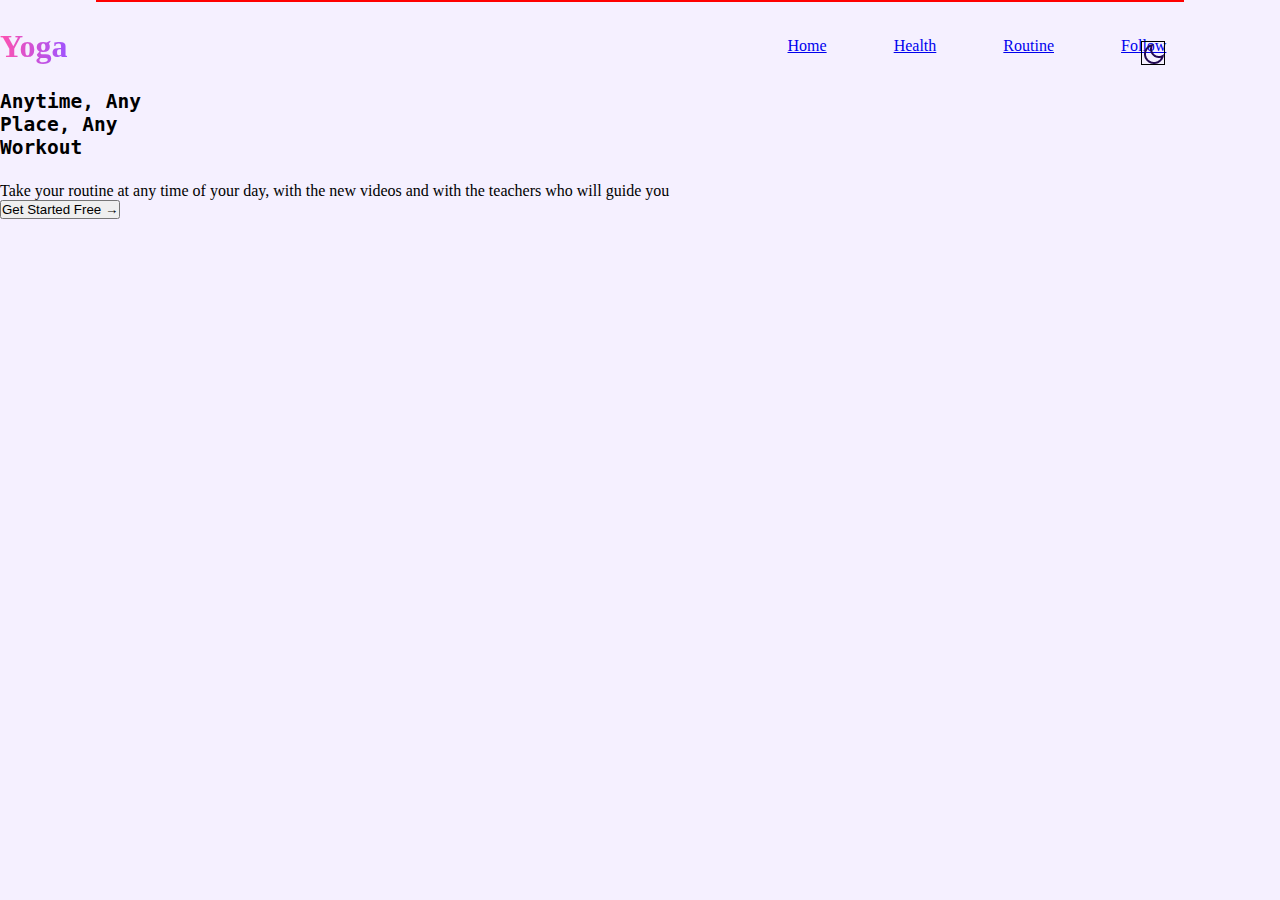
==== index.html @ 7679333c "moved images of Haruka's part" ====
<!DOCTYPE html>
<html lang="en">
<head>
    <meta charset="UTF-8">
    <meta name="viewport" content="width=device-width, initial-scale=1.0">
    <link rel="stylesheet" href="desktop.css">
    <link rel="stylesheet" href="tablet.css">
    <title>Yoga</title>
</head>
<body>
    <!-- Haruka's part -->
    <div class="all-wrap"></div>
        <div class="container-top">
            <h1><span class="gradation">Yoga</span></h1>
            <nav class="top-nav">
                <ul class="header-list">
                    <li><a href="#">Home</a></li>
                    <li><a href="#">Health</a></li>
                    <li><a href="#">Routine</a></li>
                    <li><a href="#">Follow</a></li>
                    <li class="light-dark-check">
                        <label class="checkbox-label">
                            <input type="checkbox" />
                            <span class="image"></span>
                        </label>
                    </li>
                </ul>
            </nav>
        </div>

    </div><!--all wrap END-->
    <!--Henrique's part-->
    <!--conteiner anytime, any place any workout-->
    <div class="anytime-conteiner">
        <div class="anytime-conteiner1"><pre><h2>Anytime, Any
Place, Any
Workout
        </h2></pre></div>
        <div class="anytime-conteiner2"><p>Take your routine at any time of your day, with the new videos and with the teachers who will guide you</p></div>
        <div class="anytime-conteiner3"><button>Get Started Free &#8594;</button></div>
        <div class="anytime-conteiner4"></div>
        <div class="anytime-conteiner5"></div>
    </div>

</body>
</html>
---- desktop.css ----
*{
    box-sizing: border-box;
    padding: 0;
    margin: 0;
}

body{
    background-color: #F5F0FF;
}
/********* Haruka Part *************/

.all-wrap{
    width: 85%;
    border: solid 1px red;
    margin: 0 auto;
}

.gradation{
    background: linear-gradient(90deg, #FF52AF,#9F53FF 100%);
    background: -webkit-linear-gradient(0deg, #FF52AF,#9F53FF 100%);
    -webkit-background-clip: text;
    -webkit-text-fill-color: transparent;
}

nav ul {
    list-style: none;
}

.checkbox{
    cursor: pointer;
    position: relative;
}

.container-top{
    height: 88px;
    display: flex;
    justify-content: space-between;
    align-items: center;

}

.header-list{
    display: flex;
    width: 526px;
    justify-content: space-around;
}

.checkbox-label label{ /*parent of label */
	position: relative;
    width: 100%;
    height: 88px;
}

label input{ 
	opacity: 0;
}

label .image{ 
	position: absolute;
	right: 7.2em;
	top: 4.5%;
	display: inline-block;
	background: url("./assets/ri_moon-line.png") no-repeat 0 0;
	width: 24px;
	height: 24px;
    border: solid 1px;
}

label input:checked + .image{
	background: url("./assets/sun.png") no-repeat 0 0;
}
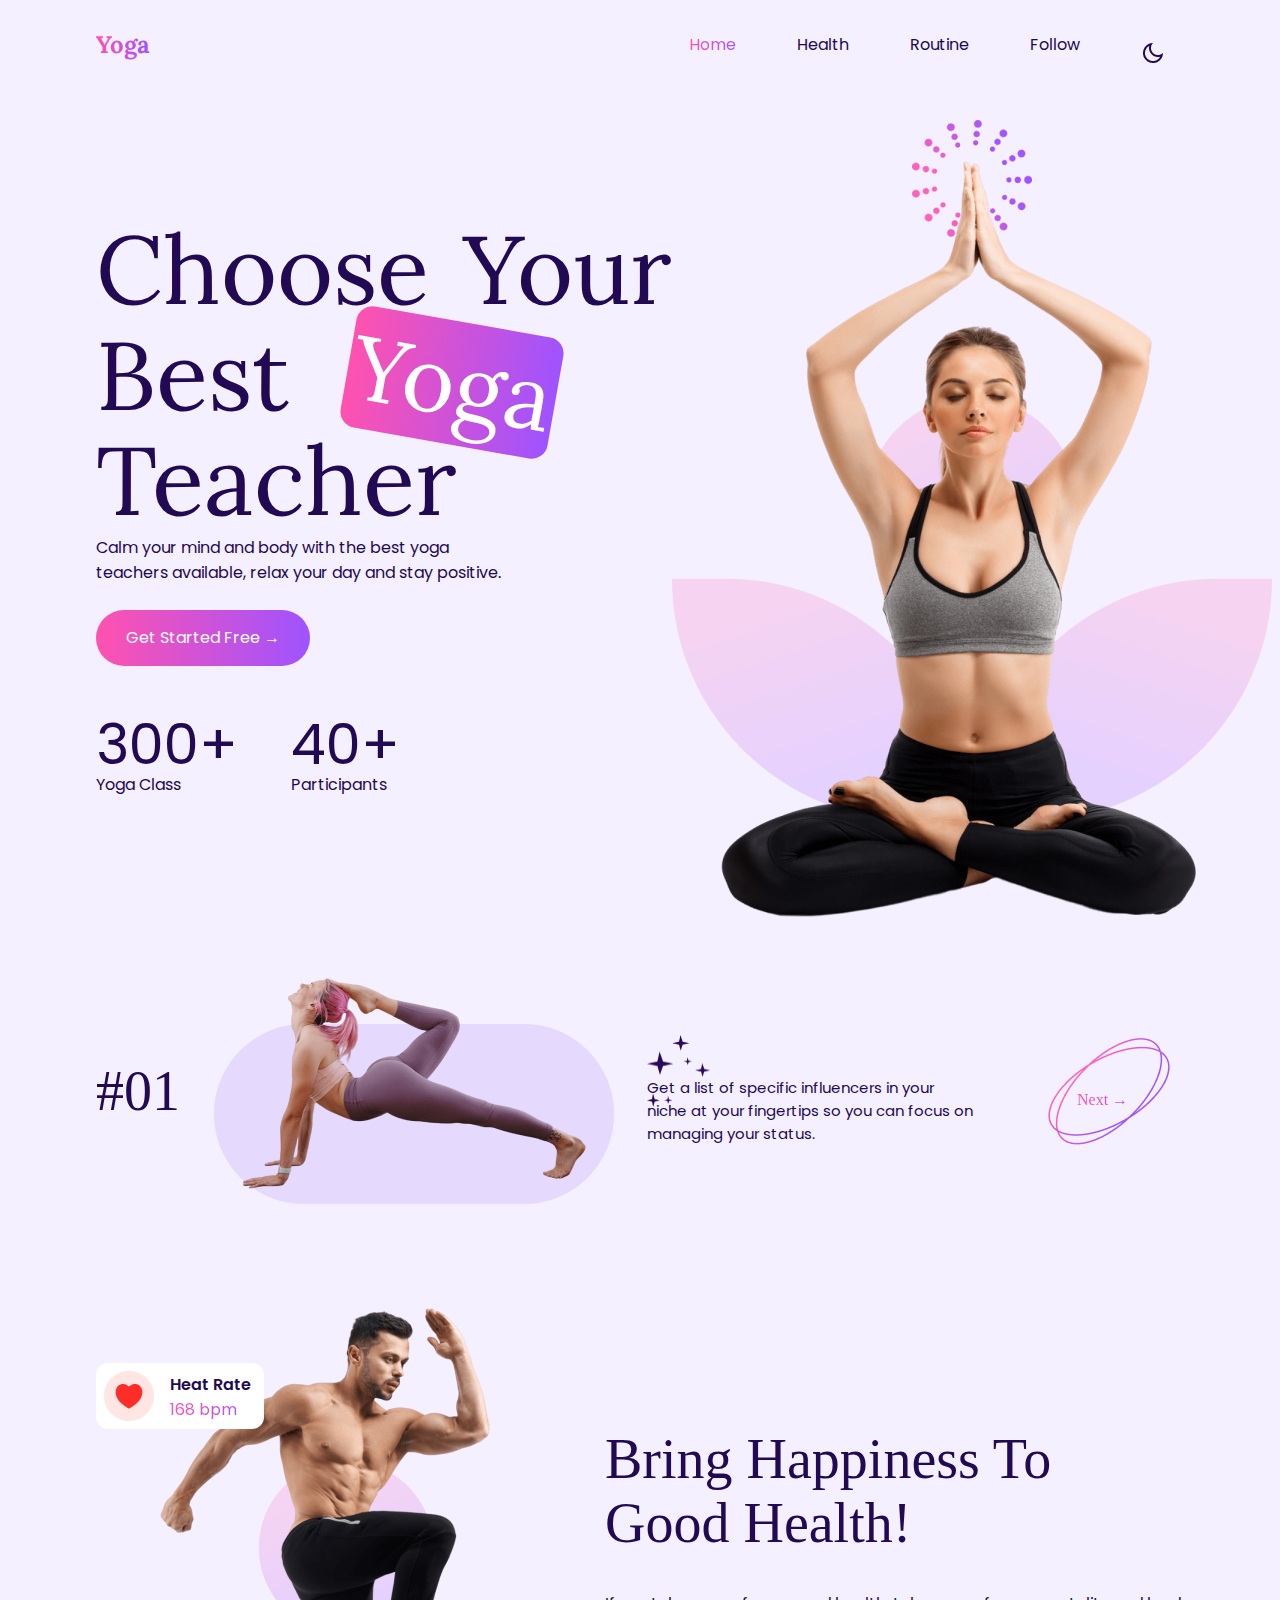
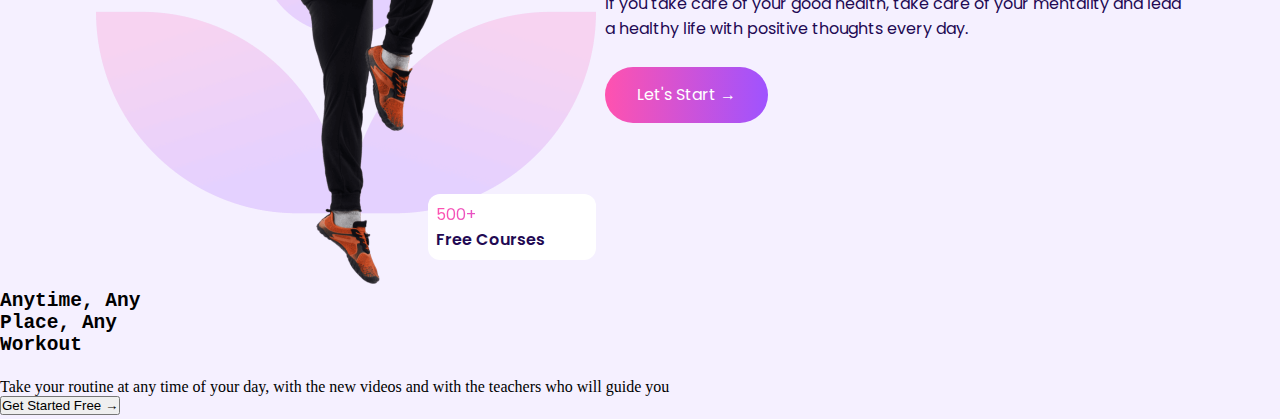
==== commit 0087683d: "added Haruka's part of html and css for desktop" ====
--- a/index.html
+++ b/index.html
@@ -6,15 +6,22 @@
     <link rel="stylesheet" href="desktop.css">
     <link rel="stylesheet" href="tablet.css">
     <title>Yoga</title>
+    <!--font-->
+    <link rel="preconnect" href="https://fonts.googleapis.com">
+    <link rel="preconnect" href="https://fonts.gstatic.com" crossorigin>
+    <link href="https://fonts.googleapis.com/css2?family=Lora:ital,wght@0,400..700;1,400..700&display=swap" rel="stylesheet">
+    <link rel="preconnect" href="https://fonts.googleapis.com">
+    <link rel="preconnect" href="https://fonts.gstatic.com" crossorigin>
+    <link href="https://fonts.googleapis.com/css2?family=Poppins:ital,wght@0,100;0,200;0,300;0,400;0,500;0,600;0,700;0,800;0,900;1,100;1,200;1,300;1,400;1,500;1,600;1,700;1,800;1,900&display=swap" rel="stylesheet">
 </head>
 <body>
     <!-- Haruka's part -->
-    <div class="all-wrap"></div>
-        <div class="container-top">
+    <div class="all-wrap">
+        <div class="container-top"><!--navigation-->
             <h1><span class="gradation">Yoga</span></h1>
             <nav class="top-nav">
                 <ul class="header-list">
-                    <li><a href="#">Home</a></li>
+                    <li><span class="gradation"><a href="#">Home</a></span></li>
                     <li><a href="#">Health</a></li>
                     <li><a href="#">Routine</a></li>
                     <li><a href="#">Follow</a></li>
@@ -27,8 +34,67 @@
                 </ul>
             </nav>
         </div>
+        <section id="hero"><!--hero section-->
+            <div class="hero-all-container">
+                <div>
+                    <div class="hero-title"><h2>Choose Your Best <span class="background-on">Yoga</span>Teacher</h2></div>
+                    <p class="hero-text">Calm your mind and body with the best yoga teachers available, relax your day and stay positive.</p>
+                    <button><a href="#">Get Started Free &rarr;</a></button>
+                    <div class="number-hero">
+                        <div class="num-1">
+                            <span class="big-p-hero"><p>300+</p></span>
+                            <p class="small-p-hero">Yoga Class</p>
+                        </div>
+                        <div class="num-2">
+                            <span class="big-p-hero"><p>40+</p></span>
+                            <p class="small-p-hero">Participants</p>
+                        </div>
+                    </div><!--number hero end-->
+                </div>
+                <div><img src="./assets/home-yoga.png" alt="yoga posing"></div>
+            </div><!--hero all container-->
+        </section>
+        <section id="part-2">
+            <div class="part-2-wrap">
+                <h2>&#035;01</h2>
+                <div><img src="./assets/list-box.png" alt="yoga-posing"></div>
+                <div class="get-a-list-container">
+                    <div class="get-a-list-p"><p>Get a list of specific influencers in your niche at your fingertips so you can focus on managing your status.</p>
+                        <div><img src="./assets/liststar-2-img.png" alt="#"></div>
+                    </div>
+                </div>
+                <div class="circle-top">
+                    <a href="#">
+                        <img src="./assets/list-ellipse-img.png">
+                        <div class="circle-next gradation"><p>Next &rarr;</p></div>
+                    </a>
+                </div>
+            </div>
 
+            <div class="part-3-container">
+                <div class="pic-p3">
+                    <img class="fitness-man" src="./assets/health-fitness.png" alt="fitness">
+                    <div class="heart-rate-container">
+                        <img src="./assets/description-box.png" alt="heart" class="heart">
+                        <div class="heart-rate">
+                            <p class="navy-p">Heat Rate</p>
+                            <p class="gradation">168 bpm</p>
+                        </div>
+                    </div>
+                    <div class="free-courses-container">
+                        <p class="gradation">500+</p>
+                        <p class="navy-p">Free Courses</p>
+                    </div>
+                </div>
+                <div class="part-3">
+                    <div class="title-p3-h2"><h2>Bring Happiness To Good Health!</h2></div>
+                    <div><p>If you take care of your good health, take care of your mentality and lead a healthy life with positive thoughts every day.</p></div>
+                    <div><button><a href="#">Let's Start &rarr;</a></button></div>
+                </div>
+            </div>
+        </section>
     </div><!--all wrap END-->
+
     <!--Henrique's part-->
     <!--conteiner anytime, any place any workout-->
     <div class="anytime-conteiner">
--- a/desktop.css
+++ b/desktop.css
@@ -4,20 +4,39 @@
     margin: 0;
 }
 
+:root{
+    --title-font: "Lora", serif;
+    --navy: #220953;
+    --normal-font: "Poppins", sans-serif;
+    --gradation: -webkit-linear-gradient(0deg, #FF52AF,#9F53FF 100%);
+}
+
 body{
     background-color: #F5F0FF;
 }
-/********* Haruka Part *************/
+
+/*********** Haruka button and a tag *************/
+.all-wrap button a{
+    color: white;
+    font-family: var(--normal-font);
+}
+.all-wrap button a:link{
+    text-decoration: none;
+    font-size: 16px;
+}
+
+.all-wrap button a:hover{
+    border-bottom: solid white 1px;
+}
+/******************************************************/
 
 .all-wrap{
     width: 85%;
-    border: solid 1px red;
     margin: 0 auto;
 }
 
 .gradation{
-    background: linear-gradient(90deg, #FF52AF,#9F53FF 100%);
-    background: -webkit-linear-gradient(0deg, #FF52AF,#9F53FF 100%);
+    background: var(--gradation);
     -webkit-background-clip: text;
     -webkit-text-fill-color: transparent;
 }
@@ -26,6 +45,17 @@
     list-style: none;
 }
 
+.top-nav ul li a:link,
+.top-nav ul li a:visited{
+    text-decoration: none;
+    color: var(--navy);
+    font-family: var(--normal-font);
+    font-size: 16px;
+}
+
+.top-nav ul li a:hover{
+    border-bottom: solid 1px var(--navy);
+}
 .checkbox{
     cursor: pointer;
     position: relative;
@@ -63,9 +93,271 @@
 	background: url("./assets/ri_moon-line.png") no-repeat 0 0;
 	width: 24px;
 	height: 24px;
-    border: solid 1px;
 }
 
 label input:checked + .image{
 	background: url("./assets/sun.png") no-repeat 0 0;
 }
+
+h1{
+    font-family: var(--title-font);
+    font-size: 24px;
+}
+
+/*hero section*/
+.hero-title{
+    height: 395px;
+    width: 576px;
+    position: relative;
+    text-align: justify;
+}
+
+#hero h2{
+    color: var(--navy);
+    font-size: 96px;
+    display: inline-block;
+    font-weight: normal;
+    font-family: var(--title-font);
+    margin-bottom: 20px;
+    margin-top: 1em;
+    line-height: 1.1;
+}
+
+.background-on{
+    background: var(--gradation);
+    -webkit-text-fill-color: white;
+    border-radius: 16px;
+    padding: 12px 5px;
+    font-size: 90px;
+}
+
+#hero h2 .background-on{
+    position: absolute;
+    top: 51%;
+    right: 20%;
+    transform: rotate(10deg);
+}
+
+#hero p{
+    font-size: 1em;
+    color: var(--navy);
+    font-family: var(--normal-font);
+    display: block;
+    width: 417px;
+    height: 48px;
+}
+
+.hero-text{
+    margin-top: 20px;
+}
+#hero button{
+    background: var(--gradation);
+    border-radius: 64px;
+    width: 214px;
+    height: 56px;
+    border: none;
+    margin-top: 2em;
+}
+
+.big-p-hero{
+    font-size: 56px;
+    font-family: var(--title-font);
+    font-weight: 400;
+    display: block;
+}
+
+.big-p-hero p{
+    line-height: 1.1;
+}
+.small-p-hero{
+    font-size: 14px;
+    display: block;
+    margin-top: 10px;
+}
+
+.number-hero{
+    display: flex;
+    justify-content: space-between;
+    width: 290px;
+    margin-top: 48px;
+}
+
+.num-1{
+    width: 131px;
+}
+
+.num-2{
+    width: 95px;
+}
+
+.hero-all-container{
+    display: flex;
+    justify-content: space-between;
+    margin-top: 2em;
+}
+
+/************section2***************/
+.part-2-wrap{
+    margin-top: 3em;
+
+}
+.part-2-wrap h2{
+    font-size: 56px;
+    color: var(--navy);
+    text-align: center;
+    font-weight: 400;
+}
+
+.get-a-list-p p{
+    height: 72px;
+    width: 328px;
+    font-family: var(--normal-font);
+    font-size: 15px;
+    color: var(--navy);
+    position: absolute;
+    bottom: 0;
+}
+
+.get-a-list-p{
+    position: relative;
+    width: 353px;
+    height: 113px;
+}
+
+.get-a-list-p img{
+    position: absolute;
+    top: 0;
+    left: 0;
+    width: 64px;
+    height: 72.86px;
+}
+
+.circle-top{
+    width: 150px;
+    height: 143px;
+    position: relative;
+}
+
+.circle-next {
+    width: 64px;
+    height: 25px;
+    position: absolute;
+    top: 50%;
+    left: calc(50% - 32px);
+    margin: 0 auto;
+}
+
+.circle-next p{
+    font-size: 1em;
+    width: 64px;
+}
+
+.circle-next p:hover{
+    cursor: pointer;
+}
+
+.part-2-wrap{
+    display: flex;
+    justify-content: space-between;
+    align-items: center;
+}
+
+.title-p3-h2{
+    width: 579px;
+    height: 164px;
+}
+
+.part-3 p{
+    width: 579px;
+    height: 49px;
+    color: var(--navy);
+    font-size: 16px;
+    font-family: var(--normal-font);
+}
+
+.part-3 button{
+    background: var(--gradation);
+    border-radius: 64px;
+    width: 163px;
+    height: 56px;
+    border: none;
+    margin-top: 2em;
+}
+
+.part-3{
+    height: 340px;
+    width: 579px;
+}
+
+.title-p3-h2 h2{
+    font-size: 56px;
+    color: var(--navy);
+    font-weight: 400;
+}
+
+.part-3-container{
+    display: flex;
+    justify-content: space-between;
+    margin-top: 6em;
+    align-items: center;
+}
+
+.fitness-man{
+    width: 500px;
+    height: 582px;
+}
+
+.pic-p3{
+    position: relative;
+}
+
+.heart-rate-container{
+    background-color: white;
+    display: flex;
+    width: 168px;
+    height: 66px;
+    justify-content: space-between;
+    align-items: center;
+    padding: .5em;
+    border-radius: 12px;
+    border: none;
+    position: absolute;
+    top: 10%;
+    left: 0;
+}
+
+.heart{
+    width: 50px;
+    height: 50px;
+}
+
+.heart-rate{
+    width: 86px;
+    height: 48px;
+}
+
+.heart-rate p{
+    font-family: var(--normal-font);
+    font-size: 1em;
+}
+
+.navy-p{
+    color: var(--navy);
+    font-weight: 600;
+}
+
+.free-courses-container{
+    background-color: white;
+    width: 168px;
+    height: 66px;
+    justify-content: space-between;
+    align-items: center;
+    padding: .5em;
+    border-radius: 12px;
+    border: none;
+    font-family: var(--normal-font);
+    font-size: 1em;
+    position: absolute;
+    bottom: 30px;
+    right: 0;
+}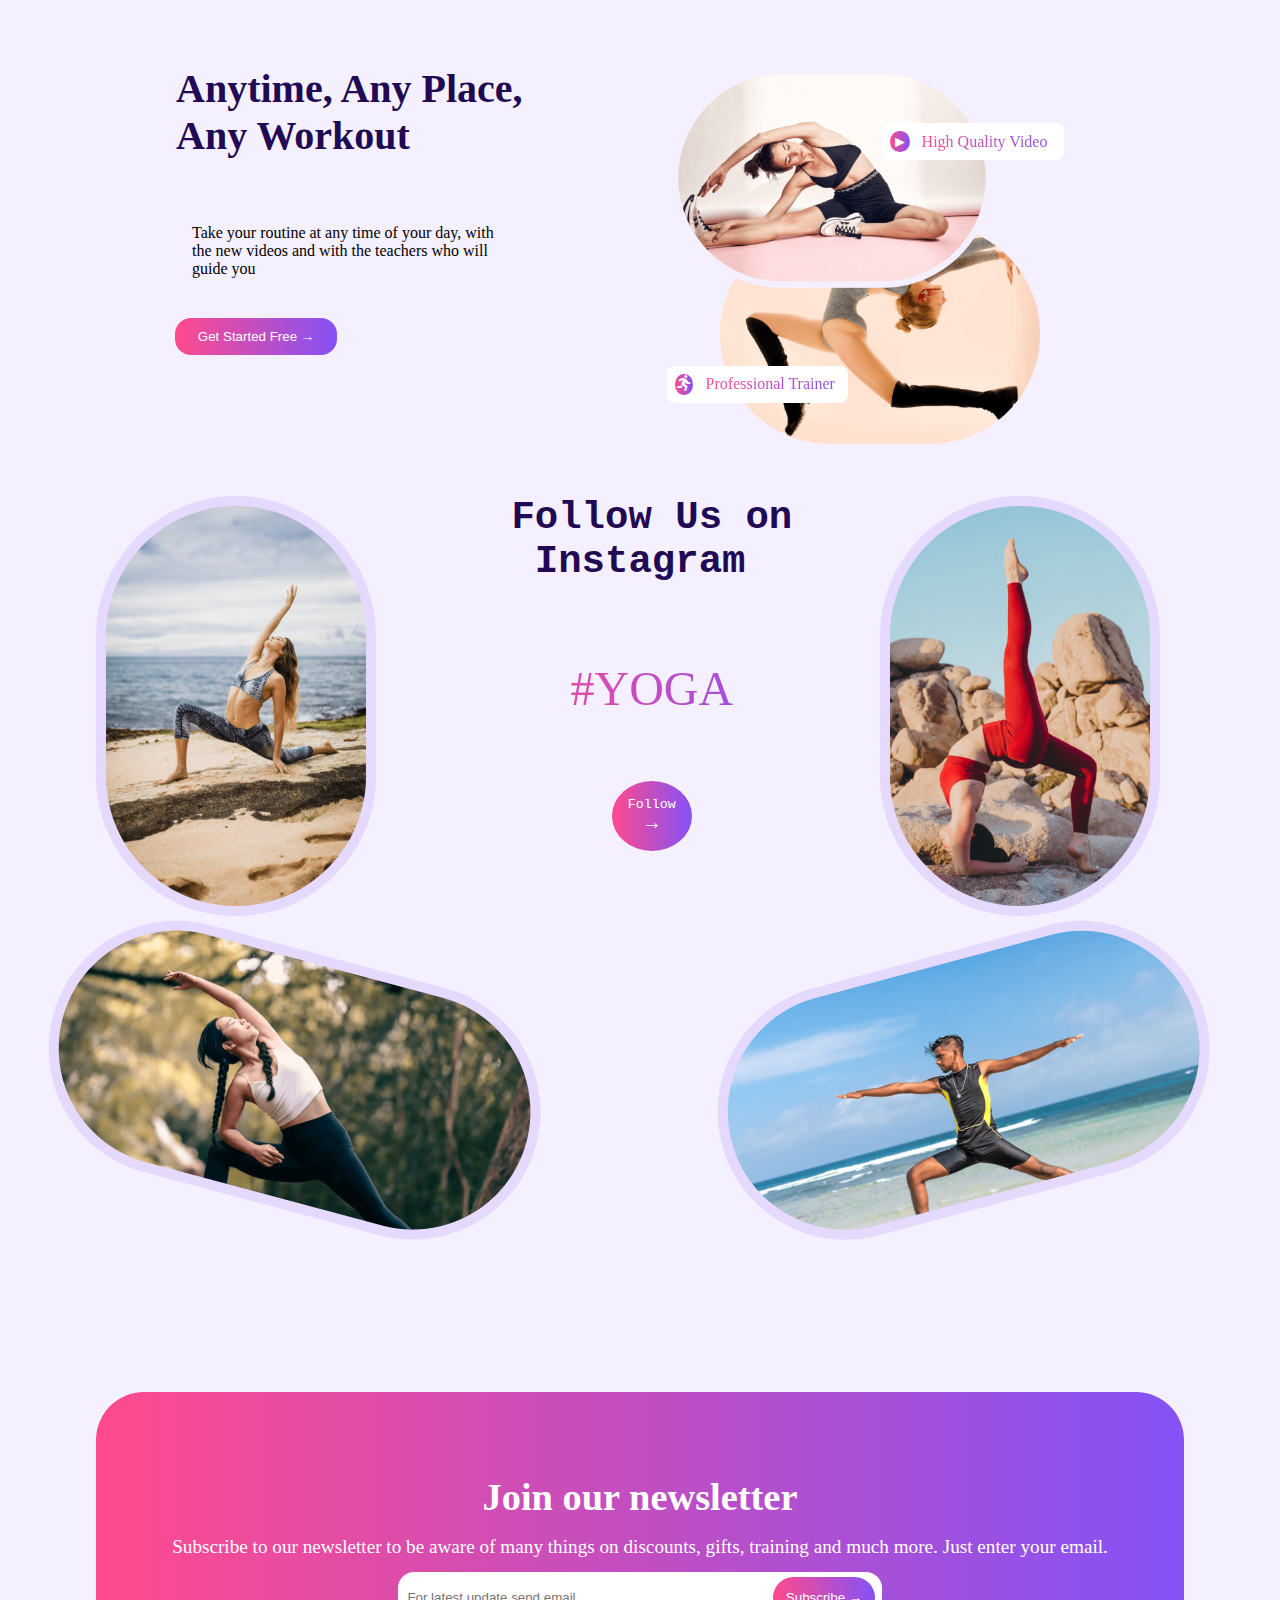
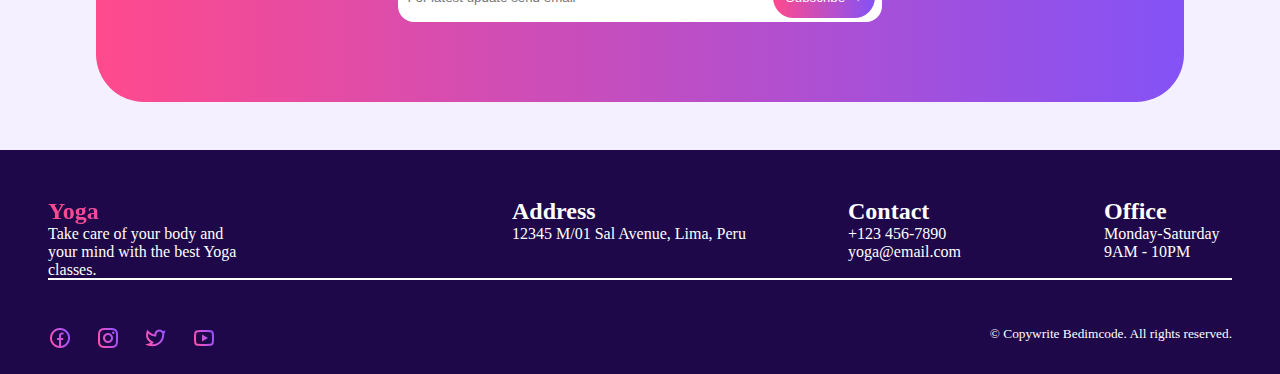
==== commit cf7d5f29: "commit" ====
--- a/index.html
+++ b/index.html
@@ -3,110 +3,80 @@
 <head>
     <meta charset="UTF-8">
     <meta name="viewport" content="width=device-width, initial-scale=1.0">
-    <link rel="stylesheet" href="desktop.css">
-    <link rel="stylesheet" href="tablet.css">
+    <link rel="stylesheet" href="./css/desktop.css">
+    <link rel="stylesheet" href="./css/tablet.css">
+    <link rel="stylesheet" href="https://cdnjs.cloudflare.com/ajax/libs/font-awesome/6.0.0-beta3/css/all.min.css">
     <title>Yoga</title>
-    <!--font-->
-    <link rel="preconnect" href="https://fonts.googleapis.com">
-    <link rel="preconnect" href="https://fonts.gstatic.com" crossorigin>
-    <link href="https://fonts.googleapis.com/css2?family=Lora:ital,wght@0,400..700;1,400..700&display=swap" rel="stylesheet">
-    <link rel="preconnect" href="https://fonts.googleapis.com">
-    <link rel="preconnect" href="https://fonts.gstatic.com" crossorigin>
-    <link href="https://fonts.googleapis.com/css2?family=Poppins:ital,wght@0,100;0,200;0,300;0,400;0,500;0,600;0,700;0,800;0,900;1,100;1,200;1,300;1,400;1,500;1,600;1,700;1,800;1,900&display=swap" rel="stylesheet">
 </head>
 <body>
-    <!-- Haruka's part -->
-    <div class="all-wrap">
-        <div class="container-top"><!--navigation-->
-            <h1><span class="gradation">Yoga</span></h1>
-            <nav class="top-nav">
-                <ul class="header-list">
-                    <li><span class="gradation"><a href="#">Home</a></span></li>
-                    <li><a href="#">Health</a></li>
-                    <li><a href="#">Routine</a></li>
-                    <li><a href="#">Follow</a></li>
-                    <li class="light-dark-check">
-                        <label class="checkbox-label">
-                            <input type="checkbox" />
-                            <span class="image"></span>
-                        </label>
-                    </li>
-                </ul>
-            </nav>
-        </div>
-        <section id="hero"><!--hero section-->
-            <div class="hero-all-container">
-                <div>
-                    <div class="hero-title"><h2>Choose Your Best <span class="background-on">Yoga</span>Teacher</h2></div>
-                    <p class="hero-text">Calm your mind and body with the best yoga teachers available, relax your day and stay positive.</p>
-                    <button><a href="#">Get Started Free &rarr;</a></button>
-                    <div class="number-hero">
-                        <div class="num-1">
-                            <span class="big-p-hero"><p>300+</p></span>
-                            <p class="small-p-hero">Yoga Class</p>
-                        </div>
-                        <div class="num-2">
-                            <span class="big-p-hero"><p>40+</p></span>
-                            <p class="small-p-hero">Participants</p>
-                        </div>
-                    </div><!--number hero end-->
-                </div>
-                <div><img src="./assets/home-yoga.png" alt="yoga posing"></div>
-            </div><!--hero all container-->
-        </section>
-        <section id="part-2">
-            <div class="part-2-wrap">
-                <h2>&#035;01</h2>
-                <div><img src="./assets/list-box.png" alt="yoga-posing"></div>
-                <div class="get-a-list-container">
-                    <div class="get-a-list-p"><p>Get a list of specific influencers in your niche at your fingertips so you can focus on managing your status.</p>
-                        <div><img src="./assets/liststar-2-img.png" alt="#"></div>
-                    </div>
-                </div>
-                <div class="circle-top">
-                    <a href="#">
-                        <img src="./assets/list-ellipse-img.png">
-                        <div class="circle-next gradation"><p>Next &rarr;</p></div>
-                    </a>
-                </div>
-            </div>
-
-            <div class="part-3-container">
-                <div class="pic-p3">
-                    <img class="fitness-man" src="./assets/health-fitness.png" alt="fitness">
-                    <div class="heart-rate-container">
-                        <img src="./assets/description-box.png" alt="heart" class="heart">
-                        <div class="heart-rate">
-                            <p class="navy-p">Heat Rate</p>
-                            <p class="gradation">168 bpm</p>
-                        </div>
-                    </div>
-                    <div class="free-courses-container">
-                        <p class="gradation">500+</p>
-                        <p class="navy-p">Free Courses</p>
-                    </div>
-                </div>
-                <div class="part-3">
-                    <div class="title-p3-h2"><h2>Bring Happiness To Good Health!</h2></div>
-                    <div><p>If you take care of your good health, take care of your mentality and lead a healthy life with positive thoughts every day.</p></div>
-                    <div><button><a href="#">Let's Start &rarr;</a></button></div>
-                </div>
-            </div>
-        </section>
-    </div><!--all wrap END-->
-
-    <!--Henrique's part-->
     <!--conteiner anytime, any place any workout-->
     <div class="anytime-conteiner">
-        <div class="anytime-conteiner1"><pre><h2>Anytime, Any
-Place, Any
-Workout
-        </h2></pre></div>
-        <div class="anytime-conteiner2"><p>Take your routine at any time of your day, with the new videos and with the teachers who will guide you</p></div>
-        <div class="anytime-conteiner3"><button>Get Started Free &#8594;</button></div>
-        <div class="anytime-conteiner4"></div>
-        <div class="anytime-conteiner5"></div>
+        <div class="anytime-conteiner1"><h2 class="anytime-conteiner1-1">Anytime, Any Place, Any Workout</h2></div>
+        <div class="anytime-conteiner2"><p class="anytime-conteiner2-1">Take your routine at any time of your day, with the new videos and with the teachers who will guide you</p></div>
+        <div class="anytime-conteiner3"><button class="anytime-conteiner3-1">Get Started Free &#8594;</button></div>
+        <div class="anytime-conteiner4"><img src="assets/routine-yoga-1.png" alt="" class="anytime-conteiner-img1"></div>
+        <div class="anytime-conteiner5">
+            <div class="anytime-conteiner5-1">
+                <div class="anytime-conteiner5-1-1">&#9658;</div>
+            </div>
+            <div class="anytime-conteiner5-2"><p class="anytime-conteiner5-2-1">High Quality Video</p></div>
+        </div>
+        <div class="anytime-conteiner6"><img src="assets/routine-yoga-2.png" alt="" class="anytime-conteiner-img2"></div>
+        <div class="anytime-conteiner7">
+            <div class="anytime-conteiner7-1">
+                <div class="anytime-conteiner7-1-1"><p><i class="fas fa-running"></i></p></div>
+            </div>
+            <div class="anytime-conteiner7-2"><p class="anytime-conteiner7-2-1">Professional Trainer</p></div>
+        </div>
     </div>
+    <div class="follow-us-conteiner">
+        <div class="follow-us-conteiner1"><img src="assets/follow-yoga-1.png" class="follow-us-conteiner1-1"></div>
+        <div class="follow-us-conteiner2">
+            <div class="follow-us-conteiner2-1"><pre><h2 class="follow-us-conteiner2-1-1"> Follow Us on 
+  Instagram</h2></pre></div>
+            <div class="follow-us-conteiner2-2"><p class="follow-us-conteiner2-2-1">#YOGA</p></div>
+            <div class="follow-us-conteiner2-3"><button class="follow-us-conteiner2-3-1"><pre>Follow
+<span class="follow-us-conteiner2-3-2">&#8594;</span></pre></button></div>
+        </div>
+        <div class="follow-us-conteiner3"><img src="assets/follow-yoga-2.png" alt="" class="follow-us-conteiner3-1"></div>
 
+        <div class="follow-us-conteiner4"><img src="assets/follow-yoga-3.png" class="follow-us-conteiner4-1"></div>
+        <div class="follow-us-conteiner5"><img src="assets/follow-yoga-4.png" class="follow-us-conteiner5-1"></div>
+    </div>
+    <div class="join-our-newsletter-conteiner">
+        <div class="join-our-newsletter-conteiner1"><h1>Join our newsletter</h1></div>
+        <div class="join-our-newsletter-conteiner2"><p>Subscribe to our newsletter to be aware of many things on discounts, gifts, training and much more. Just enter your email.</p></div>
+        <div class="join-our-newsletter-conteiner3"><form action=""><input type="email" placeholder="  For latest update send email" class="join-our-newsletter-conteiner3-1"></form></div>
+        <div class="join-our-newsletter-conteiner4"><button class="join-our-newsletter-conteiner4-1">Subscribe &#8594;</button></div>
+    </div>
+    <div class="footer-conteiner">
+        <div class="footer-conteiner1">
+            <div class="footer-conteiner1-1"><h2>Yoga</h2></div>
+            <div class="footer-conteiner1-2"><p>Take care of your body and your mind with the best Yoga classes.</p></div>
+        </div>
+        <div class="footer-conteiner2"></div>
+        <div class="footer-conteiner3">
+            <div class="footer-conteiner3-1"><h2>Address</h2></div>
+            <div class="footer-conteiner3-2"><p>12345 M/01 Sal Avenue, Lima, Peru</p></div>
+        </div>
+        <div class="footer-conteiner4">
+            <div class="footer-conteiner4-1"><h2>Contact</h2></div>
+            <div class="footer-conteiner4-2">+123 456-7890</div>
+            <div class="footer-conteiner4-3"><p>yoga@email.com</p></div>
+        </div>
+        <div class="footer-conteiner5">
+            <div class="footer-conteiner5-1"><h2>Office</h2></div>
+            <div class="footer-conteiner5-2"><p>Monday-Saturday</p></div>
+            <div class="footer-conteiner5-3">9AM - 10PM</div>
+        </div>
+        <div class="footer-conteiner6"></div>
+        <div class="footer-conteiner7">
+            <div class="footer-conteiner7-1"><img src="assets/ri_facebook-circle-line-footer.png" alt=""></div>
+            <div class="footer-conteiner7-2"><img src="assets/ri_instagram-line-footer.png" alt=""></div>
+            <div class="footer-conteiner7-3"><img src="assets/ri_twitter-line-footer.png" alt=""></div>
+            <div class="footer-conteiner7-4"><img src="assets/ri_youtube-line-footer.png" alt=""></div>
+        </div>
+        <div class="footer-conteiner8"><p> &#169; Copywrite Bedimcode. All rights reserved.</p></div>
+    </div>
 </body>
 </html>--- a/css/desktop.css
+++ b/css/desktop.css
@@ -0,0 +1,353 @@
+*
+{
+    margin: 0;
+}
+body
+{
+    background-color: #F5F0FF;
+}
+.anytime-conteiner
+{
+    display: grid;
+    grid-template-columns: repeat(2,1fr);
+    grid-template-rows: repeat(4,1fr);
+    margin: 0 0 0 4rem;
+}
+.anytime-conteiner1
+{
+    grid-area: 1/1/3/2;
+    display: grid;
+    place-self: center;
+}
+.anytime-conteiner1-1
+{
+    margin: 0 7rem 0 7rem ;
+    font-size: 2.5rem;
+    color: #220953;
+}
+.anytime-conteiner2
+{
+    grid-area: 3/1/4/2;
+}
+.anytime-conteiner2-1
+{
+    margin: 0 10rem 0 8rem;
+}
+.anytime-conteiner3
+{
+    grid-area: 3/1/5/2;
+    display: grid;
+}
+.anytime-conteiner3-1
+{
+    place-self: center ;
+    margin: 0 14rem 0 0 ;
+    border-radius: 1rem;
+    color: white;
+    background: linear-gradient(to right, #ff4a8d, #8452f6);
+    padding: 0.7rem 1.4rem;
+    border: 0   ;
+}
+.anytime-conteiner4
+{
+    grid-area: 1/2/4/3;
+    display: grid;
+}
+.anytime-conteiner-img1
+{
+    z-index: 1;
+    place-self: end start ;
+    margin: 0 0 3rem 0;
+}
+.anytime-conteiner-img1,.anytime-conteiner-img2
+{
+    width: 20rem;
+    height: auto;
+}
+.anytime-conteiner5
+{
+    display: grid;
+    grid-template-columns: 1rem 10rem;
+    border-radius: 0.5rem;
+    grid-area: 1/2/3/3;
+    place-self: end center;
+    margin: 0 0 4rem 0 ;
+    z-index: 2;
+}
+.anytime-conteiner5-1
+{
+    border-radius: 50%;
+    place-self: center;
+    z-index: 2;
+    margin: 0 0 0 0.5rem;
+    border-radius: 0.5rem;
+    background-color: white;
+    padding: 0.5rem;
+}
+.anytime-conteiner5-1-1
+{
+    grid-area: 1/1/2/2;
+    background: linear-gradient(to right, #ff4a8d, #8452f6);
+    border-radius: 50%;
+    color: white;
+    padding: 0.1rem;
+    z-index: 3;
+    place-self: center;
+}
+.anytime-conteiner5-2
+{
+    padding: 0.6rem;
+    border-radius: 0.5rem;
+    grid-area: 1/2/2/3;
+    background-color: white;
+    align-self: center;
+}
+.anytime-conteiner5-2-1
+{
+    margin: 0 0 0 0.5rem;
+    background: linear-gradient(to right, #ff4a8d, #8452f6); 
+    -webkit-background-clip: text; 
+    color: transparent; 
+}
+.anytime-conteiner6
+{
+    grid-area: 3/2/5/3;
+    z-index: -1;
+}
+.anytime-conteiner7
+{
+    grid-area: 4/2/5/3;
+    z-index: 1;
+    display: grid;
+    grid-template-columns: 1rem 10rem;
+    border-radius: 0.5rem;
+    margin: 0 0 1rem 0;
+    z-index: 2;
+}
+
+.anytime-conteiner7-1
+{
+    border-radius: 50%;
+    place-self: center;
+    z-index: 2;
+    margin: 0 0 0 0.5rem;
+    border-radius: 0.5rem;
+    background-color: white;
+    padding: 0.5rem;
+}
+.anytime-conteiner7-1-1
+{
+    grid-area: 1/1/2/2;
+    background: linear-gradient(to right, #ff4a8d, #8452f6);
+    border-radius: 50%;
+    color: white;
+    padding: 0.1rem;
+    z-index: 3;
+    place-self: center;
+}
+.anytime-conteiner7-2
+{
+    padding: 0.6rem;
+    border-radius: 0.5rem;
+    grid-area: 1/2/2/3;
+    background-color: white;
+    align-self: center;
+}
+.anytime-conteiner7-2-1
+{
+    margin: 0 0 0 0.5rem;
+    background: linear-gradient(to right, #ff4a8d, #8452f6); 
+    -webkit-background-clip: text; 
+    color: transparent; 
+}
+
+.anytime-conteiner-img2
+{
+    margin: 0 0 0 3rem;
+}
+
+.follow-us-conteiner
+{
+    display: grid;
+    grid-template-columns: repeat(3,1fr);
+    grid-template-rows: repeat(2,1fr);
+    margin: 3rem;
+}
+.follow-us-conteiner1
+{
+    grid-area: 1/1/2/2;
+    margin: 0 0 0 3rem;
+}
+.follow-us-conteiner2
+{
+    grid-area: 1/1/2/3;
+    display: grid;
+    height: 24rem;
+    grid-template-rows: 8rem 8rem 8rem;
+    margin: 0 0 0 27.5rem;
+    width: 18rem;
+}
+.follow-us-conteiner2-1
+{
+    display: grid;
+    grid-area: 1/1/2/2;
+    font-size: xx-large;
+    color: #220953;
+}
+.follow-us-conteiner2-2
+{
+    grid-area: 2/1/3/2;
+    display: grid;
+    font-size: 3rem;
+    background: linear-gradient(to right, #ff4a8d, #8452f6); 
+    -webkit-background-clip: text; 
+    color: transparent; 
+}
+.follow-us-conteiner2-2-1
+{
+    place-self: center  ;
+}
+.follow-us-conteiner2-3
+{
+    grid-area: 3/1/4/2;
+    display: grid;
+}
+.follow-us-conteiner2-3-1
+{
+    color: white;
+    place-self: center ;
+    border-radius: 50%;
+    padding: 1rem;
+    border: 0   ;
+    background: linear-gradient(to right, #ff4a8d, #8452f6); 
+}
+.follow-us-conteiner2-3-2
+{
+    font-size: x-large;
+}
+.follow-us-conteiner3
+{
+    grid-area: 1/2/2/4;
+    place-self: center ;
+    margin: 0 0 0 12rem;
+}
+.follow-us-conteiner4
+{
+    grid-area: 2/1/3/2;
+}
+.follow-us-conteiner5
+{
+    grid-area: 2/2/3/3;
+    margin:0 0 0 11rem;
+}
+.join-our-newsletter-conteiner
+{
+    background: linear-gradient(to right, #ff4a8d, #8452f6);
+    display: grid;
+    margin: 3rem 6rem 3rem 6rem;
+    grid-template-rows: repeat(3,1fr);
+    color: white;
+    padding: 5rem 0;
+    font-size: larger;
+    border-radius: 3rem;
+}
+.join-our-newsletter-conteiner1
+{
+    display: grid ;
+    place-self: center;
+}
+.join-our-newsletter-conteiner2
+{
+    place-self: center;
+}
+.join-our-newsletter-conteiner3
+{
+    grid-area: 3/1/4/2;
+    place-self: center;
+}
+.join-our-newsletter-conteiner3-1
+{
+    width: 30rem;
+    border-radius: 1rem;
+    height: 3rem;
+    border: 0;
+}
+.join-our-newsletter-conteiner4
+{
+    grid-area: 3/1/4/2;
+    place-self: center;
+    z-index: 1;
+    margin: 0 0 0 23rem;
+}
+.join-our-newsletter-conteiner4-1
+{
+    background: linear-gradient(to right, #ff4a8d, #8452f6);
+    border-radius: 2rem;
+    padding: 0.8rem;
+    color: white;
+    border: 0;
+}
+.footer-conteiner
+{
+    background-color: #1E0849;
+    display: grid;
+    grid-template-columns: repeat(5,1fr);
+    grid-template-rows: 5rem 3rem 3rem;
+    margin:3rem 0 0 0;
+    padding-top: 3rem;
+    color: white;
+}
+.footer-conteiner1
+{
+    grid-area: 1/1/2/2;
+    margin:0  0 0 3rem;
+}
+.footer-conteiner1-1
+{
+    font-size: 1rem; 
+    font-weight: bold; 
+    background: linear-gradient(to right, #ff4a8d,  #8452f6);
+    -webkit-background-clip: text; 
+    color: transparent; 
+    background-size: 200%;
+}
+      
+.footer-conteiner2
+{
+    grid-area: 1/2/2/3;
+}
+.footer-conteiner3
+{
+    grid-area: 1/3/2/4;
+}.footer-conteiner4
+{
+    grid-area: 1/4/2/5;
+    margin: 0 0 0 5rem;
+}
+.footer-conteiner5
+{
+    grid-area: 1/5/2/6;
+    margin: 0 0 0 5rem;
+}
+.footer-conteiner6
+{
+    grid-area: 2/1/3/6;
+    background-color:white;
+    height:0.1rem;
+    margin:0 3rem 0 3rem;
+}
+.footer-conteiner7
+{
+    display: grid;
+    margin: 0 0 0 3rem;
+    grid-template-columns: repeat(4,3rem);
+    place-self: start;
+    grid-area: 3/1/4/3;
+}
+.footer-conteiner8
+{
+    grid-area: 3/4/4/6;
+    place-self: start end;
+    margin: 0 3rem 0 0;
+    font-size: smaller;
+}--- a/css/tablet.css
+++ b/css/tablet.css
@@ -0,0 +1,384 @@
+@media screen and (max-width: 376px) {
+    *
+{
+    margin: 0;
+}
+body
+{
+    background-color: #F5F0FF;
+}
+.anytime-conteiner
+{
+    display: grid;
+    grid-template-columns: 22.8rem;
+    grid-template-rows: 10rem 5rem ;
+    margin: 0 0 0 0;
+}
+.anytime-conteiner1
+{
+    place-self:  center;
+    grid-area: 1/1/2/2;
+    display: grid;
+}
+.anytime-conteiner1-1
+{
+    font-size: 2rem;
+    margin: 0 1rem 0 1rem;
+    color: #220953;
+    display: grid;
+    text-align: center;
+}
+.anytime-conteiner2
+{
+    grid-area: 2/1/3/2;
+    text-align: center;
+    margin: 0 2rem 0 2rem;
+}
+.anytime-conteiner2-1
+{
+    width: 100%;
+    margin: 0 3rem 0 0;
+}
+.anytime-conteiner3
+{
+    grid-area: 3/1/4/2;
+    display: grid;
+    margin: 0 0 0 3.6rem;
+}
+.anytime-conteiner3-1
+{
+    border-radius: 1rem;
+    color: white;
+    background: linear-gradient(to right, #ff4a8d, #8452f6);
+    padding: 1rem 4rem;
+    border: 0   ;
+    white-space: nowrap;
+}
+.anytime-conteiner4
+{
+    grid-area: 4/1/5/2;
+    display: grid;
+    margin: 0 0 0 0;
+}
+.anytime-conteiner-img1
+{
+    z-index: 1;
+    place-self: end start ;
+    margin: 0 0 3rem 0;
+}
+.anytime-conteiner-img1,.anytime-conteiner-img2
+{
+    width: 20rem;
+    height: auto;
+}
+.anytime-conteiner5
+{
+    display: grid;
+    grid-template-columns: 1rem 10rem;
+    border-radius: 0.5rem;
+    grid-area: 4/1/5/2;
+    place-self: end center;
+    margin: 0 0 13rem 10rem;
+    z-index: 2;
+}
+.anytime-conteiner5-1
+{
+    border-radius: 50%;
+    place-self: center;
+    z-index: 2;
+    margin: 0 0 0 0.5rem;
+    border-radius: 0.5rem;
+    background-color: white;
+    padding: 0.5rem;
+}
+.anytime-conteiner5-1-1
+{
+    grid-area: 1/1/2/2;
+    background: linear-gradient(to right, #ff4a8d, #8452f6);
+    border-radius: 50%;
+    color: white;
+    padding: 0.1rem;
+    z-index: 3;
+    place-self: center;
+}
+.anytime-conteiner5-2
+{
+    padding: 0.6rem;
+    border-radius: 0.5rem;
+    grid-area: 1/2/2/3;
+    background-color: white;
+    align-self: center;
+}
+.anytime-conteiner5-2-1
+{
+    margin: 0 0 0 0.5rem;
+    background: linear-gradient(to right, #ff4a8d, #8452f6); 
+    -webkit-background-clip: text; 
+    color: transparent; 
+}
+.anytime-conteiner6
+{
+    grid-area: 4/1/6/2;
+    z-index: -1;
+    margin: 10rem 0 0 0;
+}
+.anytime-conteiner7
+{
+    grid-area: 5/1/6/2;
+    z-index: 1;
+    display: grid;
+    grid-template-columns: 1rem 10rem;
+    border-radius: 0.5rem;
+    margin: 0 0 1rem 1rem;
+    z-index: 2;
+}
+
+.anytime-conteiner7-1
+{
+    border-radius: 50%;
+    place-self: center;
+    z-index: 2;
+    margin: 0 0 0 0.5rem;
+    border-radius: 0.5rem;
+    background-color: white;
+    padding: 0.5rem;
+}
+.anytime-conteiner7-1-1
+{
+    grid-area: 1/1/2/2;
+    background: linear-gradient(to right, #ff4a8d, #8452f6);
+    border-radius: 50%;
+    color: white;
+    padding: 0.1rem;
+    z-index: 3;
+    place-self: center;
+}
+.anytime-conteiner7-2
+{
+    padding: 0.6rem;
+    border-radius: 0.5rem;
+    grid-area: 1/2/2/3;
+    background-color: white;
+    align-self: center;
+}
+.anytime-conteiner7-2-1
+{
+    margin: 0 0 0 0.5rem;
+    background: linear-gradient(to right, #ff4a8d, #8452f6); 
+    -webkit-background-clip: text; 
+    color: transparent; 
+}
+
+.anytime-conteiner-img2
+{
+    margin: 0 0 0 3rem;
+}
+
+.follow-us-conteiner
+{
+    display: grid;
+    grid-template-columns: repeat(4,1fr);
+    grid-template-rows: 25rem;
+    margin: 0;
+}
+.follow-us-conteiner1
+{
+    grid-area: 2/1/3/2;
+    place-self: start;
+    display: grid;
+    margin: 0 0 0 0.7rem ;
+}
+.follow-us-conteiner1-1, .follow-us-conteiner3-1
+{
+    width: 10rem;
+    height: auto;
+}
+.follow-us-conteiner4-1, .follow-us-conteiner5-1
+{
+    width: 14rem;
+    height: auto;
+}
+.follow-us-conteiner2
+{
+    place-self: center;
+    grid-area: 1/1/2/2;
+    display: grid;
+    height: 24rem;
+    grid-template-rows: 8rem 8rem 8rem;
+    width: 18rem;
+    margin: 0;
+}
+.follow-us-conteiner2-1
+{
+    display: grid;
+    grid-area: 1/1/2/2;
+    font-size: xx-large;
+    color: #220953;
+}
+.follow-us-conteiner2-2
+{
+    grid-area: 2/1/3/2;
+    display: grid;
+    font-size: 3rem;
+    background: linear-gradient(to right, #ff4a8d, #8452f6); 
+    -webkit-background-clip: text; 
+    color: transparent; 
+}
+.follow-us-conteiner2-2-1
+{
+    place-self: center  ;
+}
+.follow-us-conteiner2-3
+{
+    grid-area: 3/1/4/2;
+    display: grid;
+}
+.follow-us-conteiner2-3-1
+{
+    color: white;
+    place-self: center ;
+    border-radius: 50%;
+    padding: 1rem;
+    border: 0   ;
+    background: linear-gradient(to right, #ff4a8d, #8452f6); 
+}
+.follow-us-conteiner2-3-2
+{
+    font-size: x-large;
+}
+.follow-us-conteiner3
+{
+    grid-area: 2/1/3/2;
+    place-self: center ;
+    margin: 5rem 0 0 12rem;
+}
+.follow-us-conteiner4
+{
+    grid-area: 3/1/4/2;
+    margin: 0 0 0 1rem;
+}
+.follow-us-conteiner5
+{
+    grid-area: 4/1/5/2;
+    margin:0 0 0 8rem;
+}
+.join-our-newsletter-conteiner
+{
+    background: linear-gradient(to right, #ff4a8d, #8452f6);
+    display: grid;
+    grid-template-rows: repeat(3,1fr) 2rem; 
+    color: white;
+    padding: 5rem 0;
+    font-size: large;
+    border-radius: 3rem;
+    width: 20rem;
+    margin: 3rem 0 0 1.5rem;
+}
+.join-our-newsletter-conteiner1
+{
+    grid-area: 1/1/2/2;
+    margin: 0 0 1rem 0;
+}
+.join-our-newsletter-conteiner2
+{
+    grid-area: 2/1/3/2;
+    margin: 0 0 1rem 0;
+    text-align: center;
+    width: 90%;
+}
+.join-our-newsletter-conteiner3
+{
+    grid-area: 3/1/4/2;
+}
+.join-our-newsletter-conteiner3-1
+{
+    width: 17rem;
+    border-radius: 1rem;
+    height: 3rem;
+    border: 0;
+}
+.join-our-newsletter-conteiner4
+{
+    grid-area: 4/1/5/2;
+    place-self: center   ;
+    z-index: 1;
+    margin: 0 0 0 0;
+}
+.join-our-newsletter-conteiner4-1
+{
+    background: linear-gradient(to right, #ff4a8d, #8452f6);
+    border-radius: 2rem;
+    width: 15rem;
+    box-shadow: 10px 10px 20px rgba(0, 0, 0, 0.2);
+    height: auto;
+    color: white;
+    border: 0;
+}
+.footer-conteiner
+{
+    background-color: #1E0849;
+    display: grid;
+    grid-template-rows: 5rem 3rem 3rem;
+    margin:3rem 0 0 0;
+    padding-top: 3rem;
+    color: white;
+}
+.footer-conteiner1
+{
+    grid-area: 1/1/2/2;
+    margin:0  0 0 3rem;
+}
+.footer-conteiner1-1
+{
+    font-size: 1rem; 
+    font-weight: bold; 
+    background: linear-gradient(to right, #ff4a8d,  #8452f6);
+    -webkit-background-clip: text; 
+    color: transparent; 
+    background-size: 200%;
+}
+      
+.footer-conteiner2
+{
+    grid-area: 2/1/3/2;
+    display: none;
+}
+.footer-conteiner3
+{
+    grid-area: 3/1/4/2;
+    margin:0  0 0 3rem;
+}
+.footer-conteiner4
+{
+    grid-area: 4/1/5/2;
+    margin: 3rem 0 0 3rem;
+}
+.footer-conteiner5
+{
+    grid-area: 5/1/6/2;
+    margin: 3rem 0 0 3rem;
+}
+.footer-conteiner6
+{
+    grid-area: 6/1/7/2;
+    background-color:white;
+    height:0.1rem;
+    width: 20rem;
+    margin:3rem 0 0 1rem;
+}
+.footer-conteiner7
+{
+    display: grid;
+    margin: 2rem 0 0 1.7rem;
+    grid-template-columns: repeat(4,3rem);
+    place-self: center;
+    grid-area: 7/1/8/2;
+}
+.footer-conteiner8
+{
+    grid-area: 8/1/9/2;
+    place-self: center  ;
+    margin:  1rem 0 0 0.2rem;
+    font-size: smaller;
+}
+}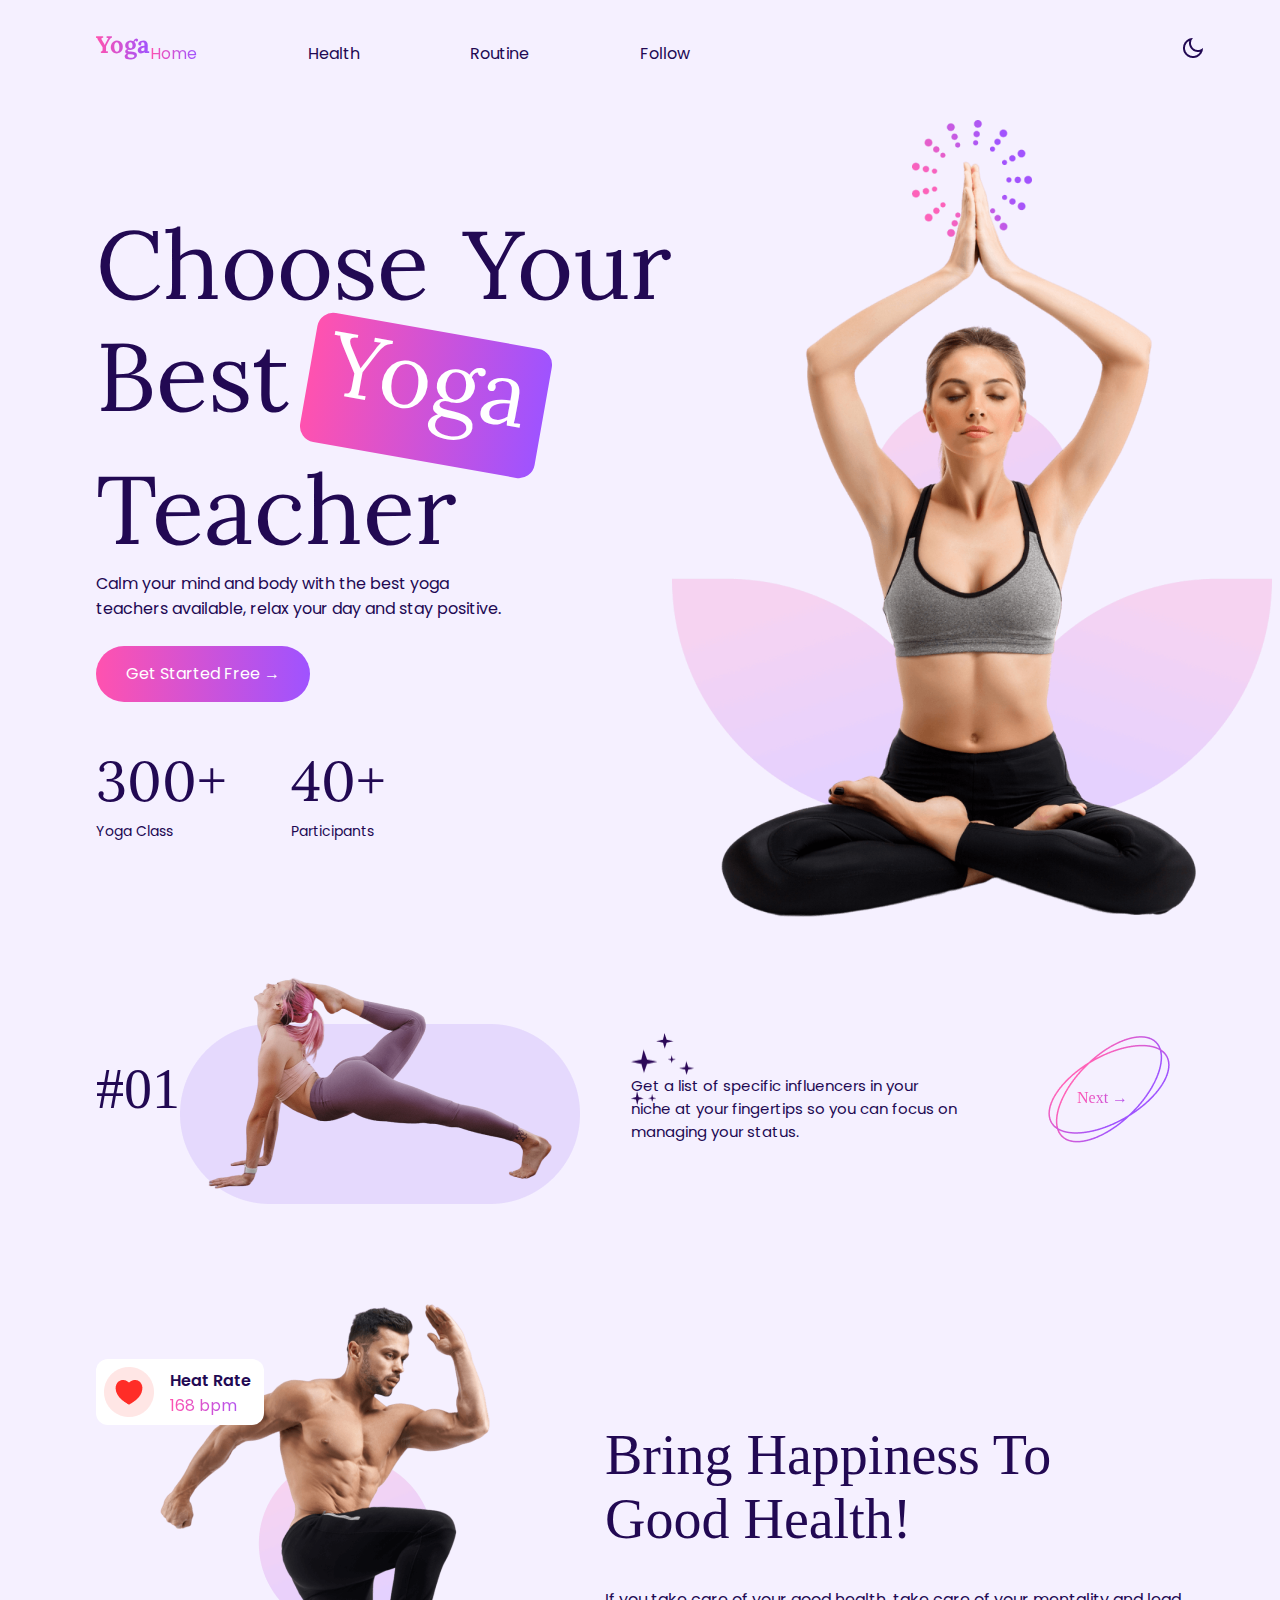
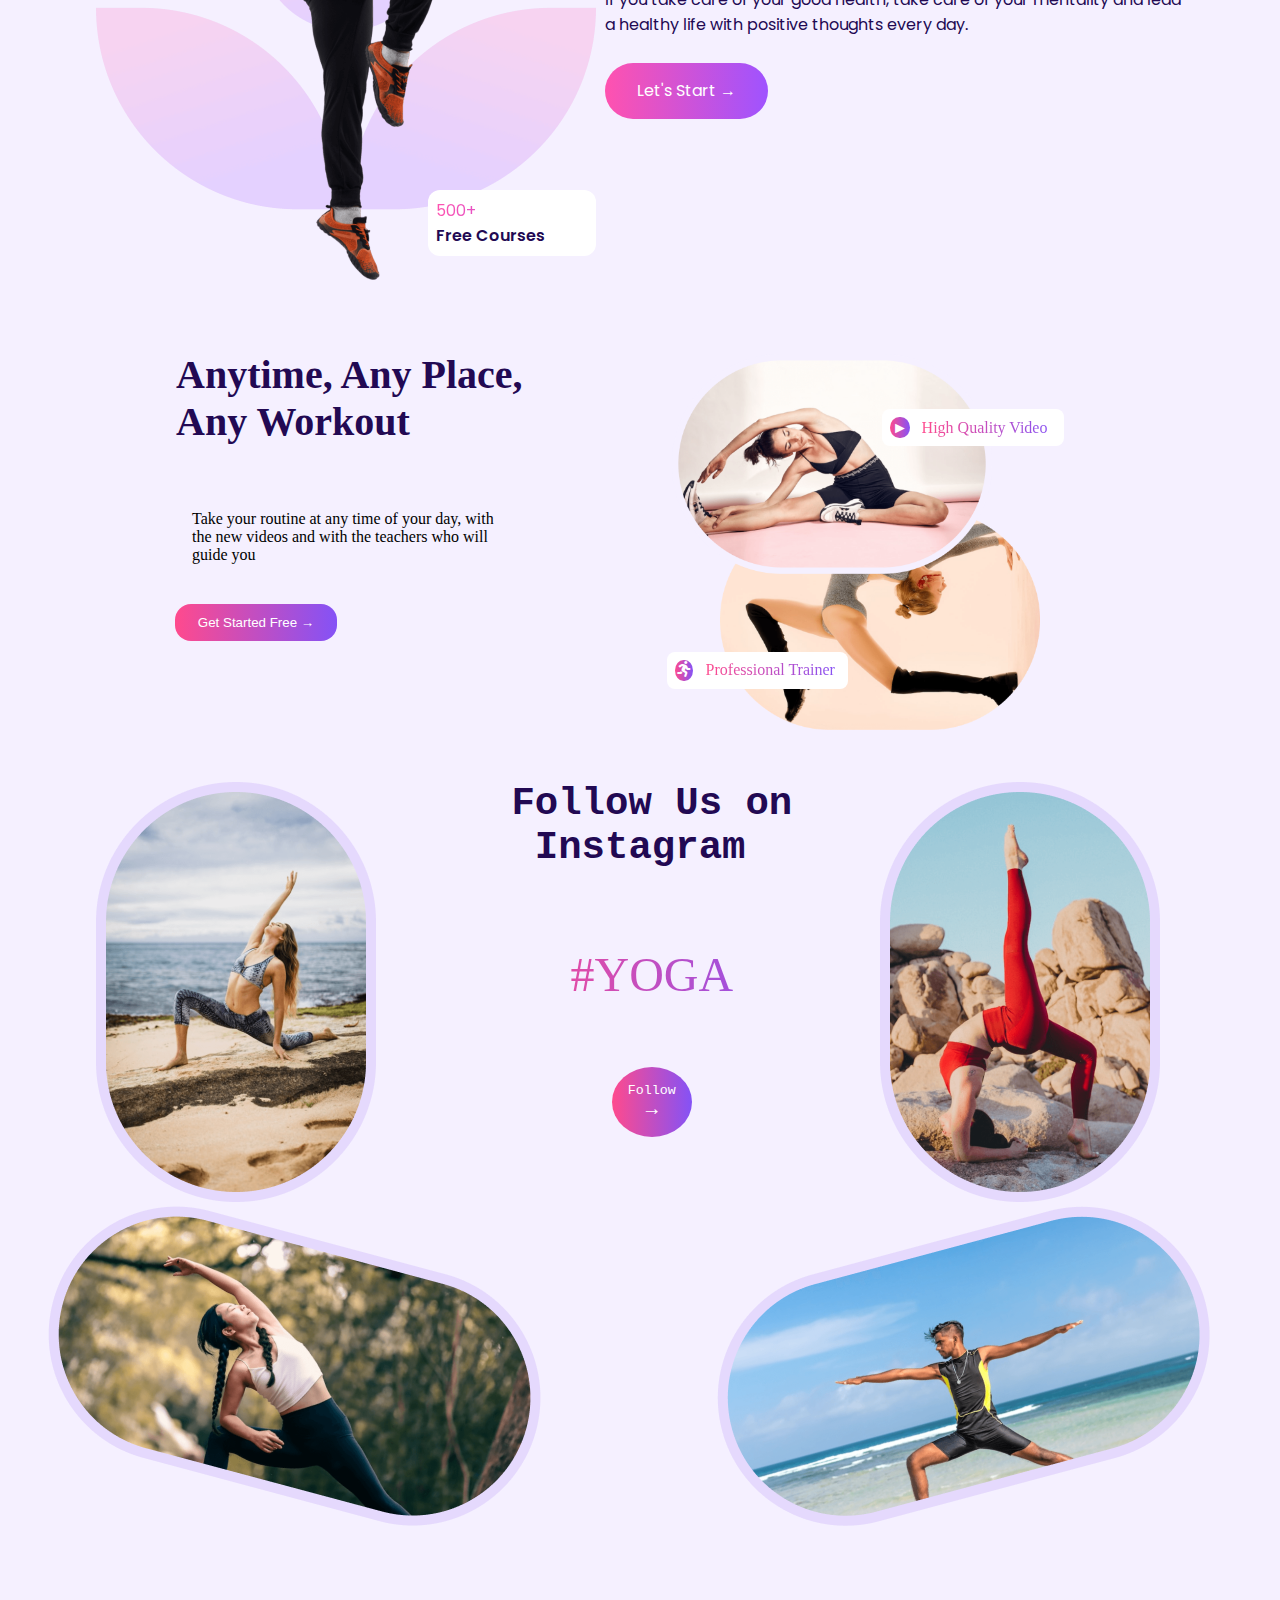
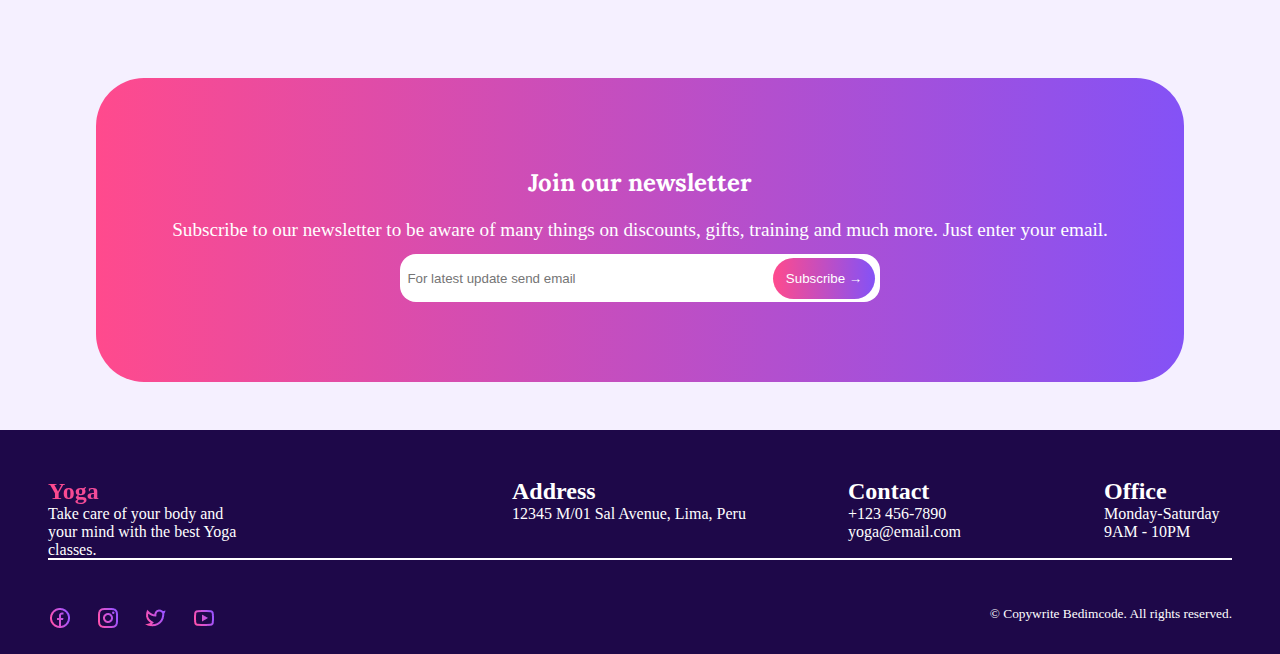
==== commit 74fab42f: "commit" ====
--- a/index.html
+++ b/index.html
@@ -7,8 +7,105 @@
     <link rel="stylesheet" href="./css/tablet.css">
     <link rel="stylesheet" href="https://cdnjs.cloudflare.com/ajax/libs/font-awesome/6.0.0-beta3/css/all.min.css">
     <title>Yoga</title>
+    <!--font-->
+    <link rel="preconnect" href="https://fonts.googleapis.com">
+    <link rel="preconnect" href="https://fonts.gstatic.com" crossorigin>
+    <link href="https://fonts.googleapis.com/css2?family=Lora:ital,wght@0,400..700;1,400..700&display=swap" rel="stylesheet">
+    <link rel="preconnect" href="https://fonts.googleapis.com">
+    <link rel="preconnect" href="https://fonts.gstatic.com" crossorigin>
+    <link href="https://fonts.googleapis.com/css2?family=Poppins:ital,wght@0,100;0,200;0,300;0,400;0,500;0,600;0,700;0,800;0,900;1,100;1,200;1,300;1,400;1,500;1,600;1,700;1,800;1,900&display=swap" rel="stylesheet">
 </head>
 <body>
+    <!-- Haruka's part -->
+    <div class="all-wrap">
+        <nav class="container-top"><!--navigation-->
+            <h1><span class="gradation">Yoga</span></h1>
+            <div class="light-dark-check">
+                <label class="checkbox-label-2" role="button" aria-label="Toggle navigation display mode">
+                    <input type="checkbox">
+                    <span class="image"></span>
+                </label>
+            </div>
+
+            <!-- humburger -->
+            <div class="top--menu">
+            <input type="checkbox" id="checkbox">
+            <label for="checkbox" id="checkbox-label" class="menu-item" role="button" aria-label="Toggle navigation menu"
+                aria-labelledby="nav-label" aria-controls="nav-menu" aria-expanded="false">
+                <span><img src="./assets/dots.png" id="nav-img" alt="menu"></span>
+             </label>
+            <span id="nav-label" class="visually-hidden">Hamburger menu icon to toggle the navigation menu on mobile</span>
+            <ul id="nav-menu">
+                <li class="menu-item"><span class="gradation"><a href="#">Home</a></span></li>
+                <li class="menu-item"><a href="#">Health</a></li>
+                <li class="menu-item"><a href="#">Routine</a></li>
+                <li class="menu-item"><a href="#">Follow</a></li>
+            </ul>
+            </div>
+
+        </nav><!--container-top end-->
+        <section id="hero"><!--hero section-->
+            <div class="hero-all-container">
+                <div>
+                    <div class="hero-title"><h2>Choose Your Best<span class="background-on">Yoga</span> Teacher</h2></div>
+                    <p class="top-p">Calm your mind and body with the best yoga teachers available, relax your day and stay positive.</p>
+                    <button><a href="#">Get Started Free &rarr;</a></button>
+                    <div class="number-hero">
+                        <div class="num-1">
+                            <span class="big-p-hero"><p>300+</p></span>
+                            <p class="small-p-hero">Yoga Class</p>
+                        </div>
+                        <div class="num-2">
+                            <span class="big-p-hero"><p>40+</p></span>
+                            <p class="small-p-hero">Participants</p>
+                        </div>
+                    </div><!--number hero end-->
+                </div>
+                <div class="hero-img-top"><img src="./assets/home-yoga.png" alt="yoga posing"></div>
+            </div><!--hero all container-->
+        </section>
+        <section id="part-2">
+            <div class="part-2-wrap">
+                <div class="flex-p2"><h2>&#035;01</h2>
+                <div class="p2-img"><img class="posing-pic-p2" src="./assets/list-box.png" alt="yoga-posing"></div></div>
+                <div class="get-a-list-container">
+                    <div class="get-a-list-p"><p>Get a list of specific influencers in your niche at your fingertips so you can focus on managing your status.</p>
+                        <div><img src="./assets/liststar-2-img.png" alt="#"></div>
+                    </div>
+                </div>
+                <div class="circle-top">
+                    <a href="#">
+                        <img src="./assets/list-ellipse-img.png">
+                        <div class="circle-next gradation"><p>Next &rarr;</p></div>
+                    </a>
+                </div>
+            </div>
+
+            <div class="part-3-container">
+                <div class="pic-p3">
+                    <img class="fitness-man" src="./assets/health-fitness.png" alt="fitness">
+                    <div class="heart-rate-container">
+                        <img src="./assets/description-box.png" alt="heart" class="heart">
+                        <div class="heart-rate">
+                            <p class="navy-p">Heat Rate</p>
+                            <p class="gradation">168 bpm</p>
+                        </div>
+                    </div>
+                    <div class="free-courses-container">
+                        <p class="gradation">500+</p>
+                        <p class="navy-p">Free Courses</p>
+                    </div>
+                </div>
+                <div class="part-3">
+                    <div class="title-p3-h2"><h2>Bring Happiness To Good Health!</h2></div>
+                    <div class="dark-3"><p>If you take care of your good health, take care of your mentality and lead a healthy life with positive thoughts every day.</p></div>
+                    <div class="btn-p3"><button><a href="#">Let's Start &rarr;</a></button></div>
+                </div>
+            </div>
+        </section>
+    </div><!--all wrap END-->
+
+    <!--Henrique's part-->
     <!--conteiner anytime, any place any workout-->
     <div class="anytime-conteiner">
         <div class="anytime-conteiner1"><h2 class="anytime-conteiner1-1">Anytime, Any Place, Any Workout</h2></div>
@@ -78,5 +175,6 @@
         </div>
         <div class="footer-conteiner8"><p> &#169; Copywrite Bedimcode. All rights reserved.</p></div>
     </div>
+
 </body>
 </html>--- a/css/desktop.css
+++ b/css/desktop.css
@@ -1,11 +1,461 @@
-*
-{
+
+*{
+    box-sizing: border-box;
+    padding: 0;
     margin: 0;
 }
-body
-{
+
+:root{
+    --title-font: "Lora", serif;
+    --navy: #220953;
+    --normal-font: "Poppins", sans-serif;
+    --gradation: -webkit-linear-gradient(0deg, #FF52AF,#9F53FF 100%);
+    --dark-title: #D1C0F1;
+    --dark-text: #A094B8;
+}
+
+body{
     background-color: #F5F0FF;
 }
+
+/*********** Haruka button and a tag *************/
+.all-wrap button a{
+    color: white;
+    font-family: var(--normal-font);
+}
+.all-wrap button a:link{
+    text-decoration: none;
+    font-size: 16px;
+}
+
+.all-wrap button a:hover{
+    border-bottom: solid white 1px;
+}
+/************************ nav ******************************/
+
+.all-wrap{
+    width: 85%;
+    margin: 0 auto;
+}
+
+.gradation{
+    background: var(--gradation);
+    -webkit-background-clip: text;
+    -webkit-text-fill-color: transparent;
+}
+
+.all-wrap nav ul {
+    list-style: none;
+}
+
+.container-top {
+    z-index: 3;
+    display: grid;
+    justify-content: space-between;
+    align-items: center;
+    height: 88px;
+    grid-template-columns: 54px 540px 502px 24px;
+    grid-template-rows: 1fr;
+}
+
+.hero-title h2{
+    grid-row: 1;
+    grid-column: 1;
+}
+
+#nav-menu{
+    grid-row: 1;
+    grid-column: 3;
+    display: flex;
+    justify-content: space-between;
+}
+
+.light-dark-check{
+    grid-row: 1;
+    grid-column: 4;
+
+}
+
+.menu-item {
+    display: inline-block;
+}
+
+.menu-item a{
+    padding: 0.5rem 0;
+}
+
+.container-top ul li a:link,
+.container-top ul li a:visited{
+    text-decoration: none;
+    color: var(--navy);
+    font-family: var(--normal-font);
+    font-size: 16px;
+}
+
+.container-top ul li a:hover{
+    border-bottom: solid 1px white;
+}
+
+/* Hamburger Button Styles */
+#checkbox {
+    display: none;
+}
+
+#checkbox-label {
+    cursor: pointer;
+}
+
+#nav-img {
+    display: none;
+    width: 1.5rem;
+    fill: var(--contrast-color);
+}
+
+.visually-hidden {
+    position: absolute;
+    width: 1px;
+    height: 1px;
+    margin: -1px;
+    padding: 0;
+    overflow: hidden;
+    clip: rect(0, 0, 0, 0);
+    border: 0;
+    /* hide element visually without affecting DOM layout */
+    /* remaining accessible to screen readers and assistive technologies */
+}
+
+.checkbox-label-2{ 
+	position: relative;
+    width: 100%;
+    height: 88px;
+}
+
+.checkbox-label-2 input{ 
+	opacity: 0;
+}
+
+.checkbox-label-2 .image{ 
+	position: absolute;
+	right: 0;
+	top: 4.5%;
+	display: inline-block;
+	background: url("../assets/ri_moon-line.png") no-repeat 0 0;
+	width: 24px;
+	height: 24px;
+}
+
+.checkbox-label-2 input:checked + .image{
+	background: url("../assets/sun.png") no-repeat 0 0;
+}
+
+h1{
+    font-family: var(--title-font);
+    font-size: 24px;
+}
+
+/*hero section*/
+.hero-title{
+    height: 395px;
+    width: 576px;
+    position: relative;
+    text-align: justify;
+}
+
+#hero h2{
+    color: var(--navy);
+    font-size: 96px;
+    display: inline-block;
+    font-weight: normal;
+    font-family: var(--title-font);
+    margin-bottom: 20px;
+    margin-top: 1em;
+    line-height: 96px;
+}
+
+.background-on{
+    background: var(--gradation);
+    -webkit-text-fill-color: white;
+    border-radius: 16px;
+    padding: 0;
+    font-size: 90px;
+    width: 238px;
+    height: 131px;
+    margin-top: .2em;
+    margin-left: .2em;
+    text-align: center;
+}
+
+#hero h2 .background-on{
+    transform: rotate(10deg);
+    display: inline-block;
+}
+
+.top-p{
+    color: var(--navy);
+    font-family: var(--normal-font);
+    display: block;
+    width: 417px;
+    height: 48px;
+    margin-top: 3.5em;
+}
+
+.hero-text{
+    margin-top: 4em;
+}
+
+#hero button{
+    background: var(--gradation);
+    border-radius: 64px;
+    width: 214px;
+    height: 56px;
+    border: none;
+    margin-top: 2em;
+}
+
+.big-p-hero{
+    font-size: 56px;
+    font-family: var(--title-font);
+    color: var(--navy);
+    font-weight: 400;
+    display: block;
+}
+
+.big-p-hero p{
+    line-height: 1.1;
+}
+
+.small-p-hero{
+    font-size: 14px;
+    display: block;
+    margin-top: 10px;
+    font-family: var(--normal-font);
+    color: var(--navy);
+}
+
+.number-hero{
+    display: flex;
+    justify-content: space-between;
+    width: 290px;
+    margin-top: 48px;
+}
+
+.num-1{
+    width: 131px;
+}
+
+.num-2{
+    width: 95px;
+}
+
+.hero-all-container{
+    display: flex;
+    justify-content: space-between;
+    margin-top: 2em;
+}
+
+/************section2***************/
+.part-2-wrap{
+    display: flex;
+    justify-content: space-between;
+    align-items: center;
+    margin-top: 3em;
+}
+
+.flex-p2{
+    display: flex;
+    align-items: center;
+}
+
+.part-2-wrap h2{
+    font-size: 56px;
+    color: var(--navy);
+    text-align: center;
+    font-weight: 400;
+}
+
+.get-a-list-p p{
+    height: 72px;
+    width: 328px;
+    font-family: var(--normal-font);
+    font-size: 15px;
+    color: var(--navy);
+    position: absolute;
+    bottom: 0;
+}
+
+.get-a-list-p{
+    position: relative;
+    width: 353px;
+    height: 113px;
+}
+
+.get-a-list-p img{
+    position: absolute;
+    top: 0;
+    left: 0;
+    width: 64px;
+    height: 72.86px;
+}
+
+.circle-top{
+    width: 150px;
+    height: 143px;
+    position: relative;
+}
+
+.circle-next {
+    width: 64px;
+    height: 25px;
+    position: absolute;
+    top: 50%;
+    left: calc(50% - 32px);
+    margin: 0 auto;
+}
+
+.circle-next p{
+    font-size: 1em;
+    width: 64px;
+}
+
+.circle-next p:hover{
+    cursor: pointer;
+}
+
+/************ part-3 **************/
+.title-p3-h2{
+    width: 579px;
+    height: 164px;
+}
+
+.part-3 p{
+    width: 579px;
+    height: 49px;
+    color: var(--navy);
+    font-size: 16px;
+    font-family: var(--normal-font);
+}
+
+.part-3 button{
+    background: var(--gradation);
+    border-radius: 64px;
+    width: 163px;
+    height: 56px;
+    border: none;
+    margin-top: 2em;
+}
+
+.part-3{
+    height: 340px;
+    width: 579px;
+}
+
+.title-p3-h2 h2{
+    font-size: 56px;
+    color: var(--navy);
+    font-weight: 400;
+}
+
+.part-3-container{
+    display: flex;
+    justify-content: space-between;
+    margin-top: 6em;
+    align-items: center;
+}
+
+.fitness-man{
+    width: 500px;
+    height: 582px;
+}
+
+.pic-p3{
+    position: relative;
+}
+
+.heart-rate-container{
+    background-color: white;
+    display: flex;
+    width: 168px;
+    height: 66px;
+    justify-content: space-between;
+    align-items: center;
+    padding: .5em;
+    border-radius: 12px;
+    border: none;
+    position: absolute;
+    top: 10%;
+    left: 0;
+}
+
+.heart{
+    width: 50px;
+    height: 50px;
+}
+
+.heart-rate{
+    width: 86px;
+    height: 48px;
+}
+
+.heart-rate p{
+    font-family: var(--normal-font);
+    font-size: 1em;
+}
+
+.navy-p{
+    color: var(--navy);
+    font-weight: 600;
+}
+
+.free-courses-container{
+    background-color: white;
+    width: 168px;
+    height: 66px;
+    padding: .5em;
+    border-radius: 12px;
+    border: none;
+    font-family: var(--normal-font);
+    font-size: 1em;
+    position: absolute;
+    bottom: 30px;
+    right: 0;
+}
+
+#top-checkbox,
+#top-checkbox-label,
+#nav-label{
+    display: none;
+}
+
+/**************** dark mode ********************/
+.p2-img{
+    width: 400px;
+    height: 230px;
+    margin-left: 0 auto;
+}
+
+body:has(.checkbox-label-2 input:checked) .p2-img{
+    background-image: url(../assets/dark-list-box.png);
+    background-repeat: no-repeat;
+}
+
+body:has(.checkbox-label-2 input:checked){
+    background-color: #14092A;
+}
+
+body:has(.checkbox-label-2 input:checked) h2,
+body:has(.checkbox-label-2 input:checked) #hero h2,
+body:has(.checkbox-label-2 input:checked) #hero .number-hero p{
+    color: var(--dark-title);
+
+}
+
+body:has(.checkbox-label-2 input:checked) #hero p,
+body:has(.checkbox-label-2 input:checked) .get-a-list-p p,
+body:has(.checkbox-label-2 input:checked) .dark-3 p,
+body:has(.checkbox-label-2 input:checked) .menu-item a{
+    color: var(--dark-text);
+}
+/*Henrique*/
 .anytime-conteiner
 {
     display: grid;
@@ -350,4 +800,6 @@
     place-self: start end;
     margin: 0 3rem 0 0;
     font-size: smaller;
-}+    
+}
+
--- a/css/tablet.css
+++ b/css/tablet.css
@@ -1,12 +1,298 @@
-@media screen and (max-width: 376px) {
-    *
-{
-    margin: 0;
-}
-body
-{
-    background-color: #F5F0FF;
-}
+
+/************** Media query for Mobile *******************/
+@media only screen and (max-width: 376px) {
+    .container-top{
+        height: 56px;
+        display: grid;
+        grid-template-columns: 45px 160px 24px 19px;
+        grid-template-rows: 1fr;
+        align-content: center;
+        gap: 0 .5em;
+    }
+
+    h1{
+        font-size: 24px;
+        grid-column: 1;
+        grid-row: 1;
+        line-height: 24px;
+    }
+
+    .menu-item a {
+        font-size: 0.8rem;
+        transition: all 0.3s;
+        padding: 0.5rem 0;
+        text-align: left;
+    }
+
+    #checkbox-label{ /*humburger*/
+        grid-row: 1;
+        grid-column: 4;
+    }
+
+    /*******************/
+    .p2-img{
+        width: 100%;
+        height: 100%;
+        margin-left: 2em;
+    }
+
+    .container-top:has(.checkbox-label-2 input:checked) .part-2-wrap img{
+        display: none;
+    }
+    
+    body:has(.checkbox-label-2 input:checked) .p2-img{
+        background-image: url(../assets/dark-list-box.png);
+        background-repeat: no-repeat;
+    }
+    /***************************/
+    .light-dark-check{
+        grid-row: 1;
+        grid-column: 3;
+        margin-left: 1em;
+    }
+
+    #nav-img {
+        display: block;
+    }
+
+    #nav-menu {
+        position: fixed;
+        top: 56px;
+        left: -100vw;
+        width: 100vw;
+        height: 100dvh;
+        background-color: rgba(255, 255, 255, 80%);
+        z-index: 2;
+        transition: all 0.5s;
+        display: block;
+        text-align: left;
+        padding-left: 3em;
+    }
+    
+    .container-top ul li a:link,
+    .container-top ul li a:visited{
+    font-size: 15px;
+    }
+
+.container-top ul li a:hover{
+    border-bottom: solid 1px navy;
+    }
+
+    .menu-item {
+        display: block;
+        margin: 2rem 0;
+    }
+
+    #checkbox:checked ~ #nav-menu {
+        left: 0;
+    }
+
+    .checkbox-label-2 .image{ 
+        right: 0;
+        top: 0;
+        width: 24px;
+        height: 24px;
+        background-size: contain;
+    }
+
+    .hero-all-container{
+        display: block;
+        margin: 0 auto;
+    }
+
+    .hero-title{
+        width: 284px;
+        height: 177px;
+        margin: 0 auto;
+        text-align: center;
+    }
+
+    #hero h2{
+        font-size: 44px;
+        margin-top: 1em;
+        line-height: 44px;
+    }
+
+    .background-on{
+        padding: 12px 5px;
+        font-size: 44px;
+        line-height: 44px;
+        margin-top: .2em;
+        margin-left: .2em;
+    }
+   
+    #hero h2 .background-on{
+        width: 123px;
+        height: 66px;
+    }
+
+    .top-p{
+        text-align: center;
+        display: block;
+        width: 328px;
+        height: 69px;
+    }
+
+    #hero button{
+        width: 206px;
+        height: 56px;
+        border: none;
+        display: block;
+        margin: 3em auto;
+    }
+
+    .big-p-hero{
+        font-size: 36px;
+        width: 66px;
+        height: 36px;
+        margin-left: 5px;
+    }
+
+    .small-p-hero{
+        font-size: 15px;
+        margin-top: 0;
+        text-wrap: nowrap;
+        width: 78px;
+        height: 20px;
+    }
+
+    .number-hero{
+        width: 199px;
+        height: 56px;
+        margin: 0 auto;
+        text-align: center;
+    }
+
+    .hero-text{
+       width: 328px;
+       height: 69px;
+    }
+
+    .num-1, .num-2{
+        width: 73px;
+        height: 56px;
+        text-align: center;
+    }
+    
+    .part-2-wrap{
+        width: 328px;
+        flex-wrap: wrap;
+        gap: 1em;
+        justify-content: center;
+    }
+
+    .p2-img{
+        width: 100%;
+        height: 100%;
+        margin-left: 0 auto;
+    }
+
+    .hero-img-top img{
+        width: 320px;
+        height: 427.84px;
+        margin-top: 3em;
+    }
+
+    .part-2-wrap h2{
+        font-size: 28px;
+        font-weight: 400;
+    }
+
+    .posing-pic-p2{
+        width: 230px;
+        height: 125px;
+    }
+
+    /********** part-3 **************/
+    .part-3-container{/*kaeru*/
+        display: flex;
+        justify-content: center;
+        margin-top: 6em;
+        align-items: center;
+        width: 320px;
+        flex-wrap: wrap;
+    }
+
+    .fitness-man{
+        width: 320px;
+        height: 372.48px;
+    }
+
+    .pic-p3{
+        order: 2;
+    }
+
+    .part-3{
+        order: 1;
+    }
+
+    .title-p3-h2{
+        width: 289px;
+        height: 32px;
+    }
+
+    .title-p3-h2 h2{
+        font-size: 2em;
+        text-align: center;
+    }
+
+    .part-3 p{
+        width: 331px;
+        height: 69px;
+        font-size: 15px;
+        margin-top: 5em;
+        text-align: center;
+    }
+
+    .part-3 button{
+        width: 158px;
+        margin: 2em auto;
+    }
+
+    .btn-p3{
+        text-align: center;
+    }
+
+    .heart-rate-container{
+        width: 138px;
+        height: 54px;
+    }
+    
+    .heart{
+        width: 24px;
+        height: 24px;
+    }
+    
+    .heart-rate{
+        width: 70px;
+        height: 38px;
+    }
+    
+    .heart-rate p{
+        font-family: var(--normal-font);
+        font-size: 12px;
+    }
+
+    .free-courses-container{
+        width: 109px;
+        height: 54px;
+        font-size: 12px;
+        padding: .6em;
+    }
+
+    /*************** dark mode *********************/   
+    .p2-img{
+        width: 230px;
+        height: 125px;
+        margin-left: 0;
+    }
+    
+    body:has(.checkbox-label-2 input:checked) .p2-img{
+        background-image: url(../assets/dark-list-box.png);
+        background-repeat: no-repeat;
+        background-size: contain;
+    }
+/*henrique*/
 .anytime-conteiner
 {
     display: grid;
@@ -378,7 +664,9 @@
 {
     grid-area: 8/1/9/2;
     place-self: center  ;
-    margin:  1rem 0 0 0.2rem;
+    margin:  1rem 0 1rem 0.2rem;
     font-size: smaller;
-}
+    padding: 1rem 0;
+}
+
 }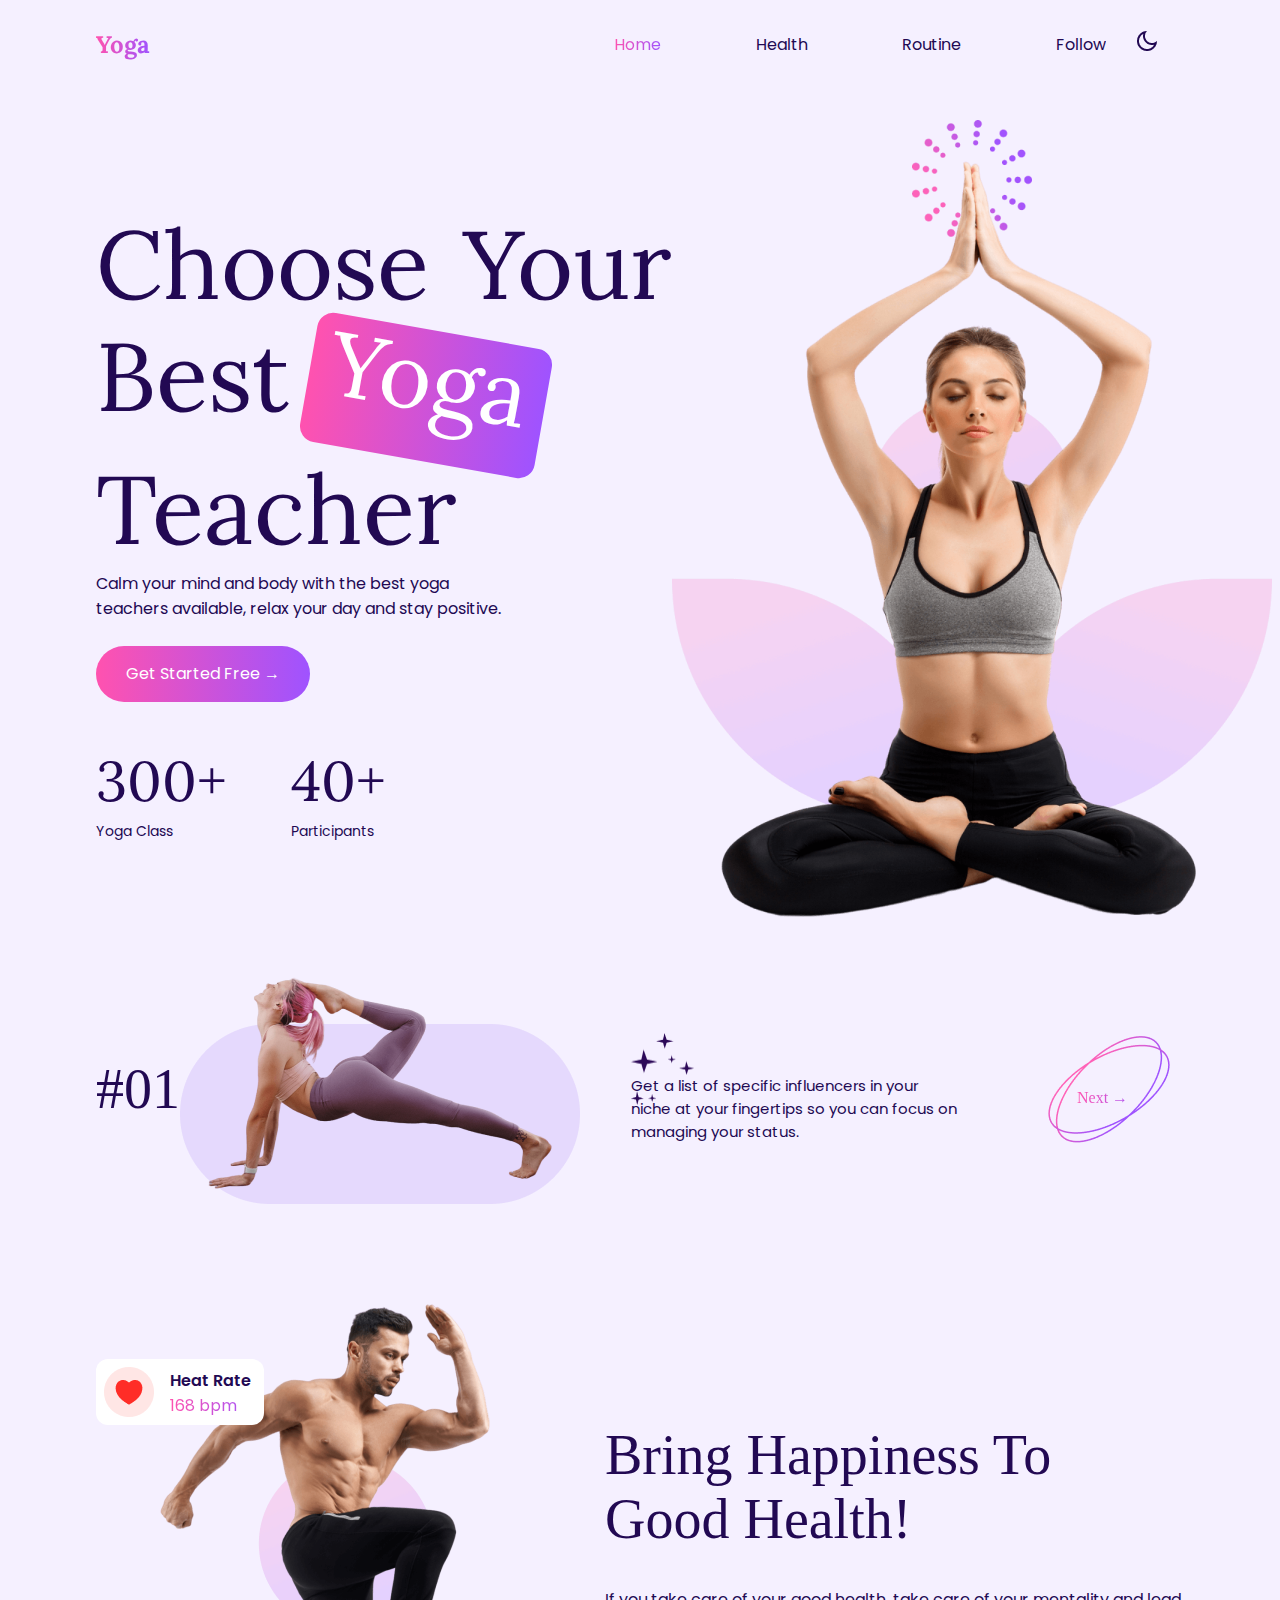
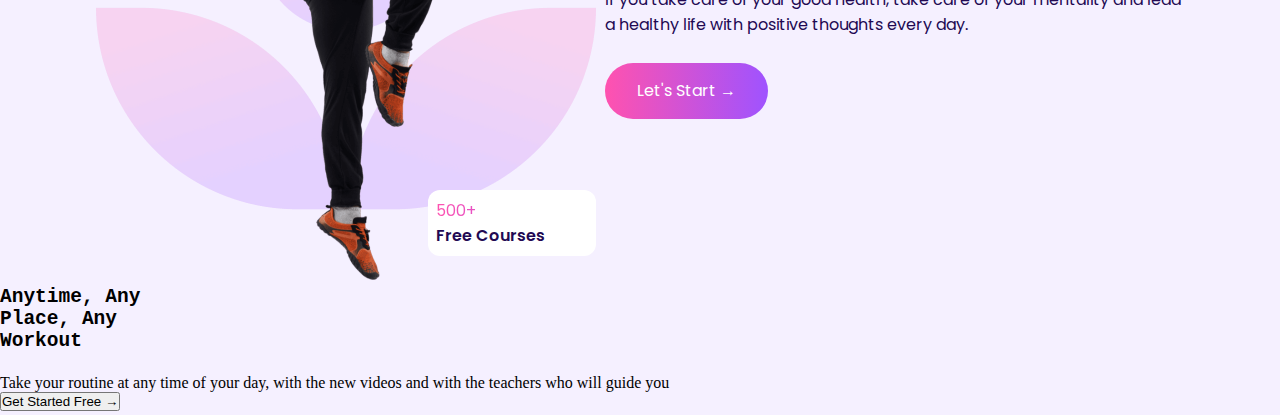
==== commit c35151c6: "Haruka edited css for mobile version mainly" ====
--- a/index.html
+++ b/index.html
@@ -5,7 +5,6 @@
     <meta name="viewport" content="width=device-width, initial-scale=1.0">
     <link rel="stylesheet" href="./css/desktop.css">
     <link rel="stylesheet" href="./css/tablet.css">
-    <link rel="stylesheet" href="https://cdnjs.cloudflare.com/ajax/libs/font-awesome/6.0.0-beta3/css/all.min.css">
     <title>Yoga</title>
     <!--font-->
     <link rel="preconnect" href="https://fonts.googleapis.com">
@@ -30,11 +29,8 @@
             <!-- humburger -->
             <div class="top--menu">
             <input type="checkbox" id="checkbox">
-            <label for="checkbox" id="checkbox-label" class="menu-item" role="button" aria-label="Toggle navigation menu"
-                aria-labelledby="nav-label" aria-controls="nav-menu" aria-expanded="false">
-                <span><img src="./assets/dots.png" id="nav-img" alt="menu"></span>
-             </label>
-            <span id="nav-label" class="visually-hidden">Hamburger menu icon to toggle the navigation menu on mobile</span>
+            <label for="checkbox" id="checkbox-label"><span class="abc"></span></label>
+
             <ul id="nav-menu">
                 <li class="menu-item"><span class="gradation"><a href="#">Home</a></span></li>
                 <li class="menu-item"><a href="#">Health</a></li>
@@ -108,72 +104,14 @@
     <!--Henrique's part-->
     <!--conteiner anytime, any place any workout-->
     <div class="anytime-conteiner">
-        <div class="anytime-conteiner1"><h2 class="anytime-conteiner1-1">Anytime, Any Place, Any Workout</h2></div>
-        <div class="anytime-conteiner2"><p class="anytime-conteiner2-1">Take your routine at any time of your day, with the new videos and with the teachers who will guide you</p></div>
-        <div class="anytime-conteiner3"><button class="anytime-conteiner3-1">Get Started Free &#8594;</button></div>
-        <div class="anytime-conteiner4"><img src="assets/routine-yoga-1.png" alt="" class="anytime-conteiner-img1"></div>
-        <div class="anytime-conteiner5">
-            <div class="anytime-conteiner5-1">
-                <div class="anytime-conteiner5-1-1">&#9658;</div>
-            </div>
-            <div class="anytime-conteiner5-2"><p class="anytime-conteiner5-2-1">High Quality Video</p></div>
-        </div>
-        <div class="anytime-conteiner6"><img src="assets/routine-yoga-2.png" alt="" class="anytime-conteiner-img2"></div>
-        <div class="anytime-conteiner7">
-            <div class="anytime-conteiner7-1">
-                <div class="anytime-conteiner7-1-1"><p><i class="fas fa-running"></i></p></div>
-            </div>
-            <div class="anytime-conteiner7-2"><p class="anytime-conteiner7-2-1">Professional Trainer</p></div>
-        </div>
-    </div>
-    <div class="follow-us-conteiner">
-        <div class="follow-us-conteiner1"><img src="assets/follow-yoga-1.png" class="follow-us-conteiner1-1"></div>
-        <div class="follow-us-conteiner2">
-            <div class="follow-us-conteiner2-1"><pre><h2 class="follow-us-conteiner2-1-1"> Follow Us on 
-  Instagram</h2></pre></div>
-            <div class="follow-us-conteiner2-2"><p class="follow-us-conteiner2-2-1">#YOGA</p></div>
-            <div class="follow-us-conteiner2-3"><button class="follow-us-conteiner2-3-1"><pre>Follow
-<span class="follow-us-conteiner2-3-2">&#8594;</span></pre></button></div>
-        </div>
-        <div class="follow-us-conteiner3"><img src="assets/follow-yoga-2.png" alt="" class="follow-us-conteiner3-1"></div>
-
-        <div class="follow-us-conteiner4"><img src="assets/follow-yoga-3.png" class="follow-us-conteiner4-1"></div>
-        <div class="follow-us-conteiner5"><img src="assets/follow-yoga-4.png" class="follow-us-conteiner5-1"></div>
-    </div>
-    <div class="join-our-newsletter-conteiner">
-        <div class="join-our-newsletter-conteiner1"><h1>Join our newsletter</h1></div>
-        <div class="join-our-newsletter-conteiner2"><p>Subscribe to our newsletter to be aware of many things on discounts, gifts, training and much more. Just enter your email.</p></div>
-        <div class="join-our-newsletter-conteiner3"><form action=""><input type="email" placeholder="  For latest update send email" class="join-our-newsletter-conteiner3-1"></form></div>
-        <div class="join-our-newsletter-conteiner4"><button class="join-our-newsletter-conteiner4-1">Subscribe &#8594;</button></div>
-    </div>
-    <div class="footer-conteiner">
-        <div class="footer-conteiner1">
-            <div class="footer-conteiner1-1"><h2>Yoga</h2></div>
-            <div class="footer-conteiner1-2"><p>Take care of your body and your mind with the best Yoga classes.</p></div>
-        </div>
-        <div class="footer-conteiner2"></div>
-        <div class="footer-conteiner3">
-            <div class="footer-conteiner3-1"><h2>Address</h2></div>
-            <div class="footer-conteiner3-2"><p>12345 M/01 Sal Avenue, Lima, Peru</p></div>
-        </div>
-        <div class="footer-conteiner4">
-            <div class="footer-conteiner4-1"><h2>Contact</h2></div>
-            <div class="footer-conteiner4-2">+123 456-7890</div>
-            <div class="footer-conteiner4-3"><p>yoga@email.com</p></div>
-        </div>
-        <div class="footer-conteiner5">
-            <div class="footer-conteiner5-1"><h2>Office</h2></div>
-            <div class="footer-conteiner5-2"><p>Monday-Saturday</p></div>
-            <div class="footer-conteiner5-3">9AM - 10PM</div>
-        </div>
-        <div class="footer-conteiner6"></div>
-        <div class="footer-conteiner7">
-            <div class="footer-conteiner7-1"><img src="assets/ri_facebook-circle-line-footer.png" alt=""></div>
-            <div class="footer-conteiner7-2"><img src="assets/ri_instagram-line-footer.png" alt=""></div>
-            <div class="footer-conteiner7-3"><img src="assets/ri_twitter-line-footer.png" alt=""></div>
-            <div class="footer-conteiner7-4"><img src="assets/ri_youtube-line-footer.png" alt=""></div>
-        </div>
-        <div class="footer-conteiner8"><p> &#169; Copywrite Bedimcode. All rights reserved.</p></div>
+        <div class="anytime-conteiner1"><pre><h2>Anytime, Any
+Place, Any
+Workout
+        </h2></pre></div>
+        <div class="anytime-conteiner2"><p>Take your routine at any time of your day, with the new videos and with the teachers who will guide you</p></div>
+        <div class="anytime-conteiner3"><button>Get Started Free &#8594;</button></div>
+        <div class="anytime-conteiner4"></div>
+        <div class="anytime-conteiner5"></div>
     </div>
 
 </body>
--- a/css/desktop.css
+++ b/css/desktop.css
@@ -1,3 +1,7 @@
+body
+{
+    background-color: #F5F0FF;
+}
 
 *{
     box-sizing: border-box;
@@ -54,7 +58,7 @@
     justify-content: space-between;
     align-items: center;
     height: 88px;
-    grid-template-columns: 54px 540px 502px 24px;
+    grid-template-columns: 1fr 540px auto 54px;/*54px 540px 502px 24px;*/
     grid-template-rows: 1fr;
 }
 
@@ -63,29 +67,36 @@
     grid-column: 1;
 }
 
+.top--menu{
+    grid-row: 1;
+    grid-column: 2;
+    justify-content: space-between;
+}
+
 #nav-menu{
-    grid-row: 1;
-    grid-column: 3;
-    display: flex;
-    justify-content: space-between;
-}
-
+    display: flex;
+    flex-direction: row;
+    justify-content: space-between;
+}
+#nav-menu > li{
+    overflow: hidden;
+    margin: 0 1.5rem;
+}
 .light-dark-check{
     grid-row: 1;
     grid-column: 4;
 
 }
 
-.menu-item {
+/*.menu-item {
     display: inline-block;
-}
+}*/
 
 .menu-item a{
     padding: 0.5rem 0;
 }
 
-.container-top ul li a:link,
-.container-top ul li a:visited{
+.container-top ul li a:link{
     text-decoration: none;
     color: var(--navy);
     font-family: var(--normal-font);
@@ -96,33 +107,13 @@
     border-bottom: solid 1px white;
 }
 
-/* Hamburger Button Styles */
-#checkbox {
+#checkbox{
     display: none;
 }
 
-#checkbox-label {
-    cursor: pointer;
-}
-
-#nav-img {
-    display: none;
-    width: 1.5rem;
-    fill: var(--contrast-color);
-}
-
-.visually-hidden {
-    position: absolute;
-    width: 1px;
-    height: 1px;
-    margin: -1px;
-    padding: 0;
-    overflow: hidden;
-    clip: rect(0, 0, 0, 0);
-    border: 0;
-    /* hide element visually without affecting DOM layout */
-    /* remaining accessible to screen readers and assistive technologies */
-}
+
+
+/*********** dark light mode button ***************/
 
 .checkbox-label-2{ 
 	position: relative;
@@ -136,8 +127,8 @@
 
 .checkbox-label-2 .image{ 
 	position: absolute;
-	right: 0;
-	top: 4.5%;
+	right: -1em;
+	top: -.4em;
 	display: inline-block;
 	background: url("../assets/ri_moon-line.png") no-repeat 0 0;
 	width: 24px;
@@ -455,351 +446,4 @@
 body:has(.checkbox-label-2 input:checked) .menu-item a{
     color: var(--dark-text);
 }
-/*Henrique*/
-.anytime-conteiner
-{
-    display: grid;
-    grid-template-columns: repeat(2,1fr);
-    grid-template-rows: repeat(4,1fr);
-    margin: 0 0 0 4rem;
-}
-.anytime-conteiner1
-{
-    grid-area: 1/1/3/2;
-    display: grid;
-    place-self: center;
-}
-.anytime-conteiner1-1
-{
-    margin: 0 7rem 0 7rem ;
-    font-size: 2.5rem;
-    color: #220953;
-}
-.anytime-conteiner2
-{
-    grid-area: 3/1/4/2;
-}
-.anytime-conteiner2-1
-{
-    margin: 0 10rem 0 8rem;
-}
-.anytime-conteiner3
-{
-    grid-area: 3/1/5/2;
-    display: grid;
-}
-.anytime-conteiner3-1
-{
-    place-self: center ;
-    margin: 0 14rem 0 0 ;
-    border-radius: 1rem;
-    color: white;
-    background: linear-gradient(to right, #ff4a8d, #8452f6);
-    padding: 0.7rem 1.4rem;
-    border: 0   ;
-}
-.anytime-conteiner4
-{
-    grid-area: 1/2/4/3;
-    display: grid;
-}
-.anytime-conteiner-img1
-{
-    z-index: 1;
-    place-self: end start ;
-    margin: 0 0 3rem 0;
-}
-.anytime-conteiner-img1,.anytime-conteiner-img2
-{
-    width: 20rem;
-    height: auto;
-}
-.anytime-conteiner5
-{
-    display: grid;
-    grid-template-columns: 1rem 10rem;
-    border-radius: 0.5rem;
-    grid-area: 1/2/3/3;
-    place-self: end center;
-    margin: 0 0 4rem 0 ;
-    z-index: 2;
-}
-.anytime-conteiner5-1
-{
-    border-radius: 50%;
-    place-self: center;
-    z-index: 2;
-    margin: 0 0 0 0.5rem;
-    border-radius: 0.5rem;
-    background-color: white;
-    padding: 0.5rem;
-}
-.anytime-conteiner5-1-1
-{
-    grid-area: 1/1/2/2;
-    background: linear-gradient(to right, #ff4a8d, #8452f6);
-    border-radius: 50%;
-    color: white;
-    padding: 0.1rem;
-    z-index: 3;
-    place-self: center;
-}
-.anytime-conteiner5-2
-{
-    padding: 0.6rem;
-    border-radius: 0.5rem;
-    grid-area: 1/2/2/3;
-    background-color: white;
-    align-self: center;
-}
-.anytime-conteiner5-2-1
-{
-    margin: 0 0 0 0.5rem;
-    background: linear-gradient(to right, #ff4a8d, #8452f6); 
-    -webkit-background-clip: text; 
-    color: transparent; 
-}
-.anytime-conteiner6
-{
-    grid-area: 3/2/5/3;
-    z-index: -1;
-}
-.anytime-conteiner7
-{
-    grid-area: 4/2/5/3;
-    z-index: 1;
-    display: grid;
-    grid-template-columns: 1rem 10rem;
-    border-radius: 0.5rem;
-    margin: 0 0 1rem 0;
-    z-index: 2;
-}
-
-.anytime-conteiner7-1
-{
-    border-radius: 50%;
-    place-self: center;
-    z-index: 2;
-    margin: 0 0 0 0.5rem;
-    border-radius: 0.5rem;
-    background-color: white;
-    padding: 0.5rem;
-}
-.anytime-conteiner7-1-1
-{
-    grid-area: 1/1/2/2;
-    background: linear-gradient(to right, #ff4a8d, #8452f6);
-    border-radius: 50%;
-    color: white;
-    padding: 0.1rem;
-    z-index: 3;
-    place-self: center;
-}
-.anytime-conteiner7-2
-{
-    padding: 0.6rem;
-    border-radius: 0.5rem;
-    grid-area: 1/2/2/3;
-    background-color: white;
-    align-self: center;
-}
-.anytime-conteiner7-2-1
-{
-    margin: 0 0 0 0.5rem;
-    background: linear-gradient(to right, #ff4a8d, #8452f6); 
-    -webkit-background-clip: text; 
-    color: transparent; 
-}
-
-.anytime-conteiner-img2
-{
-    margin: 0 0 0 3rem;
-}
-
-.follow-us-conteiner
-{
-    display: grid;
-    grid-template-columns: repeat(3,1fr);
-    grid-template-rows: repeat(2,1fr);
-    margin: 3rem;
-}
-.follow-us-conteiner1
-{
-    grid-area: 1/1/2/2;
-    margin: 0 0 0 3rem;
-}
-.follow-us-conteiner2
-{
-    grid-area: 1/1/2/3;
-    display: grid;
-    height: 24rem;
-    grid-template-rows: 8rem 8rem 8rem;
-    margin: 0 0 0 27.5rem;
-    width: 18rem;
-}
-.follow-us-conteiner2-1
-{
-    display: grid;
-    grid-area: 1/1/2/2;
-    font-size: xx-large;
-    color: #220953;
-}
-.follow-us-conteiner2-2
-{
-    grid-area: 2/1/3/2;
-    display: grid;
-    font-size: 3rem;
-    background: linear-gradient(to right, #ff4a8d, #8452f6); 
-    -webkit-background-clip: text; 
-    color: transparent; 
-}
-.follow-us-conteiner2-2-1
-{
-    place-self: center  ;
-}
-.follow-us-conteiner2-3
-{
-    grid-area: 3/1/4/2;
-    display: grid;
-}
-.follow-us-conteiner2-3-1
-{
-    color: white;
-    place-self: center ;
-    border-radius: 50%;
-    padding: 1rem;
-    border: 0   ;
-    background: linear-gradient(to right, #ff4a8d, #8452f6); 
-}
-.follow-us-conteiner2-3-2
-{
-    font-size: x-large;
-}
-.follow-us-conteiner3
-{
-    grid-area: 1/2/2/4;
-    place-self: center ;
-    margin: 0 0 0 12rem;
-}
-.follow-us-conteiner4
-{
-    grid-area: 2/1/3/2;
-}
-.follow-us-conteiner5
-{
-    grid-area: 2/2/3/3;
-    margin:0 0 0 11rem;
-}
-.join-our-newsletter-conteiner
-{
-    background: linear-gradient(to right, #ff4a8d, #8452f6);
-    display: grid;
-    margin: 3rem 6rem 3rem 6rem;
-    grid-template-rows: repeat(3,1fr);
-    color: white;
-    padding: 5rem 0;
-    font-size: larger;
-    border-radius: 3rem;
-}
-.join-our-newsletter-conteiner1
-{
-    display: grid ;
-    place-self: center;
-}
-.join-our-newsletter-conteiner2
-{
-    place-self: center;
-}
-.join-our-newsletter-conteiner3
-{
-    grid-area: 3/1/4/2;
-    place-self: center;
-}
-.join-our-newsletter-conteiner3-1
-{
-    width: 30rem;
-    border-radius: 1rem;
-    height: 3rem;
-    border: 0;
-}
-.join-our-newsletter-conteiner4
-{
-    grid-area: 3/1/4/2;
-    place-self: center;
-    z-index: 1;
-    margin: 0 0 0 23rem;
-}
-.join-our-newsletter-conteiner4-1
-{
-    background: linear-gradient(to right, #ff4a8d, #8452f6);
-    border-radius: 2rem;
-    padding: 0.8rem;
-    color: white;
-    border: 0;
-}
-.footer-conteiner
-{
-    background-color: #1E0849;
-    display: grid;
-    grid-template-columns: repeat(5,1fr);
-    grid-template-rows: 5rem 3rem 3rem;
-    margin:3rem 0 0 0;
-    padding-top: 3rem;
-    color: white;
-}
-.footer-conteiner1
-{
-    grid-area: 1/1/2/2;
-    margin:0  0 0 3rem;
-}
-.footer-conteiner1-1
-{
-    font-size: 1rem; 
-    font-weight: bold; 
-    background: linear-gradient(to right, #ff4a8d,  #8452f6);
-    -webkit-background-clip: text; 
-    color: transparent; 
-    background-size: 200%;
-}
-      
-.footer-conteiner2
-{
-    grid-area: 1/2/2/3;
-}
-.footer-conteiner3
-{
-    grid-area: 1/3/2/4;
-}.footer-conteiner4
-{
-    grid-area: 1/4/2/5;
-    margin: 0 0 0 5rem;
-}
-.footer-conteiner5
-{
-    grid-area: 1/5/2/6;
-    margin: 0 0 0 5rem;
-}
-.footer-conteiner6
-{
-    grid-area: 2/1/3/6;
-    background-color:white;
-    height:0.1rem;
-    margin:0 3rem 0 3rem;
-}
-.footer-conteiner7
-{
-    display: grid;
-    margin: 0 0 0 3rem;
-    grid-template-columns: repeat(4,3rem);
-    place-self: start;
-    grid-area: 3/1/4/3;
-}
-.footer-conteiner8
-{
-    grid-area: 3/4/4/6;
-    place-self: start end;
-    margin: 0 3rem 0 0;
-    font-size: smaller;
-    
-}
-
+
--- a/css/tablet.css
+++ b/css/tablet.css
@@ -1,4 +1,3 @@
-
 /************** Media query for Mobile *******************/
 @media only screen and (max-width: 376px) {
     .container-top{
@@ -20,31 +19,36 @@
     .menu-item a {
         font-size: 0.8rem;
         transition: all 0.3s;
-        padding: 0.5rem 0;
+        padding: 3rem 0;
         text-align: left;
-    }
-
-    #checkbox-label{ /*humburger*/
-        grid-row: 1;
-        grid-column: 4;
-    }
-
-    /*******************/
+        margin-top: 3em;
+    }
+
+    #nav-menu > li {
+        margin: 2rem 0;
+        padding: 1rem 0;
+    }
+
+    .abc{
+        background-image: url(../assets/dots.png);
+        display: block;
+        width: 25px;
+        height: 25px;
+        background-repeat: none;
+        background-size: cover;
+        position: absolute;
+        top: 1em;
+        right: 1.2em;
+    }
+
+   /*******************/
     .p2-img{
         width: 100%;
         height: 100%;
         margin-left: 2em;
     }
-
-    .container-top:has(.checkbox-label-2 input:checked) .part-2-wrap img{
-        display: none;
-    }
-    
-    body:has(.checkbox-label-2 input:checked) .p2-img{
-        background-image: url(../assets/dark-list-box.png);
-        background-repeat: no-repeat;
-    }
-    /***************************/
+     
+   /***************************/
     .light-dark-check{
         grid-row: 1;
         grid-column: 3;
@@ -61,7 +65,7 @@
         left: -100vw;
         width: 100vw;
         height: 100dvh;
-        background-color: rgba(255, 255, 255, 80%);
+        background-color: rgba(255, 255, 255, 100%);
         z-index: 2;
         transition: all 0.5s;
         display: block;
@@ -69,18 +73,18 @@
         padding-left: 3em;
     }
     
-    .container-top ul li a:link,
-    .container-top ul li a:visited{
+    .container-top ul li a:link{
     font-size: 15px;
-    }
-
-.container-top ul li a:hover{
+    margin-top: 5em;
+    }
+
+    .container-top ul li a:hover{
     border-bottom: solid 1px navy;
     }
 
     .menu-item {
         display: block;
-        margin: 2rem 0;
+        margin: 4rem 0;
     }
 
     #checkbox:checked ~ #nav-menu {
@@ -292,381 +296,14 @@
         background-repeat: no-repeat;
         background-size: contain;
     }
-/*henrique*/
-.anytime-conteiner
-{
-    display: grid;
-    grid-template-columns: 22.8rem;
-    grid-template-rows: 10rem 5rem ;
-    margin: 0 0 0 0;
+
+    body:has(.checkbox-label-2 input:checked) .abc {
+        background-image: url("../assets/dark-dots.png");
+    }
+
+    body:has(.checkbox-label-2 input:checked) #nav-menu{
+        background-color: #1A1A1A;
+    }
+
+    
 }
-.anytime-conteiner1
-{
-    place-self:  center;
-    grid-area: 1/1/2/2;
-    display: grid;
-}
-.anytime-conteiner1-1
-{
-    font-size: 2rem;
-    margin: 0 1rem 0 1rem;
-    color: #220953;
-    display: grid;
-    text-align: center;
-}
-.anytime-conteiner2
-{
-    grid-area: 2/1/3/2;
-    text-align: center;
-    margin: 0 2rem 0 2rem;
-}
-.anytime-conteiner2-1
-{
-    width: 100%;
-    margin: 0 3rem 0 0;
-}
-.anytime-conteiner3
-{
-    grid-area: 3/1/4/2;
-    display: grid;
-    margin: 0 0 0 3.6rem;
-}
-.anytime-conteiner3-1
-{
-    border-radius: 1rem;
-    color: white;
-    background: linear-gradient(to right, #ff4a8d, #8452f6);
-    padding: 1rem 4rem;
-    border: 0   ;
-    white-space: nowrap;
-}
-.anytime-conteiner4
-{
-    grid-area: 4/1/5/2;
-    display: grid;
-    margin: 0 0 0 0;
-}
-.anytime-conteiner-img1
-{
-    z-index: 1;
-    place-self: end start ;
-    margin: 0 0 3rem 0;
-}
-.anytime-conteiner-img1,.anytime-conteiner-img2
-{
-    width: 20rem;
-    height: auto;
-}
-.anytime-conteiner5
-{
-    display: grid;
-    grid-template-columns: 1rem 10rem;
-    border-radius: 0.5rem;
-    grid-area: 4/1/5/2;
-    place-self: end center;
-    margin: 0 0 13rem 10rem;
-    z-index: 2;
-}
-.anytime-conteiner5-1
-{
-    border-radius: 50%;
-    place-self: center;
-    z-index: 2;
-    margin: 0 0 0 0.5rem;
-    border-radius: 0.5rem;
-    background-color: white;
-    padding: 0.5rem;
-}
-.anytime-conteiner5-1-1
-{
-    grid-area: 1/1/2/2;
-    background: linear-gradient(to right, #ff4a8d, #8452f6);
-    border-radius: 50%;
-    color: white;
-    padding: 0.1rem;
-    z-index: 3;
-    place-self: center;
-}
-.anytime-conteiner5-2
-{
-    padding: 0.6rem;
-    border-radius: 0.5rem;
-    grid-area: 1/2/2/3;
-    background-color: white;
-    align-self: center;
-}
-.anytime-conteiner5-2-1
-{
-    margin: 0 0 0 0.5rem;
-    background: linear-gradient(to right, #ff4a8d, #8452f6); 
-    -webkit-background-clip: text; 
-    color: transparent; 
-}
-.anytime-conteiner6
-{
-    grid-area: 4/1/6/2;
-    z-index: -1;
-    margin: 10rem 0 0 0;
-}
-.anytime-conteiner7
-{
-    grid-area: 5/1/6/2;
-    z-index: 1;
-    display: grid;
-    grid-template-columns: 1rem 10rem;
-    border-radius: 0.5rem;
-    margin: 0 0 1rem 1rem;
-    z-index: 2;
-}
-
-.anytime-conteiner7-1
-{
-    border-radius: 50%;
-    place-self: center;
-    z-index: 2;
-    margin: 0 0 0 0.5rem;
-    border-radius: 0.5rem;
-    background-color: white;
-    padding: 0.5rem;
-}
-.anytime-conteiner7-1-1
-{
-    grid-area: 1/1/2/2;
-    background: linear-gradient(to right, #ff4a8d, #8452f6);
-    border-radius: 50%;
-    color: white;
-    padding: 0.1rem;
-    z-index: 3;
-    place-self: center;
-}
-.anytime-conteiner7-2
-{
-    padding: 0.6rem;
-    border-radius: 0.5rem;
-    grid-area: 1/2/2/3;
-    background-color: white;
-    align-self: center;
-}
-.anytime-conteiner7-2-1
-{
-    margin: 0 0 0 0.5rem;
-    background: linear-gradient(to right, #ff4a8d, #8452f6); 
-    -webkit-background-clip: text; 
-    color: transparent; 
-}
-
-.anytime-conteiner-img2
-{
-    margin: 0 0 0 3rem;
-}
-
-.follow-us-conteiner
-{
-    display: grid;
-    grid-template-columns: repeat(4,1fr);
-    grid-template-rows: 25rem;
-    margin: 0;
-}
-.follow-us-conteiner1
-{
-    grid-area: 2/1/3/2;
-    place-self: start;
-    display: grid;
-    margin: 0 0 0 0.7rem ;
-}
-.follow-us-conteiner1-1, .follow-us-conteiner3-1
-{
-    width: 10rem;
-    height: auto;
-}
-.follow-us-conteiner4-1, .follow-us-conteiner5-1
-{
-    width: 14rem;
-    height: auto;
-}
-.follow-us-conteiner2
-{
-    place-self: center;
-    grid-area: 1/1/2/2;
-    display: grid;
-    height: 24rem;
-    grid-template-rows: 8rem 8rem 8rem;
-    width: 18rem;
-    margin: 0;
-}
-.follow-us-conteiner2-1
-{
-    display: grid;
-    grid-area: 1/1/2/2;
-    font-size: xx-large;
-    color: #220953;
-}
-.follow-us-conteiner2-2
-{
-    grid-area: 2/1/3/2;
-    display: grid;
-    font-size: 3rem;
-    background: linear-gradient(to right, #ff4a8d, #8452f6); 
-    -webkit-background-clip: text; 
-    color: transparent; 
-}
-.follow-us-conteiner2-2-1
-{
-    place-self: center  ;
-}
-.follow-us-conteiner2-3
-{
-    grid-area: 3/1/4/2;
-    display: grid;
-}
-.follow-us-conteiner2-3-1
-{
-    color: white;
-    place-self: center ;
-    border-radius: 50%;
-    padding: 1rem;
-    border: 0   ;
-    background: linear-gradient(to right, #ff4a8d, #8452f6); 
-}
-.follow-us-conteiner2-3-2
-{
-    font-size: x-large;
-}
-.follow-us-conteiner3
-{
-    grid-area: 2/1/3/2;
-    place-self: center ;
-    margin: 5rem 0 0 12rem;
-}
-.follow-us-conteiner4
-{
-    grid-area: 3/1/4/2;
-    margin: 0 0 0 1rem;
-}
-.follow-us-conteiner5
-{
-    grid-area: 4/1/5/2;
-    margin:0 0 0 8rem;
-}
-.join-our-newsletter-conteiner
-{
-    background: linear-gradient(to right, #ff4a8d, #8452f6);
-    display: grid;
-    grid-template-rows: repeat(3,1fr) 2rem; 
-    color: white;
-    padding: 5rem 0;
-    font-size: large;
-    border-radius: 3rem;
-    width: 20rem;
-    margin: 3rem 0 0 1.5rem;
-}
-.join-our-newsletter-conteiner1
-{
-    grid-area: 1/1/2/2;
-    margin: 0 0 1rem 0;
-}
-.join-our-newsletter-conteiner2
-{
-    grid-area: 2/1/3/2;
-    margin: 0 0 1rem 0;
-    text-align: center;
-    width: 90%;
-}
-.join-our-newsletter-conteiner3
-{
-    grid-area: 3/1/4/2;
-}
-.join-our-newsletter-conteiner3-1
-{
-    width: 17rem;
-    border-radius: 1rem;
-    height: 3rem;
-    border: 0;
-}
-.join-our-newsletter-conteiner4
-{
-    grid-area: 4/1/5/2;
-    place-self: center   ;
-    z-index: 1;
-    margin: 0 0 0 0;
-}
-.join-our-newsletter-conteiner4-1
-{
-    background: linear-gradient(to right, #ff4a8d, #8452f6);
-    border-radius: 2rem;
-    width: 15rem;
-    box-shadow: 10px 10px 20px rgba(0, 0, 0, 0.2);
-    height: auto;
-    color: white;
-    border: 0;
-}
-.footer-conteiner
-{
-    background-color: #1E0849;
-    display: grid;
-    grid-template-rows: 5rem 3rem 3rem;
-    margin:3rem 0 0 0;
-    padding-top: 3rem;
-    color: white;
-}
-.footer-conteiner1
-{
-    grid-area: 1/1/2/2;
-    margin:0  0 0 3rem;
-}
-.footer-conteiner1-1
-{
-    font-size: 1rem; 
-    font-weight: bold; 
-    background: linear-gradient(to right, #ff4a8d,  #8452f6);
-    -webkit-background-clip: text; 
-    color: transparent; 
-    background-size: 200%;
-}
-      
-.footer-conteiner2
-{
-    grid-area: 2/1/3/2;
-    display: none;
-}
-.footer-conteiner3
-{
-    grid-area: 3/1/4/2;
-    margin:0  0 0 3rem;
-}
-.footer-conteiner4
-{
-    grid-area: 4/1/5/2;
-    margin: 3rem 0 0 3rem;
-}
-.footer-conteiner5
-{
-    grid-area: 5/1/6/2;
-    margin: 3rem 0 0 3rem;
-}
-.footer-conteiner6
-{
-    grid-area: 6/1/7/2;
-    background-color:white;
-    height:0.1rem;
-    width: 20rem;
-    margin:3rem 0 0 1rem;
-}
-.footer-conteiner7
-{
-    display: grid;
-    margin: 2rem 0 0 1.7rem;
-    grid-template-columns: repeat(4,3rem);
-    place-self: center;
-    grid-area: 7/1/8/2;
-}
-.footer-conteiner8
-{
-    grid-area: 8/1/9/2;
-    place-self: center  ;
-    margin:  1rem 0 1rem 0.2rem;
-    font-size: smaller;
-    padding: 1rem 0;
-}
-
-}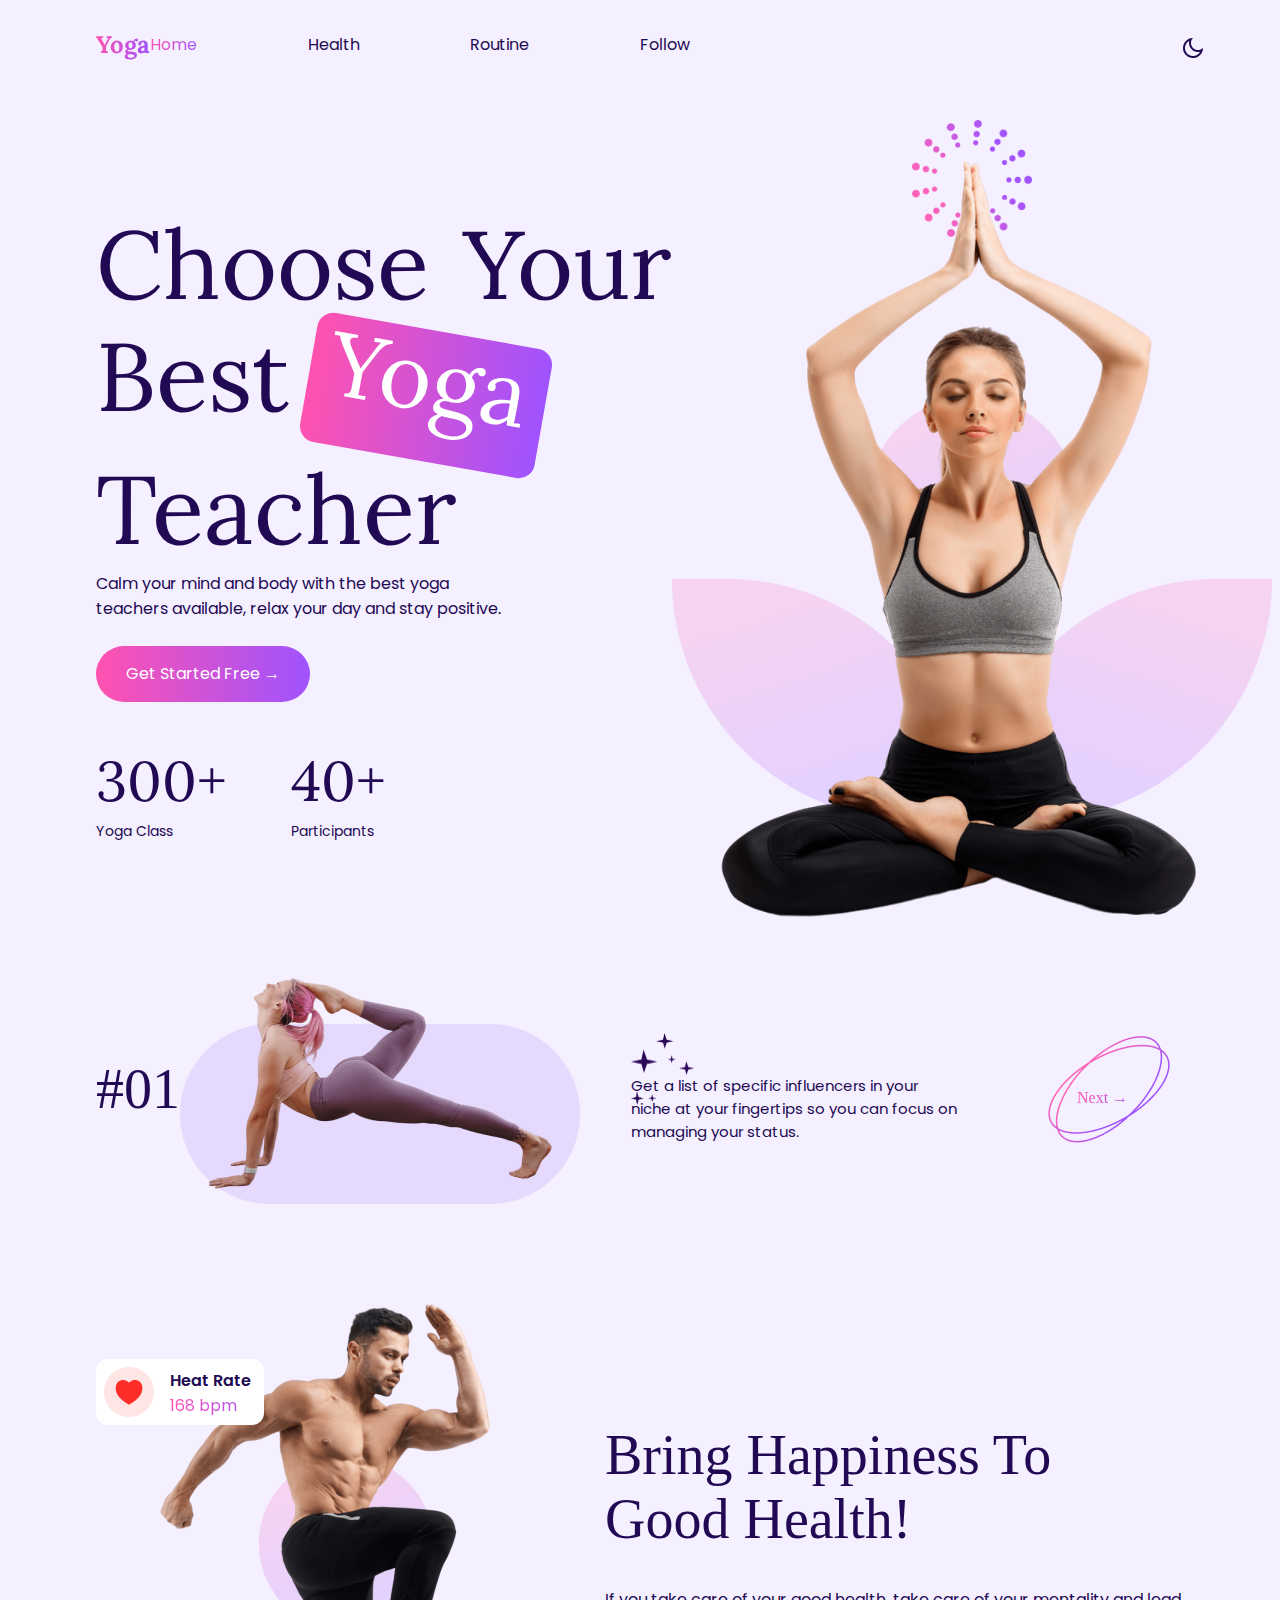
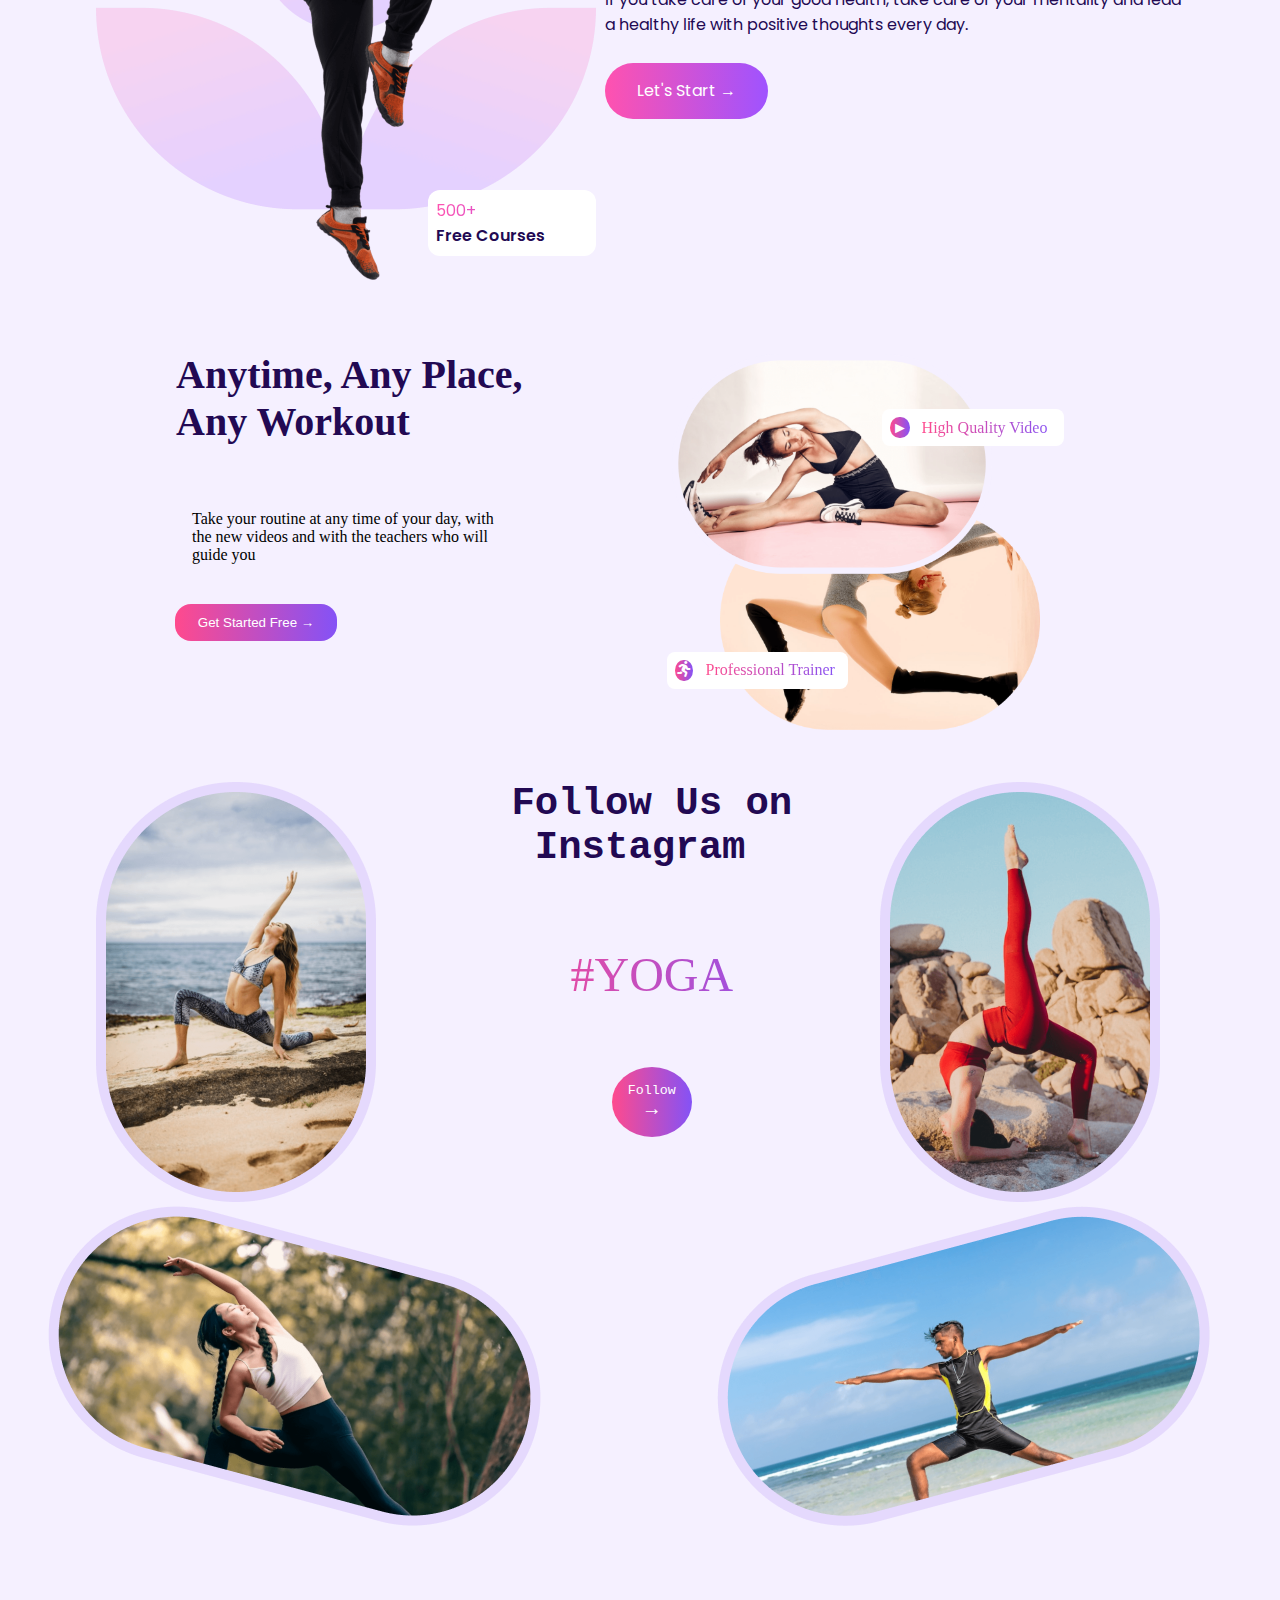
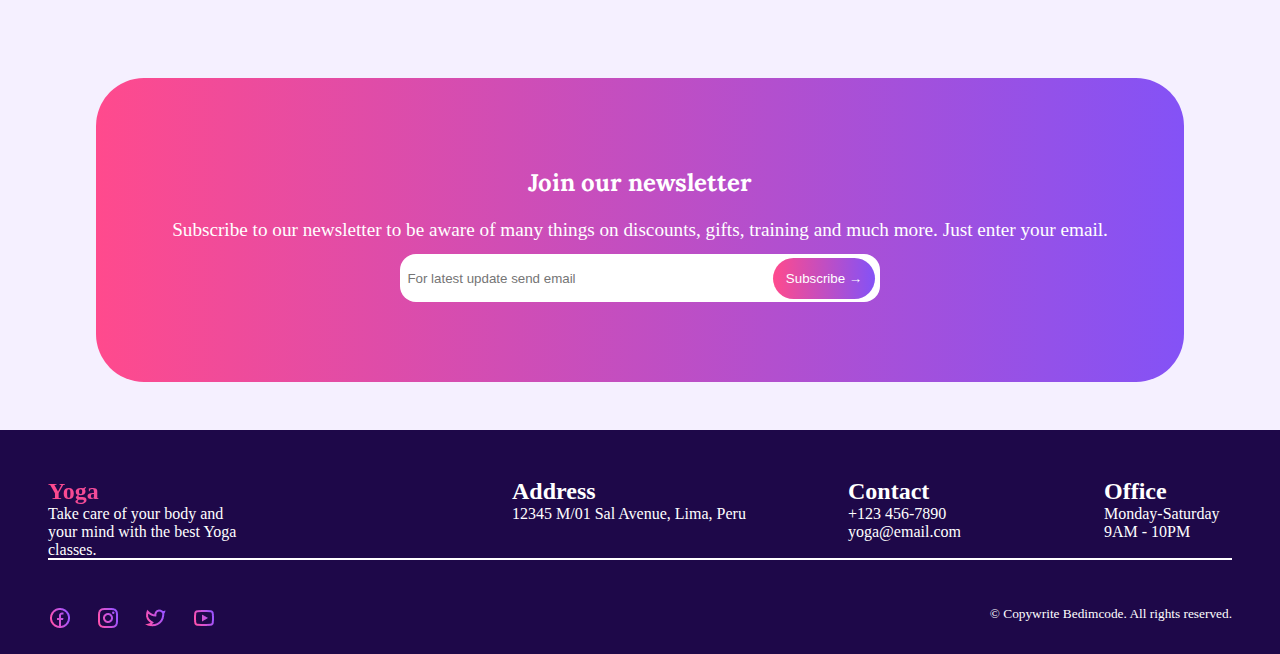
==== commit 8f25e1b3: "Merge branch 'main' of https://github.com/HNassifBraga/responsive-yoga-website into haruka-a" ====
--- a/index.html
+++ b/index.html
@@ -5,6 +5,7 @@
     <meta name="viewport" content="width=device-width, initial-scale=1.0">
     <link rel="stylesheet" href="./css/desktop.css">
     <link rel="stylesheet" href="./css/tablet.css">
+    <link rel="stylesheet" href="https://cdnjs.cloudflare.com/ajax/libs/font-awesome/6.0.0-beta3/css/all.min.css">
     <title>Yoga</title>
     <!--font-->
     <link rel="preconnect" href="https://fonts.googleapis.com">
@@ -104,14 +105,72 @@
     <!--Henrique's part-->
     <!--conteiner anytime, any place any workout-->
     <div class="anytime-conteiner">
-        <div class="anytime-conteiner1"><pre><h2>Anytime, Any
-Place, Any
-Workout
-        </h2></pre></div>
-        <div class="anytime-conteiner2"><p>Take your routine at any time of your day, with the new videos and with the teachers who will guide you</p></div>
-        <div class="anytime-conteiner3"><button>Get Started Free &#8594;</button></div>
-        <div class="anytime-conteiner4"></div>
-        <div class="anytime-conteiner5"></div>
+        <div class="anytime-conteiner1"><h2 class="anytime-conteiner1-1">Anytime, Any Place, Any Workout</h2></div>
+        <div class="anytime-conteiner2"><p class="anytime-conteiner2-1">Take your routine at any time of your day, with the new videos and with the teachers who will guide you</p></div>
+        <div class="anytime-conteiner3"><button class="anytime-conteiner3-1">Get Started Free &#8594;</button></div>
+        <div class="anytime-conteiner4"><img src="assets/routine-yoga-1.png" alt="" class="anytime-conteiner-img1"></div>
+        <div class="anytime-conteiner5">
+            <div class="anytime-conteiner5-1">
+                <div class="anytime-conteiner5-1-1">&#9658;</div>
+            </div>
+            <div class="anytime-conteiner5-2"><p class="anytime-conteiner5-2-1">High Quality Video</p></div>
+        </div>
+        <div class="anytime-conteiner6"><img src="assets/routine-yoga-2.png" alt="" class="anytime-conteiner-img2"></div>
+        <div class="anytime-conteiner7">
+            <div class="anytime-conteiner7-1">
+                <div class="anytime-conteiner7-1-1"><p><i class="fas fa-running"></i></p></div>
+            </div>
+            <div class="anytime-conteiner7-2"><p class="anytime-conteiner7-2-1">Professional Trainer</p></div>
+        </div>
+    </div>
+    <div class="follow-us-conteiner">
+        <div class="follow-us-conteiner1"><img src="assets/follow-yoga-1.png" class="follow-us-conteiner1-1"></div>
+        <div class="follow-us-conteiner2">
+            <div class="follow-us-conteiner2-1"><pre><h2 class="follow-us-conteiner2-1-1"> Follow Us on 
+  Instagram</h2></pre></div>
+            <div class="follow-us-conteiner2-2"><p class="follow-us-conteiner2-2-1">#YOGA</p></div>
+            <div class="follow-us-conteiner2-3"><button class="follow-us-conteiner2-3-1"><pre>Follow
+<span class="follow-us-conteiner2-3-2">&#8594;</span></pre></button></div>
+        </div>
+        <div class="follow-us-conteiner3"><img src="assets/follow-yoga-2.png" alt="" class="follow-us-conteiner3-1"></div>
+
+        <div class="follow-us-conteiner4"><img src="assets/follow-yoga-3.png" class="follow-us-conteiner4-1"></div>
+        <div class="follow-us-conteiner5"><img src="assets/follow-yoga-4.png" class="follow-us-conteiner5-1"></div>
+    </div>
+    <div class="join-our-newsletter-conteiner">
+        <div class="join-our-newsletter-conteiner1"><h1>Join our newsletter</h1></div>
+        <div class="join-our-newsletter-conteiner2"><p>Subscribe to our newsletter to be aware of many things on discounts, gifts, training and much more. Just enter your email.</p></div>
+        <div class="join-our-newsletter-conteiner3"><form action=""><input type="email" placeholder="  For latest update send email" class="join-our-newsletter-conteiner3-1"></form></div>
+        <div class="join-our-newsletter-conteiner4"><button class="join-our-newsletter-conteiner4-1">Subscribe &#8594;</button></div>
+    </div>
+    <div class="footer-conteiner">
+        <div class="footer-conteiner1">
+            <div class="footer-conteiner1-1"><h2>Yoga</h2></div>
+            <div class="footer-conteiner1-2"><p>Take care of your body and your mind with the best Yoga classes.</p></div>
+        </div>
+        <div class="footer-conteiner2"></div>
+        <div class="footer-conteiner3">
+            <div class="footer-conteiner3-1"><h2>Address</h2></div>
+            <div class="footer-conteiner3-2"><p>12345 M/01 Sal Avenue, Lima, Peru</p></div>
+        </div>
+        <div class="footer-conteiner4">
+            <div class="footer-conteiner4-1"><h2>Contact</h2></div>
+            <div class="footer-conteiner4-2">+123 456-7890</div>
+            <div class="footer-conteiner4-3"><p>yoga@email.com</p></div>
+        </div>
+        <div class="footer-conteiner5">
+            <div class="footer-conteiner5-1"><h2>Office</h2></div>
+            <div class="footer-conteiner5-2"><p>Monday-Saturday</p></div>
+            <div class="footer-conteiner5-3">9AM - 10PM</div>
+        </div>
+        <div class="footer-conteiner6"></div>
+        <div class="footer-conteiner7">
+            <div class="footer-conteiner7-1"><img src="assets/ri_facebook-circle-line-footer.png" alt=""></div>
+            <div class="footer-conteiner7-2"><img src="assets/ri_instagram-line-footer.png" alt=""></div>
+            <div class="footer-conteiner7-3"><img src="assets/ri_twitter-line-footer.png" alt=""></div>
+            <div class="footer-conteiner7-4"><img src="assets/ri_youtube-line-footer.png" alt=""></div>
+        </div>
+        <div class="footer-conteiner8"><p> &#169; Copywrite Bedimcode. All rights reserved.</p></div>
     </div>
 
 </body>
--- a/css/desktop.css
+++ b/css/desktop.css
@@ -1,7 +1,3 @@
-body
-{
-    background-color: #F5F0FF;
-}
 
 *{
     box-sizing: border-box;
@@ -58,7 +54,7 @@
     justify-content: space-between;
     align-items: center;
     height: 88px;
-    grid-template-columns: 1fr 540px auto 54px;/*54px 540px 502px 24px;*/
+    grid-template-columns: 54px 540px 502px 24px;
     grid-template-rows: 1fr;
 }
 
@@ -67,36 +63,29 @@
     grid-column: 1;
 }
 
-.top--menu{
+#nav-menu{
     grid-row: 1;
-    grid-column: 2;
+    grid-column: 3;
+    display: flex;
     justify-content: space-between;
 }
 
-#nav-menu{
-    display: flex;
-    flex-direction: row;
-    justify-content: space-between;
-}
-#nav-menu > li{
-    overflow: hidden;
-    margin: 0 1.5rem;
-}
 .light-dark-check{
     grid-row: 1;
     grid-column: 4;
 
 }
 
-/*.menu-item {
+.menu-item {
     display: inline-block;
-}*/
+}
 
 .menu-item a{
     padding: 0.5rem 0;
 }
 
-.container-top ul li a:link{
+.container-top ul li a:link,
+.container-top ul li a:visited{
     text-decoration: none;
     color: var(--navy);
     font-family: var(--normal-font);
@@ -107,13 +96,33 @@
     border-bottom: solid 1px white;
 }
 
-#checkbox{
+/* Hamburger Button Styles */
+#checkbox {
     display: none;
 }
 
-
-
-/*********** dark light mode button ***************/
+#checkbox-label {
+    cursor: pointer;
+}
+
+#nav-img {
+    display: none;
+    width: 1.5rem;
+    fill: var(--contrast-color);
+}
+
+.visually-hidden {
+    position: absolute;
+    width: 1px;
+    height: 1px;
+    margin: -1px;
+    padding: 0;
+    overflow: hidden;
+    clip: rect(0, 0, 0, 0);
+    border: 0;
+    /* hide element visually without affecting DOM layout */
+    /* remaining accessible to screen readers and assistive technologies */
+}
 
 .checkbox-label-2{ 
 	position: relative;
@@ -127,8 +136,8 @@
 
 .checkbox-label-2 .image{ 
 	position: absolute;
-	right: -1em;
-	top: -.4em;
+	right: 0;
+	top: 4.5%;
 	display: inline-block;
 	background: url("../assets/ri_moon-line.png") no-repeat 0 0;
 	width: 24px;
@@ -446,4 +455,351 @@
 body:has(.checkbox-label-2 input:checked) .menu-item a{
     color: var(--dark-text);
 }
-
+/*Henrique*/
+.anytime-conteiner
+{
+    display: grid;
+    grid-template-columns: repeat(2,1fr);
+    grid-template-rows: repeat(4,1fr);
+    margin: 0 0 0 4rem;
+}
+.anytime-conteiner1
+{
+    grid-area: 1/1/3/2;
+    display: grid;
+    place-self: center;
+}
+.anytime-conteiner1-1
+{
+    margin: 0 7rem 0 7rem ;
+    font-size: 2.5rem;
+    color: #220953;
+}
+.anytime-conteiner2
+{
+    grid-area: 3/1/4/2;
+}
+.anytime-conteiner2-1
+{
+    margin: 0 10rem 0 8rem;
+}
+.anytime-conteiner3
+{
+    grid-area: 3/1/5/2;
+    display: grid;
+}
+.anytime-conteiner3-1
+{
+    place-self: center ;
+    margin: 0 14rem 0 0 ;
+    border-radius: 1rem;
+    color: white;
+    background: linear-gradient(to right, #ff4a8d, #8452f6);
+    padding: 0.7rem 1.4rem;
+    border: 0   ;
+}
+.anytime-conteiner4
+{
+    grid-area: 1/2/4/3;
+    display: grid;
+}
+.anytime-conteiner-img1
+{
+    z-index: 1;
+    place-self: end start ;
+    margin: 0 0 3rem 0;
+}
+.anytime-conteiner-img1,.anytime-conteiner-img2
+{
+    width: 20rem;
+    height: auto;
+}
+.anytime-conteiner5
+{
+    display: grid;
+    grid-template-columns: 1rem 10rem;
+    border-radius: 0.5rem;
+    grid-area: 1/2/3/3;
+    place-self: end center;
+    margin: 0 0 4rem 0 ;
+    z-index: 2;
+}
+.anytime-conteiner5-1
+{
+    border-radius: 50%;
+    place-self: center;
+    z-index: 2;
+    margin: 0 0 0 0.5rem;
+    border-radius: 0.5rem;
+    background-color: white;
+    padding: 0.5rem;
+}
+.anytime-conteiner5-1-1
+{
+    grid-area: 1/1/2/2;
+    background: linear-gradient(to right, #ff4a8d, #8452f6);
+    border-radius: 50%;
+    color: white;
+    padding: 0.1rem;
+    z-index: 3;
+    place-self: center;
+}
+.anytime-conteiner5-2
+{
+    padding: 0.6rem;
+    border-radius: 0.5rem;
+    grid-area: 1/2/2/3;
+    background-color: white;
+    align-self: center;
+}
+.anytime-conteiner5-2-1
+{
+    margin: 0 0 0 0.5rem;
+    background: linear-gradient(to right, #ff4a8d, #8452f6); 
+    -webkit-background-clip: text; 
+    color: transparent; 
+}
+.anytime-conteiner6
+{
+    grid-area: 3/2/5/3;
+    z-index: -1;
+}
+.anytime-conteiner7
+{
+    grid-area: 4/2/5/3;
+    z-index: 1;
+    display: grid;
+    grid-template-columns: 1rem 10rem;
+    border-radius: 0.5rem;
+    margin: 0 0 1rem 0;
+    z-index: 2;
+}
+
+.anytime-conteiner7-1
+{
+    border-radius: 50%;
+    place-self: center;
+    z-index: 2;
+    margin: 0 0 0 0.5rem;
+    border-radius: 0.5rem;
+    background-color: white;
+    padding: 0.5rem;
+}
+.anytime-conteiner7-1-1
+{
+    grid-area: 1/1/2/2;
+    background: linear-gradient(to right, #ff4a8d, #8452f6);
+    border-radius: 50%;
+    color: white;
+    padding: 0.1rem;
+    z-index: 3;
+    place-self: center;
+}
+.anytime-conteiner7-2
+{
+    padding: 0.6rem;
+    border-radius: 0.5rem;
+    grid-area: 1/2/2/3;
+    background-color: white;
+    align-self: center;
+}
+.anytime-conteiner7-2-1
+{
+    margin: 0 0 0 0.5rem;
+    background: linear-gradient(to right, #ff4a8d, #8452f6); 
+    -webkit-background-clip: text; 
+    color: transparent; 
+}
+
+.anytime-conteiner-img2
+{
+    margin: 0 0 0 3rem;
+}
+
+.follow-us-conteiner
+{
+    display: grid;
+    grid-template-columns: repeat(3,1fr);
+    grid-template-rows: repeat(2,1fr);
+    margin: 3rem;
+}
+.follow-us-conteiner1
+{
+    grid-area: 1/1/2/2;
+    margin: 0 0 0 3rem;
+}
+.follow-us-conteiner2
+{
+    grid-area: 1/1/2/3;
+    display: grid;
+    height: 24rem;
+    grid-template-rows: 8rem 8rem 8rem;
+    margin: 0 0 0 27.5rem;
+    width: 18rem;
+}
+.follow-us-conteiner2-1
+{
+    display: grid;
+    grid-area: 1/1/2/2;
+    font-size: xx-large;
+    color: #220953;
+}
+.follow-us-conteiner2-2
+{
+    grid-area: 2/1/3/2;
+    display: grid;
+    font-size: 3rem;
+    background: linear-gradient(to right, #ff4a8d, #8452f6); 
+    -webkit-background-clip: text; 
+    color: transparent; 
+}
+.follow-us-conteiner2-2-1
+{
+    place-self: center  ;
+}
+.follow-us-conteiner2-3
+{
+    grid-area: 3/1/4/2;
+    display: grid;
+}
+.follow-us-conteiner2-3-1
+{
+    color: white;
+    place-self: center ;
+    border-radius: 50%;
+    padding: 1rem;
+    border: 0   ;
+    background: linear-gradient(to right, #ff4a8d, #8452f6); 
+}
+.follow-us-conteiner2-3-2
+{
+    font-size: x-large;
+}
+.follow-us-conteiner3
+{
+    grid-area: 1/2/2/4;
+    place-self: center ;
+    margin: 0 0 0 12rem;
+}
+.follow-us-conteiner4
+{
+    grid-area: 2/1/3/2;
+}
+.follow-us-conteiner5
+{
+    grid-area: 2/2/3/3;
+    margin:0 0 0 11rem;
+}
+.join-our-newsletter-conteiner
+{
+    background: linear-gradient(to right, #ff4a8d, #8452f6);
+    display: grid;
+    margin: 3rem 6rem 3rem 6rem;
+    grid-template-rows: repeat(3,1fr);
+    color: white;
+    padding: 5rem 0;
+    font-size: larger;
+    border-radius: 3rem;
+}
+.join-our-newsletter-conteiner1
+{
+    display: grid ;
+    place-self: center;
+}
+.join-our-newsletter-conteiner2
+{
+    place-self: center;
+}
+.join-our-newsletter-conteiner3
+{
+    grid-area: 3/1/4/2;
+    place-self: center;
+}
+.join-our-newsletter-conteiner3-1
+{
+    width: 30rem;
+    border-radius: 1rem;
+    height: 3rem;
+    border: 0;
+}
+.join-our-newsletter-conteiner4
+{
+    grid-area: 3/1/4/2;
+    place-self: center;
+    z-index: 1;
+    margin: 0 0 0 23rem;
+}
+.join-our-newsletter-conteiner4-1
+{
+    background: linear-gradient(to right, #ff4a8d, #8452f6);
+    border-radius: 2rem;
+    padding: 0.8rem;
+    color: white;
+    border: 0;
+}
+.footer-conteiner
+{
+    background-color: #1E0849;
+    display: grid;
+    grid-template-columns: repeat(5,1fr);
+    grid-template-rows: 5rem 3rem 3rem;
+    margin:3rem 0 0 0;
+    padding-top: 3rem;
+    color: white;
+}
+.footer-conteiner1
+{
+    grid-area: 1/1/2/2;
+    margin:0  0 0 3rem;
+}
+.footer-conteiner1-1
+{
+    font-size: 1rem; 
+    font-weight: bold; 
+    background: linear-gradient(to right, #ff4a8d,  #8452f6);
+    -webkit-background-clip: text; 
+    color: transparent; 
+    background-size: 200%;
+}
+      
+.footer-conteiner2
+{
+    grid-area: 1/2/2/3;
+}
+.footer-conteiner3
+{
+    grid-area: 1/3/2/4;
+}.footer-conteiner4
+{
+    grid-area: 1/4/2/5;
+    margin: 0 0 0 5rem;
+}
+.footer-conteiner5
+{
+    grid-area: 1/5/2/6;
+    margin: 0 0 0 5rem;
+}
+.footer-conteiner6
+{
+    grid-area: 2/1/3/6;
+    background-color:white;
+    height:0.1rem;
+    margin:0 3rem 0 3rem;
+}
+.footer-conteiner7
+{
+    display: grid;
+    margin: 0 0 0 3rem;
+    grid-template-columns: repeat(4,3rem);
+    place-self: start;
+    grid-area: 3/1/4/3;
+}
+.footer-conteiner8
+{
+    grid-area: 3/4/4/6;
+    place-self: start end;
+    margin: 0 3rem 0 0;
+    font-size: smaller;
+    
+}
+
--- a/css/tablet.css
+++ b/css/tablet.css
@@ -1,3 +1,4 @@
+
 /************** Media query for Mobile *******************/
 @media only screen and (max-width: 376px) {
     .container-top{
@@ -284,6 +285,382 @@
         padding: .6em;
     }
 
+    /*henrique*/
+.anytime-conteiner
+{
+    display: grid;
+    grid-template-columns: 22.8rem;
+    grid-template-rows: 10rem 5rem ;
+    margin: 0 0 0 0;
+}
+.anytime-conteiner1
+{
+    place-self:  center;
+    grid-area: 1/1/2/2;
+    display: grid;
+}
+.anytime-conteiner1-1
+{
+    font-size: 2rem;
+    margin: 0 1rem 0 1rem;
+    color: #220953;
+    display: grid;
+    text-align: center;
+}
+.anytime-conteiner2
+{
+    grid-area: 2/1/3/2;
+    text-align: center;
+    margin: 0 2rem 0 2rem;
+}
+.anytime-conteiner2-1
+{
+    width: 100%;
+    margin: 0 3rem 0 0;
+}
+.anytime-conteiner3
+{
+    grid-area: 3/1/4/2;
+    display: grid;
+    margin: 0 0 0 3.6rem;
+}
+.anytime-conteiner3-1
+{
+    border-radius: 1rem;
+    color: white;
+    background: linear-gradient(to right, #ff4a8d, #8452f6);
+    padding: 1rem 4rem;
+    border: 0   ;
+    white-space: nowrap;
+}
+.anytime-conteiner4
+{
+    grid-area: 4/1/5/2;
+    display: grid;
+    margin: 0 0 0 0;
+}
+.anytime-conteiner-img1
+{
+    z-index: 1;
+    place-self: end start ;
+    margin: 0 0 3rem 0;
+}
+.anytime-conteiner-img1,.anytime-conteiner-img2
+{
+    width: 20rem;
+    height: auto;
+}
+.anytime-conteiner5
+{
+    display: grid;
+    grid-template-columns: 1rem 10rem;
+    border-radius: 0.5rem;
+    grid-area: 4/1/5/2;
+    place-self: end center;
+    margin: 0 0 13rem 10rem;
+    z-index: 2;
+}
+.anytime-conteiner5-1
+{
+    border-radius: 50%;
+    place-self: center;
+    z-index: 2;
+    margin: 0 0 0 0.5rem;
+    border-radius: 0.5rem;
+    background-color: white;
+    padding: 0.5rem;
+}
+.anytime-conteiner5-1-1
+{
+    grid-area: 1/1/2/2;
+    background: linear-gradient(to right, #ff4a8d, #8452f6);
+    border-radius: 50%;
+    color: white;
+    padding: 0.1rem;
+    z-index: 3;
+    place-self: center;
+}
+.anytime-conteiner5-2
+{
+    padding: 0.6rem;
+    border-radius: 0.5rem;
+    grid-area: 1/2/2/3;
+    background-color: white;
+    align-self: center;
+}
+.anytime-conteiner5-2-1
+{
+    margin: 0 0 0 0.5rem;
+    background: linear-gradient(to right, #ff4a8d, #8452f6); 
+    -webkit-background-clip: text; 
+    color: transparent; 
+}
+.anytime-conteiner6
+{
+    grid-area: 4/1/6/2;
+    z-index: -1;
+    margin: 10rem 0 0 0;
+}
+.anytime-conteiner7
+{
+    grid-area: 5/1/6/2;
+    z-index: 1;
+    display: grid;
+    grid-template-columns: 1rem 10rem;
+    border-radius: 0.5rem;
+    margin: 0 0 1rem 1rem;
+    z-index: 2;
+}
+
+.anytime-conteiner7-1
+{
+    border-radius: 50%;
+    place-self: center;
+    z-index: 2;
+    margin: 0 0 0 0.5rem;
+    border-radius: 0.5rem;
+    background-color: white;
+    padding: 0.5rem;
+}
+.anytime-conteiner7-1-1
+{
+    grid-area: 1/1/2/2;
+    background: linear-gradient(to right, #ff4a8d, #8452f6);
+    border-radius: 50%;
+    color: white;
+    padding: 0.1rem;
+    z-index: 3;
+    place-self: center;
+}
+.anytime-conteiner7-2
+{
+    padding: 0.6rem;
+    border-radius: 0.5rem;
+    grid-area: 1/2/2/3;
+    background-color: white;
+    align-self: center;
+}
+.anytime-conteiner7-2-1
+{
+    margin: 0 0 0 0.5rem;
+    background: linear-gradient(to right, #ff4a8d, #8452f6); 
+    -webkit-background-clip: text; 
+    color: transparent; 
+}
+
+.anytime-conteiner-img2
+{
+    margin: 0 0 0 3rem;
+}
+
+.follow-us-conteiner
+{
+    display: grid;
+    grid-template-columns: repeat(4,1fr);
+    grid-template-rows: 25rem;
+    margin: 0;
+}
+.follow-us-conteiner1
+{
+    grid-area: 2/1/3/2;
+    place-self: start;
+    display: grid;
+    margin: 0 0 0 0.7rem ;
+}
+.follow-us-conteiner1-1, .follow-us-conteiner3-1
+{
+    width: 10rem;
+    height: auto;
+}
+.follow-us-conteiner4-1, .follow-us-conteiner5-1
+{
+    width: 14rem;
+    height: auto;
+}
+.follow-us-conteiner2
+{
+    place-self: center;
+    grid-area: 1/1/2/2;
+    display: grid;
+    height: 24rem;
+    grid-template-rows: 8rem 8rem 8rem;
+    width: 18rem;
+    margin: 0;
+}
+.follow-us-conteiner2-1
+{
+    display: grid;
+    grid-area: 1/1/2/2;
+    font-size: xx-large;
+    color: #220953;
+}
+.follow-us-conteiner2-2
+{
+    grid-area: 2/1/3/2;
+    display: grid;
+    font-size: 3rem;
+    background: linear-gradient(to right, #ff4a8d, #8452f6); 
+    -webkit-background-clip: text; 
+    color: transparent; 
+}
+.follow-us-conteiner2-2-1
+{
+    place-self: center  ;
+}
+.follow-us-conteiner2-3
+{
+    grid-area: 3/1/4/2;
+    display: grid;
+}
+.follow-us-conteiner2-3-1
+{
+    color: white;
+    place-self: center ;
+    border-radius: 50%;
+    padding: 1rem;
+    border: 0   ;
+    background: linear-gradient(to right, #ff4a8d, #8452f6); 
+}
+.follow-us-conteiner2-3-2
+{
+    font-size: x-large;
+}
+.follow-us-conteiner3
+{
+    grid-area: 2/1/3/2;
+    place-self: center ;
+    margin: 5rem 0 0 12rem;
+}
+.follow-us-conteiner4
+{
+    grid-area: 3/1/4/2;
+    margin: 0 0 0 1rem;
+}
+.follow-us-conteiner5
+{
+    grid-area: 4/1/5/2;
+    margin:0 0 0 8rem;
+}
+.join-our-newsletter-conteiner
+{
+    background: linear-gradient(to right, #ff4a8d, #8452f6);
+    display: grid;
+    grid-template-rows: repeat(3,1fr) 2rem; 
+    color: white;
+    padding: 5rem 0;
+    font-size: large;
+    border-radius: 3rem;
+    width: 20rem;
+    margin: 3rem 0 0 1.5rem;
+}
+.join-our-newsletter-conteiner1
+{
+    grid-area: 1/1/2/2;
+    margin: 0 0 1rem 0;
+}
+.join-our-newsletter-conteiner2
+{
+    grid-area: 2/1/3/2;
+    margin: 0 0 1rem 0;
+    text-align: center;
+    width: 90%;
+}
+.join-our-newsletter-conteiner3
+{
+    grid-area: 3/1/4/2;
+}
+.join-our-newsletter-conteiner3-1
+{
+    width: 17rem;
+    border-radius: 1rem;
+    height: 3rem;
+    border: 0;
+}
+.join-our-newsletter-conteiner4
+{
+    grid-area: 4/1/5/2;
+    place-self: center   ;
+    z-index: 1;
+    margin: 0 0 0 0;
+}
+.join-our-newsletter-conteiner4-1
+{
+    background: linear-gradient(to right, #ff4a8d, #8452f6);
+    border-radius: 2rem;
+    width: 15rem;
+    box-shadow: 10px 10px 20px rgba(0, 0, 0, 0.2);
+    height: auto;
+    color: white;
+    border: 0;
+}
+.footer-conteiner
+{
+    background-color: #1E0849;
+    display: grid;
+    grid-template-rows: 5rem 3rem 3rem;
+    margin:3rem 0 0 0;
+    padding-top: 3rem;
+    color: white;
+}
+.footer-conteiner1
+{
+    grid-area: 1/1/2/2;
+    margin:0  0 0 3rem;
+}
+.footer-conteiner1-1
+{
+    font-size: 1rem; 
+    font-weight: bold; 
+    background: linear-gradient(to right, #ff4a8d,  #8452f6);
+    -webkit-background-clip: text; 
+    color: transparent; 
+    background-size: 200%;
+}
+      
+.footer-conteiner2
+{
+    grid-area: 2/1/3/2;
+    display: none;
+}
+.footer-conteiner3
+{
+    grid-area: 3/1/4/2;
+    margin:0  0 0 3rem;
+}
+.footer-conteiner4
+{
+    grid-area: 4/1/5/2;
+    margin: 3rem 0 0 3rem;
+}
+.footer-conteiner5
+{
+    grid-area: 5/1/6/2;
+    margin: 3rem 0 0 3rem;
+}
+.footer-conteiner6
+{
+    grid-area: 6/1/7/2;
+    background-color:white;
+    height:0.1rem;
+    width: 20rem;
+    margin:3rem 0 0 1rem;
+}
+.footer-conteiner7
+{
+    display: grid;
+    margin: 2rem 0 0 1.7rem;
+    grid-template-columns: repeat(4,3rem);
+    place-self: center;
+    grid-area: 7/1/8/2;
+}
+.footer-conteiner8
+{
+    grid-area: 8/1/9/2;
+    place-self: center  ;
+    margin:  1rem 0 1rem 0.2rem;
+    font-size: smaller;
+    padding: 1rem 0;
+}
     /*************** dark mode *********************/   
     .p2-img{
         width: 230px;
@@ -297,13 +674,381 @@
         background-size: contain;
     }
 
-    body:has(.checkbox-label-2 input:checked) .abc {
-        background-image: url("../assets/dark-dots.png");
-    }
-
-    body:has(.checkbox-label-2 input:checked) #nav-menu{
-        background-color: #1A1A1A;
-    }
-
-    
-}
+    /*henrique*/
+.anytime-conteiner
+{
+    display: grid;
+    grid-template-columns: 22.8rem;
+    grid-template-rows: 10rem 5rem ;
+    margin: 0 0 0 0;
+}
+.anytime-conteiner1
+{
+    place-self:  center;
+    grid-area: 1/1/2/2;
+    display: grid;
+}
+.anytime-conteiner1-1
+{
+    font-size: 2rem;
+    margin: 0 1rem 0 1rem;
+    color: #220953;
+    display: grid;
+    text-align: center;
+}
+.anytime-conteiner2
+{
+    grid-area: 2/1/3/2;
+    text-align: center;
+    margin: 0 2rem 0 2rem;
+}
+.anytime-conteiner2-1
+{
+    width: 100%;
+    margin: 0 3rem 0 0;
+}
+.anytime-conteiner3
+{
+    grid-area: 3/1/4/2;
+    display: grid;
+    margin: 0 0 0 3.6rem;
+}
+.anytime-conteiner3-1
+{
+    border-radius: 1rem;
+    color: white;
+    background: linear-gradient(to right, #ff4a8d, #8452f6);
+    padding: 1rem 4rem;
+    border: 0   ;
+    white-space: nowrap;
+}
+.anytime-conteiner4
+{
+    grid-area: 4/1/5/2;
+    display: grid;
+    margin: 0 0 0 0;
+}
+.anytime-conteiner-img1
+{
+    z-index: 1;
+    place-self: end start ;
+    margin: 0 0 3rem 0;
+}
+.anytime-conteiner-img1,.anytime-conteiner-img2
+{
+    width: 20rem;
+    height: auto;
+}
+.anytime-conteiner5
+{
+    display: grid;
+    grid-template-columns: 1rem 10rem;
+    border-radius: 0.5rem;
+    grid-area: 4/1/5/2;
+    place-self: end center;
+    margin: 0 0 13rem 10rem;
+    z-index: 2;
+}
+.anytime-conteiner5-1
+{
+    border-radius: 50%;
+    place-self: center;
+    z-index: 2;
+    margin: 0 0 0 0.5rem;
+    border-radius: 0.5rem;
+    background-color: white;
+    padding: 0.5rem;
+}
+.anytime-conteiner5-1-1
+{
+    grid-area: 1/1/2/2;
+    background: linear-gradient(to right, #ff4a8d, #8452f6);
+    border-radius: 50%;
+    color: white;
+    padding: 0.1rem;
+    z-index: 3;
+    place-self: center;
+}
+.anytime-conteiner5-2
+{
+    padding: 0.6rem;
+    border-radius: 0.5rem;
+    grid-area: 1/2/2/3;
+    background-color: white;
+    align-self: center;
+}
+.anytime-conteiner5-2-1
+{
+    margin: 0 0 0 0.5rem;
+    background: linear-gradient(to right, #ff4a8d, #8452f6); 
+    -webkit-background-clip: text; 
+    color: transparent; 
+}
+.anytime-conteiner6
+{
+    grid-area: 4/1/6/2;
+    z-index: -1;
+    margin: 10rem 0 0 0;
+}
+.anytime-conteiner7
+{
+    grid-area: 5/1/6/2;
+    z-index: 1;
+    display: grid;
+    grid-template-columns: 1rem 10rem;
+    border-radius: 0.5rem;
+    margin: 0 0 1rem 1rem;
+    z-index: 2;
+}
+
+.anytime-conteiner7-1
+{
+    border-radius: 50%;
+    place-self: center;
+    z-index: 2;
+    margin: 0 0 0 0.5rem;
+    border-radius: 0.5rem;
+    background-color: white;
+    padding: 0.5rem;
+}
+.anytime-conteiner7-1-1
+{
+    grid-area: 1/1/2/2;
+    background: linear-gradient(to right, #ff4a8d, #8452f6);
+    border-radius: 50%;
+    color: white;
+    padding: 0.1rem;
+    z-index: 3;
+    place-self: center;
+}
+.anytime-conteiner7-2
+{
+    padding: 0.6rem;
+    border-radius: 0.5rem;
+    grid-area: 1/2/2/3;
+    background-color: white;
+    align-self: center;
+}
+.anytime-conteiner7-2-1
+{
+    margin: 0 0 0 0.5rem;
+    background: linear-gradient(to right, #ff4a8d, #8452f6); 
+    -webkit-background-clip: text; 
+    color: transparent; 
+}
+
+.anytime-conteiner-img2
+{
+    margin: 0 0 0 3rem;
+}
+
+.follow-us-conteiner
+{
+    display: grid;
+    grid-template-columns: repeat(4,1fr);
+    grid-template-rows: 25rem;
+    margin: 0;
+}
+.follow-us-conteiner1
+{
+    grid-area: 2/1/3/2;
+    place-self: start;
+    display: grid;
+    margin: 0 0 0 0.7rem ;
+}
+.follow-us-conteiner1-1, .follow-us-conteiner3-1
+{
+    width: 10rem;
+    height: auto;
+}
+.follow-us-conteiner4-1, .follow-us-conteiner5-1
+{
+    width: 14rem;
+    height: auto;
+}
+.follow-us-conteiner2
+{
+    place-self: center;
+    grid-area: 1/1/2/2;
+    display: grid;
+    height: 24rem;
+    grid-template-rows: 8rem 8rem 8rem;
+    width: 18rem;
+    margin: 0;
+}
+.follow-us-conteiner2-1
+{
+    display: grid;
+    grid-area: 1/1/2/2;
+    font-size: xx-large;
+    color: #220953;
+}
+.follow-us-conteiner2-2
+{
+    grid-area: 2/1/3/2;
+    display: grid;
+    font-size: 3rem;
+    background: linear-gradient(to right, #ff4a8d, #8452f6); 
+    -webkit-background-clip: text; 
+    color: transparent; 
+}
+.follow-us-conteiner2-2-1
+{
+    place-self: center  ;
+}
+.follow-us-conteiner2-3
+{
+    grid-area: 3/1/4/2;
+    display: grid;
+}
+.follow-us-conteiner2-3-1
+{
+    color: white;
+    place-self: center ;
+    border-radius: 50%;
+    padding: 1rem;
+    border: 0   ;
+    background: linear-gradient(to right, #ff4a8d, #8452f6); 
+}
+.follow-us-conteiner2-3-2
+{
+    font-size: x-large;
+}
+.follow-us-conteiner3
+{
+    grid-area: 2/1/3/2;
+    place-self: center ;
+    margin: 5rem 0 0 12rem;
+}
+.follow-us-conteiner4
+{
+    grid-area: 3/1/4/2;
+    margin: 0 0 0 1rem;
+}
+.follow-us-conteiner5
+{
+    grid-area: 4/1/5/2;
+    margin:0 0 0 8rem;
+}
+.join-our-newsletter-conteiner
+{
+    background: linear-gradient(to right, #ff4a8d, #8452f6);
+    display: grid;
+    grid-template-rows: repeat(3,1fr) 2rem; 
+    color: white;
+    padding: 5rem 0;
+    font-size: large;
+    border-radius: 3rem;
+    width: 20rem;
+    margin: 3rem 0 0 1.5rem;
+}
+.join-our-newsletter-conteiner1
+{
+    grid-area: 1/1/2/2;
+    margin: 0 0 1rem 0;
+}
+.join-our-newsletter-conteiner2
+{
+    grid-area: 2/1/3/2;
+    margin: 0 0 1rem 0;
+    text-align: center;
+    width: 90%;
+}
+.join-our-newsletter-conteiner3
+{
+    grid-area: 3/1/4/2;
+}
+.join-our-newsletter-conteiner3-1
+{
+    width: 17rem;
+    border-radius: 1rem;
+    height: 3rem;
+    border: 0;
+}
+.join-our-newsletter-conteiner4
+{
+    grid-area: 4/1/5/2;
+    place-self: center   ;
+    z-index: 1;
+    margin: 0 0 0 0;
+}
+.join-our-newsletter-conteiner4-1
+{
+    background: linear-gradient(to right, #ff4a8d, #8452f6);
+    border-radius: 2rem;
+    width: 15rem;
+    box-shadow: 10px 10px 20px rgba(0, 0, 0, 0.2);
+    height: auto;
+    color: white;
+    border: 0;
+}
+.footer-conteiner
+{
+    background-color: #1E0849;
+    display: grid;
+    grid-template-rows: 5rem 3rem 3rem;
+    margin:3rem 0 0 0;
+    padding-top: 3rem;
+    color: white;
+}
+.footer-conteiner1
+{
+    grid-area: 1/1/2/2;
+    margin:0  0 0 3rem;
+}
+.footer-conteiner1-1
+{
+    font-size: 1rem; 
+    font-weight: bold; 
+    background: linear-gradient(to right, #ff4a8d,  #8452f6);
+    -webkit-background-clip: text; 
+    color: transparent; 
+    background-size: 200%;
+}
+      
+.footer-conteiner2
+{
+    grid-area: 2/1/3/2;
+    display: none;
+}
+.footer-conteiner3
+{
+    grid-area: 3/1/4/2;
+    margin:0  0 0 3rem;
+}
+.footer-conteiner4
+{
+    grid-area: 4/1/5/2;
+    margin: 3rem 0 0 3rem;
+}
+.footer-conteiner5
+{
+    grid-area: 5/1/6/2;
+    margin: 3rem 0 0 3rem;
+}
+.footer-conteiner6
+{
+    grid-area: 6/1/7/2;
+    background-color:white;
+    height:0.1rem;
+    width: 20rem;
+    margin:3rem 0 0 1rem;
+}
+.footer-conteiner7
+{
+    display: grid;
+    margin: 2rem 0 0 1.7rem;
+    grid-template-columns: repeat(4,3rem);
+    place-self: center;
+    grid-area: 7/1/8/2;
+}
+.footer-conteiner8
+{
+    grid-area: 8/1/9/2;
+    place-self: center  ;
+    margin:  1rem 0 1rem 0.2rem;
+    font-size: smaller;
+    padding: 1rem 0;
+}
+
+}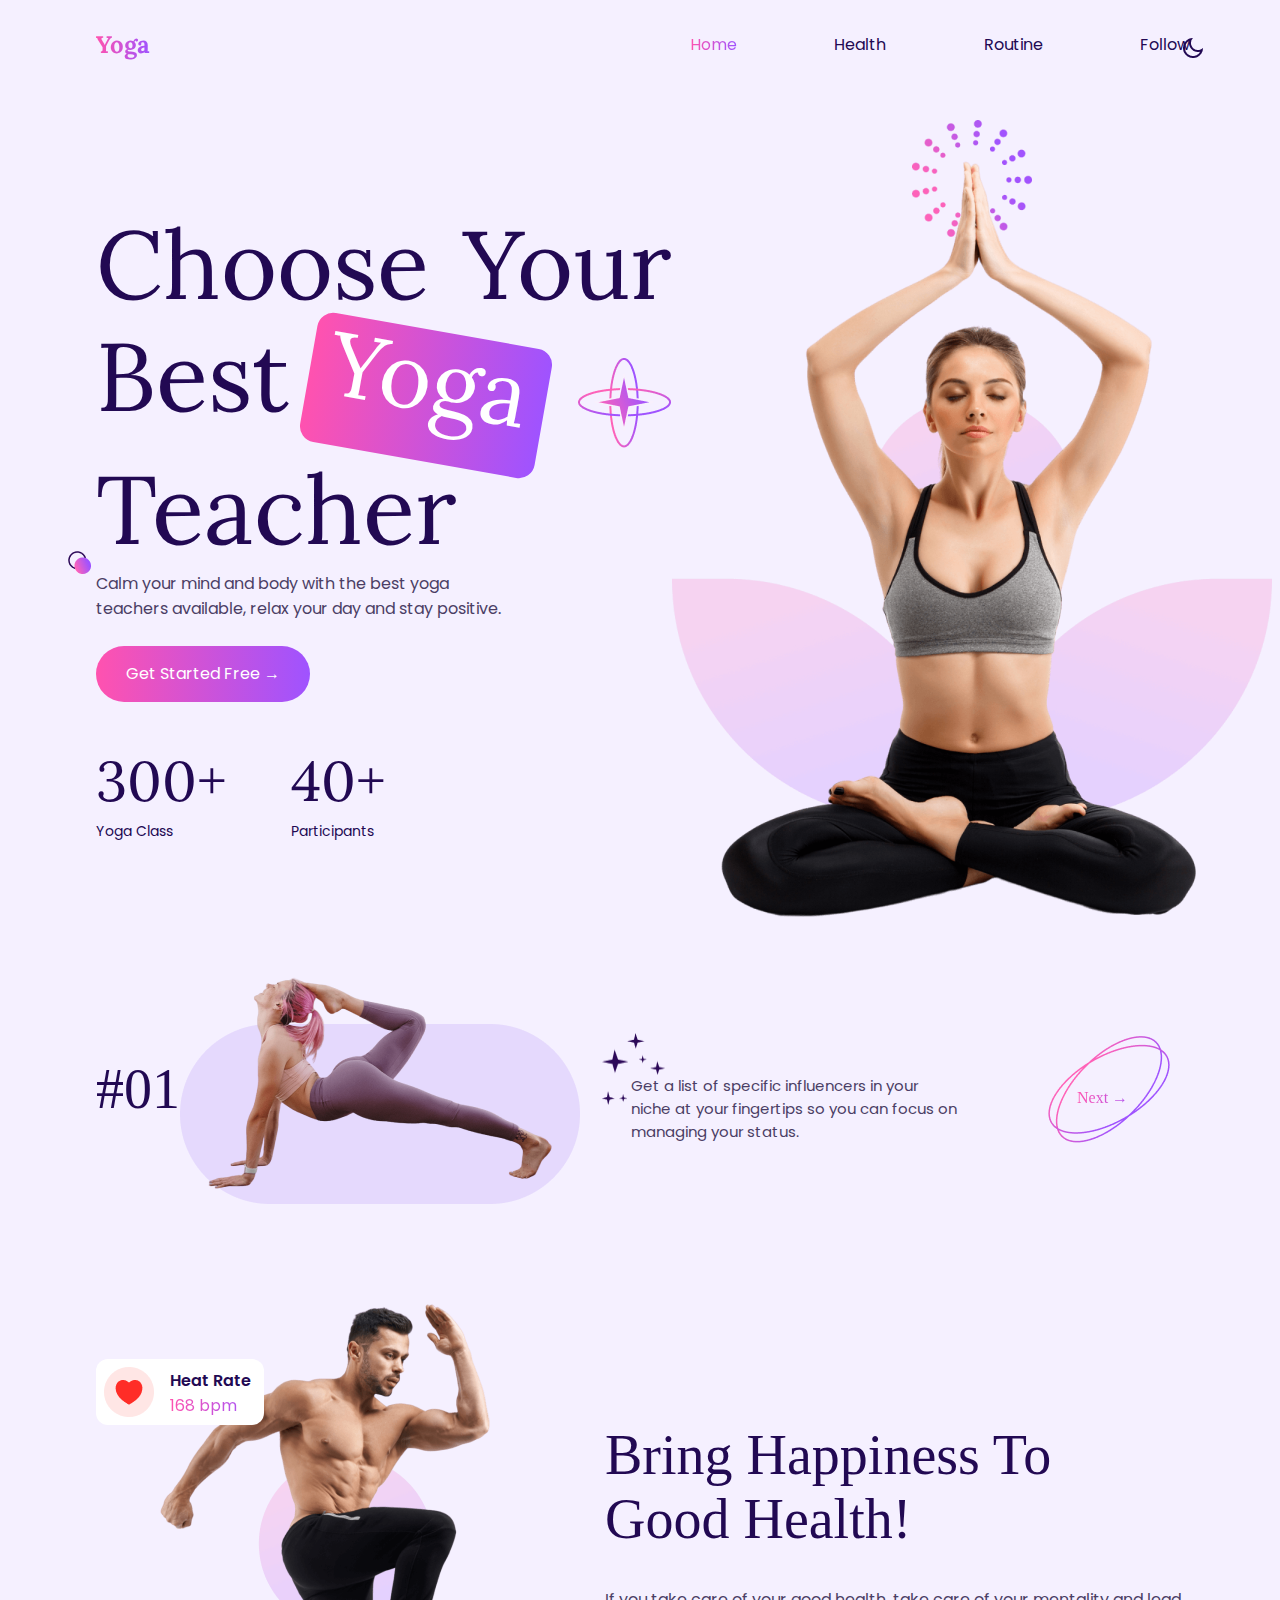
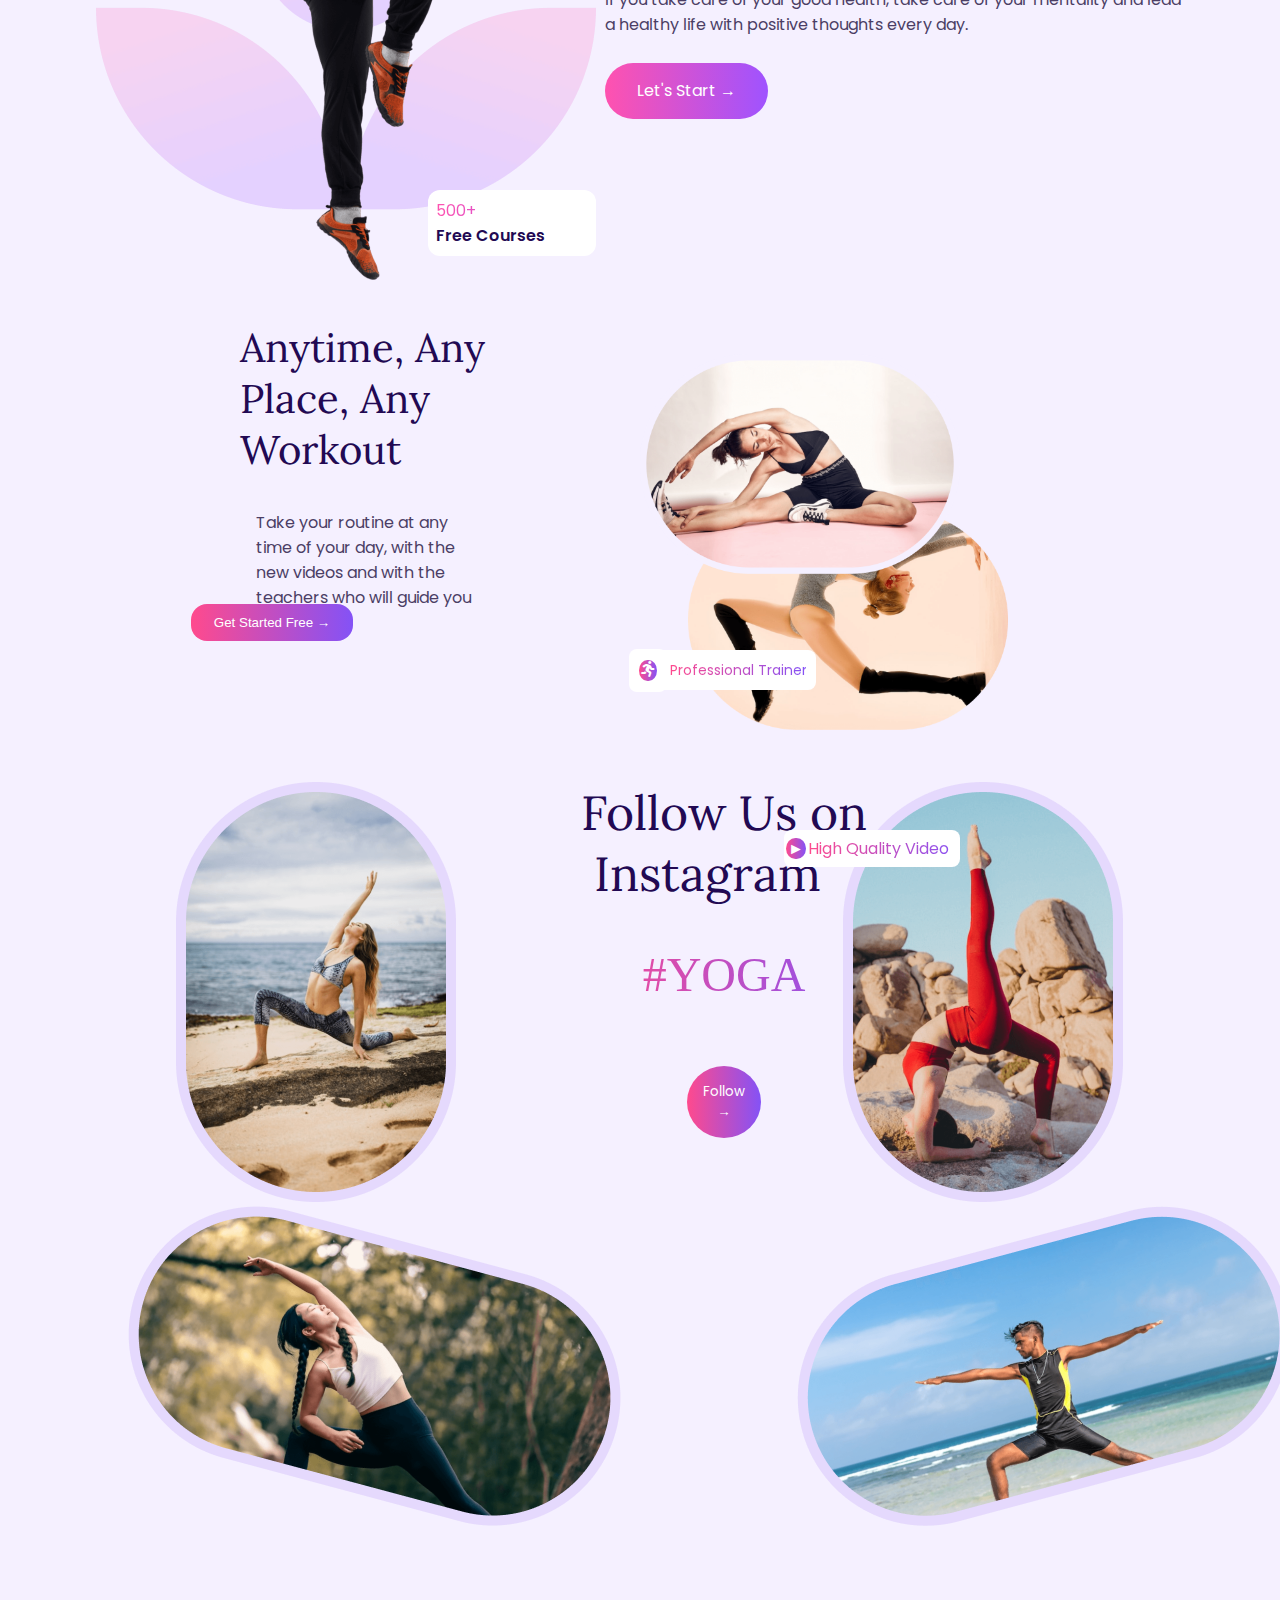
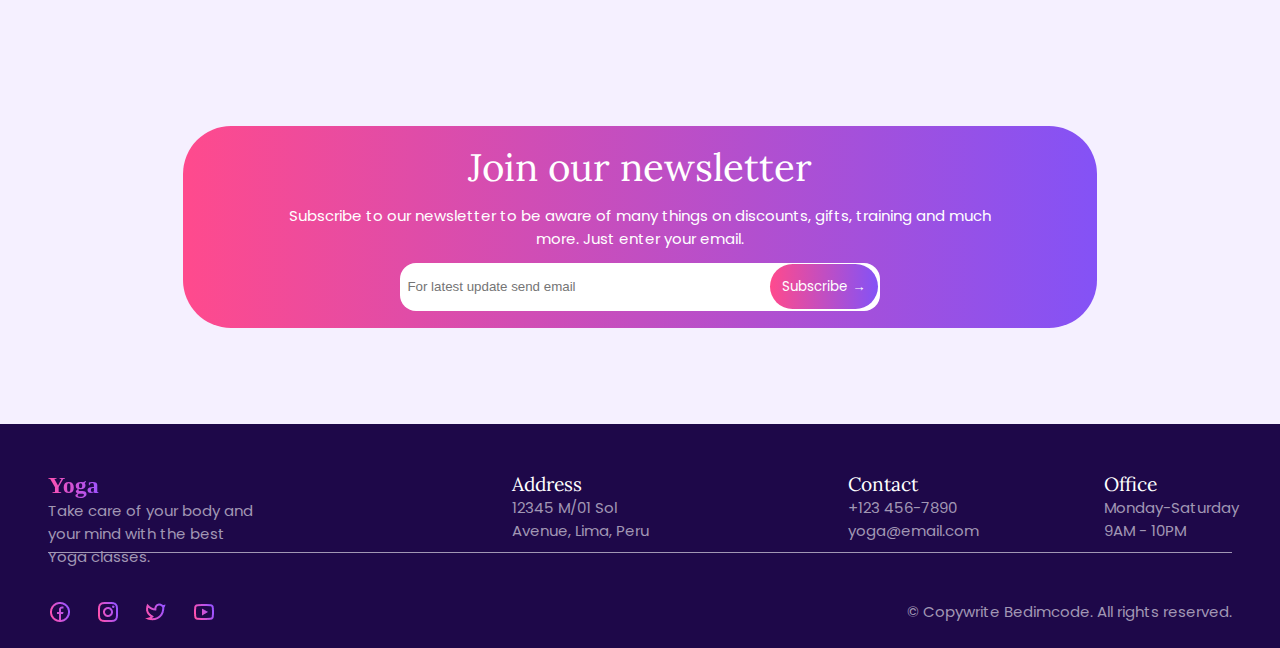
==== commit 24bedbe3: "Modified README file and made minor changes to css and html files." ====
--- a/index.html
+++ b/index.html
@@ -4,7 +4,7 @@
     <meta charset="UTF-8">
     <meta name="viewport" content="width=device-width, initial-scale=1.0">
     <link rel="stylesheet" href="./css/desktop.css">
-    <link rel="stylesheet" href="./css/tablet.css">
+    <link rel="stylesheet" href="./css/mobile.css">
     <link rel="stylesheet" href="https://cdnjs.cloudflare.com/ajax/libs/font-awesome/6.0.0-beta3/css/all.min.css">
     <title>Yoga</title>
     <!--font-->
@@ -26,7 +26,6 @@
                     <span class="image"></span>
                 </label>
             </div>
-
             <!-- humburger -->
             <div class="top--menu">
             <input type="checkbox" id="checkbox">
@@ -44,7 +43,11 @@
         <section id="hero"><!--hero section-->
             <div class="hero-all-container">
                 <div>
-                    <div class="hero-title"><h2>Choose Your Best<span class="background-on">Yoga</span> Teacher</h2></div>
+                    <div class="hero-title">
+                        <h2>Choose Your Best<span class="background-on">Yoga</span> Teacher</h2>
+                        <img src="./assets/home-star.png" alt="#" class="star">
+                        <img src="./assets/home-circle.png" alt="#" class="circle">
+                    </div>
                     <p class="top-p">Calm your mind and body with the best yoga teachers available, relax your day and stay positive.</p>
                     <button><a href="#">Get Started Free &rarr;</a></button>
                     <div class="number-hero">
@@ -101,20 +104,20 @@
             </div>
         </section>
     </div><!--all wrap END-->
-
     <!--Henrique's part-->
     <!--conteiner anytime, any place any workout-->
+    <div class="center">
     <div class="anytime-conteiner">
         <div class="anytime-conteiner1"><h2 class="anytime-conteiner1-1">Anytime, Any Place, Any Workout</h2></div>
         <div class="anytime-conteiner2"><p class="anytime-conteiner2-1">Take your routine at any time of your day, with the new videos and with the teachers who will guide you</p></div>
         <div class="anytime-conteiner3"><button class="anytime-conteiner3-1">Get Started Free &#8594;</button></div>
         <div class="anytime-conteiner4"><img src="assets/routine-yoga-1.png" alt="" class="anytime-conteiner-img1"></div>
-        <div class="anytime-conteiner5">
+        <span class="any-5"><div class="anytime-conteiner5">
             <div class="anytime-conteiner5-1">
                 <div class="anytime-conteiner5-1-1">&#9658;</div>
             </div>
             <div class="anytime-conteiner5-2"><p class="anytime-conteiner5-2-1">High Quality Video</p></div>
-        </div>
+        </div></span>
         <div class="anytime-conteiner6"><img src="assets/routine-yoga-2.png" alt="" class="anytime-conteiner-img2"></div>
         <div class="anytime-conteiner7">
             <div class="anytime-conteiner7-1">
@@ -135,33 +138,35 @@
         <div class="follow-us-conteiner3"><img src="assets/follow-yoga-2.png" alt="" class="follow-us-conteiner3-1"></div>
 
         <div class="follow-us-conteiner4"><img src="assets/follow-yoga-3.png" class="follow-us-conteiner4-1"></div>
-        <div class="follow-us-conteiner5"><img src="assets/follow-yoga-4.png" class="follow-us-conteiner5-1"></div>
+        <div class="follow-us-conteiner5"><img src="assets/follow-yoga-4.png" class="follow-us-conteiner5-1 bottom-img"></div>
     </div>
+
     <div class="join-our-newsletter-conteiner">
-        <div class="join-our-newsletter-conteiner1"><h1>Join our newsletter</h1></div>
+        <div class="join-our-newsletter-conteiner1"><h2>Join our newsletter</h2></div>
         <div class="join-our-newsletter-conteiner2"><p>Subscribe to our newsletter to be aware of many things on discounts, gifts, training and much more. Just enter your email.</p></div>
         <div class="join-our-newsletter-conteiner3"><form action=""><input type="email" placeholder="  For latest update send email" class="join-our-newsletter-conteiner3-1"></form></div>
         <div class="join-our-newsletter-conteiner4"><button class="join-our-newsletter-conteiner4-1">Subscribe &#8594;</button></div>
     </div>
+</div><!--*******-->
     <div class="footer-conteiner">
         <div class="footer-conteiner1">
-            <div class="footer-conteiner1-1"><h2>Yoga</h2></div>
+            <div class="footer-conteiner1-1"><h2><span class="gradation">Yoga</span></h2></div>
             <div class="footer-conteiner1-2"><p>Take care of your body and your mind with the best Yoga classes.</p></div>
         </div>
         <div class="footer-conteiner2"></div>
         <div class="footer-conteiner3">
-            <div class="footer-conteiner3-1"><h2>Address</h2></div>
-            <div class="footer-conteiner3-2"><p>12345 M/01 Sal Avenue, Lima, Peru</p></div>
+            <div class="footer-conteiner3-1"><h3>Address</h3></div>
+            <div class="footer-conteiner3-2"><p>12345 M/01 Sol<br>Avenue, Lima, Peru</p></div>
         </div>
         <div class="footer-conteiner4">
-            <div class="footer-conteiner4-1"><h2>Contact</h2></div>
-            <div class="footer-conteiner4-2">+123 456-7890</div>
+            <div class="footer-conteiner4-1"><h3>Contact</h3></div>
+            <div class="footer-conteiner4-2"><p>+123 456-7890</p></div>
             <div class="footer-conteiner4-3"><p>yoga@email.com</p></div>
         </div>
         <div class="footer-conteiner5">
-            <div class="footer-conteiner5-1"><h2>Office</h2></div>
+            <div class="footer-conteiner5-1"><h3>Office</h3></div>
             <div class="footer-conteiner5-2"><p>Monday-Saturday</p></div>
-            <div class="footer-conteiner5-3">9AM - 10PM</div>
+            <div class="footer-conteiner5-3"><p>9AM - 10PM</p></div>
         </div>
         <div class="footer-conteiner6"></div>
         <div class="footer-conteiner7">
--- a/css/desktop.css
+++ b/css/desktop.css
@@ -1,4 +1,4 @@
-
+/*ダークモード確認、文字色確認*/
 *{
     box-sizing: border-box;
     padding: 0;
@@ -12,6 +12,7 @@
     --gradation: -webkit-linear-gradient(0deg, #FF52AF,#9F53FF 100%);
     --dark-title: #D1C0F1;
     --dark-text: #A094B8;
+    --normal-color: #4B3E65;
 }
 
 body{
@@ -63,11 +64,14 @@
     grid-column: 1;
 }
 
+.top--menu{
+    margin-left: 100%;
+}
+
 #nav-menu{
-    grid-row: 1;
-    grid-column: 3;
     display: flex;
     justify-content: space-between;
+    width: 500px;
 }
 
 .light-dark-check{
@@ -161,6 +165,18 @@
     text-align: justify;
 }
 
+.hero-title .star{
+    position: absolute;
+    top: 60%;
+    right: 0;
+}
+
+.hero-title .circle{
+    position: absolute;
+    bottom: -15%;
+    left: -5%;
+}
+
 #hero h2{
     color: var(--navy);
     font-size: 96px;
@@ -191,7 +207,7 @@
 }
 
 .top-p{
-    color: var(--navy);
+    color: var(--normal-color);
     font-family: var(--normal-font);
     display: block;
     width: 417px;
@@ -278,7 +294,7 @@
     width: 328px;
     font-family: var(--normal-font);
     font-size: 15px;
-    color: var(--navy);
+    color: var(--normal-color);
     position: absolute;
     bottom: 0;
 }
@@ -292,7 +308,7 @@
 .get-a-list-p img{
     position: absolute;
     top: 0;
-    left: 0;
+    left: -8%;
     width: 64px;
     height: 72.86px;
 }
@@ -330,7 +346,7 @@
 .part-3 p{
     width: 579px;
     height: 49px;
-    color: var(--navy);
+    color: var(--normal-color);
     font-size: 16px;
     font-family: var(--normal-font);
 }
@@ -427,6 +443,10 @@
 }
 
 /**************** dark mode ********************/
+body:has(.checkbox-label-2 input:checked) .join-our-newsletter-conteiner1 h2{
+    color: white;
+}
+
 .p2-img{
     width: 400px;
     height: 230px;
@@ -461,7 +481,8 @@
     display: grid;
     grid-template-columns: repeat(2,1fr);
     grid-template-rows: repeat(4,1fr);
-    margin: 0 0 0 4rem;
+    margin-left: 0 0 0 4rem;
+    width: 80%;
 }
 .anytime-conteiner1
 {
@@ -474,6 +495,8 @@
     margin: 0 7rem 0 7rem ;
     font-size: 2.5rem;
     color: #220953;
+    font-family: var(--title-font);
+    font-weight: 400;
 }
 .anytime-conteiner2
 {
@@ -482,6 +505,12 @@
 .anytime-conteiner2-1
 {
     margin: 0 10rem 0 8rem;
+    font-family: var(--normal-font);
+    color: var(--normal-color);
+}
+
+body:has(.checkbox-label-2 input:checked) .anytime-conteiner2 p{
+    color: var(--dark-text);
 }
 .anytime-conteiner3
 {
@@ -514,6 +543,12 @@
     width: 20rem;
     height: auto;
 }
+.any-5{
+    position: absolute;
+    top: 270%;
+    right: 25%;
+    z-index: 6;
+}
 .anytime-conteiner5
 {
     display: grid;
@@ -523,6 +558,7 @@
     place-self: end center;
     margin: 0 0 4rem 0 ;
     z-index: 2;
+    background-color: white;/**/
 }
 .anytime-conteiner5-1
 {
@@ -531,7 +567,6 @@
     z-index: 2;
     margin: 0 0 0 0.5rem;
     border-radius: 0.5rem;
-    background-color: white;
     padding: 0.5rem;
 }
 .anytime-conteiner5-1-1
@@ -546,10 +581,9 @@
 }
 .anytime-conteiner5-2
 {
-    padding: 0.6rem;
+    padding: 0rem;
     border-radius: 0.5rem;
     grid-area: 1/2/2/3;
-    background-color: white;
     align-self: center;
 }
 .anytime-conteiner5-2-1
@@ -558,6 +592,13 @@
     background: linear-gradient(to right, #ff4a8d, #8452f6); 
     -webkit-background-clip: text; 
     color: transparent; 
+    font-family: var(--normal-font);
+    font-size: 16px;
+    text-wrap: nowrap;
+}
+
+h2{
+    z-index: 99;
 }
 .anytime-conteiner6
 {
@@ -570,6 +611,7 @@
     z-index: 1;
     display: grid;
     grid-template-columns: 1rem 10rem;
+    grid-template-rows: 1fr;
     border-radius: 0.5rem;
     margin: 0 0 1rem 0;
     z-index: 2;
@@ -580,10 +622,10 @@
     border-radius: 50%;
     place-self: center;
     z-index: 2;
-    margin: 0 0 0 0.5rem;
+    margin: 0;
     border-radius: 0.5rem;
     background-color: white;
-    padding: 0.5rem;
+    padding: 0.68rem;
 }
 .anytime-conteiner7-1-1
 {
@@ -605,10 +647,13 @@
 }
 .anytime-conteiner7-2-1
 {
-    margin: 0 0 0 0.5rem;
+    margin: 0 0 0 0.3rem;
     background: linear-gradient(to right, #ff4a8d, #8452f6); 
     -webkit-background-clip: text; 
-    color: transparent; 
+    color: transparent;
+    font-family: var(--normal-font); 
+    font-size: 14px;
+    text-wrap: nowrap;
 }
 
 .anytime-conteiner-img2
@@ -622,6 +667,7 @@
     grid-template-columns: repeat(3,1fr);
     grid-template-rows: repeat(2,1fr);
     margin: 3rem;
+    width: 80%;
 }
 .follow-us-conteiner1
 {
@@ -642,7 +688,12 @@
     display: grid;
     grid-area: 1/1/2/2;
     font-size: xx-large;
-    color: #220953;
+}
+
+.follow-us-conteiner2-1-1{
+    font-family: var(--title-font);
+    font-weight: 400;
+    color: var(--navy);
 }
 .follow-us-conteiner2-2
 {
@@ -671,10 +722,10 @@
     border: 0   ;
     background: linear-gradient(to right, #ff4a8d, #8452f6); 
 }
-.follow-us-conteiner2-3-2
-{
-    font-size: x-large;
-}
+.follow-us-conteiner2-3-1 pre{
+    font-family: var(--normal-font);
+}
+
 .follow-us-conteiner3
 {
     grid-area: 1/2/2/4;
@@ -689,6 +740,7 @@
 {
     grid-area: 2/2/3/3;
     margin:0 0 0 11rem;
+    width: 230px;
 }
 .join-our-newsletter-conteiner
 {
@@ -696,19 +748,35 @@
     display: grid;
     margin: 3rem 6rem 3rem 6rem;
     grid-template-rows: repeat(3,1fr);
+    grid-template-columns: 1fr;
     color: white;
-    padding: 5rem 0;
+    padding: 1rem 0;
     font-size: larger;
     border-radius: 3rem;
+    gap: 0.5em;
 }
 .join-our-newsletter-conteiner1
 {
     display: grid ;
     place-self: center;
 }
+
+.join-our-newsletter-conteiner1 h2{
+    font-family: var(--title-font);
+    font-size: 2em;
+    font-weight: 400;
+}
 .join-our-newsletter-conteiner2
 {
     place-self: center;
+}
+
+.join-our-newsletter-conteiner2 p{
+    width: 80%;
+    text-align: center;
+    font-family: var(--normal-font);
+    font-size: 15px;
+    margin: 0 auto;
 }
 .join-our-newsletter-conteiner3
 {
@@ -736,6 +804,7 @@
     padding: 0.8rem;
     color: white;
     border: 0;
+    font-family: var(--normal-font);
 }
 .footer-conteiner
 {
@@ -752,14 +821,13 @@
     grid-area: 1/1/2/2;
     margin:0  0 0 3rem;
 }
-.footer-conteiner1-1
-{
-    font-size: 1rem; 
-    font-weight: bold; 
-    background: linear-gradient(to right, #ff4a8d,  #8452f6);
-    -webkit-background-clip: text; 
-    color: transparent; 
-    background-size: 200%;
+
+.yoga-text {
+    background: linear-gradient(to right, #ff7e5f, #feb47b);
+    -webkit-background-clip: text;
+    -webkit-text-fill-color: transparent;
+    background-clip: text;
+    text-fill-color: transparent;
 }
       
 .footer-conteiner2
@@ -782,7 +850,7 @@
 .footer-conteiner6
 {
     grid-area: 2/1/3/6;
-    background-color:white;
+    background-color: #A197B4;
     height:0.1rem;
     margin:0 3rem 0 3rem;
 }
@@ -803,3 +871,30 @@
     
 }
 
+.footer-conteiner p{
+    font-family: var(--normal-font);
+    color: #A197B4;
+    font-size: 15px;
+}
+.footer-conteiner h3{
+    font-family: var(--title-font);
+    font-size: 1.2em;
+    font-weight: 400;
+}
+
+body:has(.checkbox-label-2 input:checked) .anytime-conteiner2-1,
+body:has(.checkbox-label-2 input:checked) .join-our-newsletter-conteiner1{
+    color: white;
+}
+
+.center{
+    margin: 0 auto;
+    display: flex;
+    flex-direction: column;
+    justify-content: center;
+    align-items: center;
+    width: 100vw;
+}
+
+
+
--- a/css/mobile.css
+++ b/css/mobile.css
@@ -0,0 +1,1119 @@
+
+/************** Media query for Mobile *******************/
+@media only screen and (max-width: 376px) {
+    .container-top{
+        height: 56px;
+        display: grid;
+        grid-template-columns: 45px 160px 24px 19px;
+        grid-template-rows: 1fr;
+        align-content: center;
+        gap: 0 .5em;
+    }
+
+    h1{
+        font-size: 24px;
+        grid-column: 1;
+        grid-row: 1;
+        line-height: 24px;
+    }
+
+    .menu-item a {
+        font-size: 0.8rem;
+        transition: all 0.3s;
+        padding: 3rem 0;
+        text-align: left;
+        margin-top: 3em;
+    }
+
+    #nav-menu > li {
+        margin: 2rem 0;
+        padding: 1rem 0;
+    }
+
+    .abc{
+        background-image: url(../assets/dots.png);
+        display: block;
+        width: 25px;
+        height: 25px;
+        background-repeat: none;
+        background-size: cover;
+        position: absolute;
+        top: 1em;
+        right: 1.2em;
+    }
+
+    body:has(.checkbox-label-2 input:checked) .abc{
+        background-image: url(../assets/dark-dots.png);
+    }
+
+    body:has(.checkbox-label-2 input:checked) #nav-menu {
+       background-color: #1A1A1A;
+    }
+
+   /*******************/
+    .p2-img{
+        width: 100%;
+        height: 100%;
+        margin-left: 2em;
+    }
+     
+   /***************************/
+    .light-dark-check{
+        grid-row: 1;
+        grid-column: 3;
+        margin-left: 1em;
+    }
+
+    #nav-img {
+        display: block;
+    }
+
+    #nav-menu {
+        position: fixed;
+        top: 56px;
+        left: -100vw;
+        width: 100vw;
+        height: 100dvh;
+        background-color: rgba(255, 255, 255, 100%);
+        z-index: 2;
+        transition: all 0.5s;
+        display: block;
+        text-align: left;
+        padding-left: 3em;
+    }
+    
+    .container-top ul li a:link{
+    font-size: 15px;
+    margin-top: 5em;
+    }
+
+    .container-top ul li a:hover{
+    border-bottom: solid 1px navy;
+    }
+
+    .menu-item {
+        display: block;
+        margin: 4rem 0;
+    }
+
+    #checkbox:checked ~ #nav-menu {
+        left: 0;
+    }
+
+    .checkbox-label-2 .image{ 
+        right: 0;
+        top: 0;
+        width: 24px;
+        height: 24px;
+        background-size: contain;
+    }
+
+    .hero-all-container{
+        display: block;
+        margin: 0 auto;
+    }
+
+    .hero-title{
+        width: 284px;
+        height: 177px;
+        margin: 0 auto;
+        text-align: center;
+    }
+
+    #hero h2{
+        font-size: 44px;
+        margin-top: 1em;
+        line-height: 44px;
+    }
+
+    .background-on{
+        padding: 12px 5px;
+        font-size: 44px;
+        line-height: 44px;
+        margin-top: .2em;
+        margin-left: .2em;
+    }
+   
+    #hero h2 .background-on{
+        width: 123px;
+        height: 66px;
+    }
+
+    .top-p{
+        text-align: center;
+        display: block;
+        width: 328px;
+        height: 69px;
+    }
+
+    #hero button{
+        width: 206px;
+        height: 56px;
+        border: none;
+        display: block;
+        margin: 3em auto;
+    }
+
+    .big-p-hero{
+        font-size: 36px;
+        width: 66px;
+        height: 36px;
+        margin-left: 5px;
+    }
+
+    .small-p-hero{
+        font-size: 15px;
+        margin-top: 0;
+        text-wrap: nowrap;
+        width: 78px;
+        height: 20px;
+    }
+
+    .number-hero{
+        width: 199px;
+        height: 56px;
+        margin: 0 auto;
+        text-align: center;
+    }
+
+    .hero-text{
+       width: 328px;
+       height: 69px;
+    }
+
+    .num-1, .num-2{
+        width: 73px;
+        height: 56px;
+        text-align: center;
+    }
+    
+    .part-2-wrap{
+        width: 328px;
+        flex-wrap: wrap;
+        gap: 1em;
+        justify-content: center;
+    }
+
+    .p2-img{
+        width: 100%;
+        height: 100%;
+        margin-left: 0 auto;
+    }
+
+    .get-a-list-p img{
+        position: absolute;
+        top: .8em;
+        left: -.5em;
+        width: 48px;
+        height: 56.92px;
+        object-fit: cover;
+    }
+
+    .hero-title .star{
+        position: absolute;
+        top: 90%;
+        right: 80%;
+        width: 52px;
+    }
+
+    .hero-title .circle{
+        bottom: -75%;
+        left: 90%;
+    }
+
+    .hero-img-top img{
+        width: 320px;
+        height: 427.84px;
+        margin-top: 3em;
+    }
+
+    .part-2-wrap h2{
+        font-size: 28px;
+        font-weight: 400;
+    }
+
+    .posing-pic-p2{
+        width: 230px;
+        height: 125px;
+    }
+
+    /********** part-3 **************/
+    .part-3-container{
+        display: flex;
+        justify-content: center;
+        margin-top: 6em;
+        align-items: center;
+        width: 320px;
+        flex-wrap: wrap;
+    }
+
+    .fitness-man{
+        width: 320px;
+        height: 372.48px;
+    }
+
+    .pic-p3{
+        order: 2;
+    }
+
+    .part-3{
+        order: 1;
+    }
+
+    .title-p3-h2{
+        width: 289px;
+        height: 32px;
+    }
+
+    .title-p3-h2 h2{
+        font-size: 2em;
+        text-align: center;
+    }
+
+    .part-3 p{
+        width: 331px;
+        height: 69px;
+        font-size: 15px;
+        margin-top: 5em;
+        text-align: center;
+    }
+
+    .part-3 button{
+        width: 158px;
+        margin: 2em auto;
+    }
+
+    .btn-p3{
+        text-align: center;
+    }
+
+    .heart-rate-container{
+        width: 138px;
+        height: 54px;
+    }
+    
+    .heart{
+        width: 24px;
+        height: 24px;
+    }
+    
+    .heart-rate{
+        width: 70px;
+        height: 38px;
+    }
+    
+    .heart-rate p{
+        font-family: var(--normal-font);
+        font-size: 12px;
+    }
+
+    .free-courses-container{
+        width: 109px;
+        height: 54px;
+        font-size: 12px;
+        padding: .6em;
+    }
+
+    /*henrique*/
+.anytime-conteiner
+{
+    display: grid;
+    grid-template-columns: 22.8rem;
+    grid-template-rows: 10rem 5rem ;
+    margin: 0 auto;
+    width: 331px;
+}
+.anytime-conteiner1
+{
+    place-self:  center;
+    grid-area: 1/1/2/2;
+    display: grid;
+
+}
+.anytime-conteiner1-1
+{
+    font-size: 2rem;
+    margin: 0 1rem;
+    color: #220953;
+    display: grid;
+    text-align: center;
+    width: 80%;
+}
+.anytime-conteiner2
+{
+    grid-area: 2/1/3/2;
+    text-align: center;
+    margin: 0 2rem 0 2rem;
+}
+.anytime-conteiner2-1
+{
+    width: 100%;
+    margin: 0 3rem 0 0;
+    font-size: 15px;
+}
+
+.follow-us-conteiner2-1-1{
+    font-size: 32px;
+    margin: 0 4.2rem 0 0;
+    text-align: center;
+}
+.anytime-conteiner3
+{
+    grid-area: 3/1/4/2;
+    display: grid;
+    margin: 0 0 0 3.6rem;
+}
+.anytime-conteiner3-1
+{
+    border-radius: 1rem;
+    color: white;
+    background: linear-gradient(to right, #ff4a8d, #8452f6);
+    padding: 1rem 4rem;
+    border: 0   ;
+    white-space: nowrap;
+}
+.anytime-conteiner4
+{
+    grid-area: 4/1/5/2;
+    display: grid;
+    margin: 0 0 0 0;
+}
+.anytime-conteiner-img1
+{
+    z-index: 1;
+    place-self: end start ;
+    margin: 0 0 3rem 0;
+}
+.anytime-conteiner-img1,.anytime-conteiner-img2
+{
+    /*width: 20rem;
+    height: auto;*/
+    width: 250px;
+    height: auto;
+}
+.any-5{/*************************************************************************/
+    position: absolute;
+    top: 395%;
+    right: 15%;
+}
+.anytime-conteiner5
+{
+    display: grid;
+    grid-template-columns: 1rem 10rem;
+    border-radius: 0.5rem;
+    grid-area: 4/1/5/2;
+    place-self: end center;
+    margin: 0 0 13rem 10rem;
+    z-index: 2;
+}
+.anytime-conteiner5-1
+{
+    border-radius: 50%;
+    place-self: center;
+    z-index: 2;
+    margin: 0 0 0 0.5rem;
+    border-radius: 0.5rem;
+    background-color: white;
+    padding: 0.5rem;
+}
+
+.anytime-conteiner5-1-1
+{
+    grid-area: 1/1/2/2;
+    background: linear-gradient(to right, #ff4a8d, #8452f6);
+    border-radius: 50%;
+    color: white;
+    padding: 0.1rem;
+    z-index: 3;
+    place-self: center;
+}
+.anytime-conteiner5-2
+{
+    padding: 0.6rem;
+    border-radius: 0.5rem;
+    grid-area: 1/2/2/3;
+    background-color: white;
+    align-self: center;
+}
+.anytime-conteiner5-2-1
+{
+    margin: 0 0 0 0.5rem;
+    background: linear-gradient(to right, #ff4a8d, #8452f6); 
+    -webkit-background-clip: text; 
+    color: transparent; 
+    font-size: 13px;
+}
+.anytime-conteiner6
+{
+    grid-area: 4/1/6/2;
+    z-index: -1;
+    margin: 10rem 0 0 0;
+}
+.anytime-conteiner7
+{
+    grid-area: 5/1/6/2;
+    z-index: 1;
+    display: grid;
+    grid-template-columns: 1rem 10rem;
+    border-radius: 0.5rem;
+    margin: 0 0 1rem 1rem;
+    z-index: 2;
+}
+
+.anytime-conteiner7-1
+{
+    border-radius: 50%;
+    place-self: center;
+    z-index: 2;
+    margin: 0 0 0 0.5rem;
+    border-radius: 0.5rem;
+    background-color: white;
+    padding: 0.5rem;
+}
+.anytime-conteiner7-1-1
+{
+    grid-area: 1/1/2/2;
+    background: linear-gradient(to right, #ff4a8d, #8452f6);
+    border-radius: 50%;
+    color: white;
+    padding: 0.1rem;
+    z-index: 3;
+    place-self: center;
+}
+.anytime-conteiner7-2
+{
+    padding: 0.6rem;
+    border-radius: 0.5rem;
+    grid-area: 1/2/2/3;
+    background-color: white;
+    align-self: center;
+}
+
+.anytime-conteiner7-2-1
+{
+    margin: 0 0 0 0.5rem;
+    background: linear-gradient(to right, #ff4a8d, #8452f6); 
+    -webkit-background-clip: text; 
+    color: transparent; 
+    font-size: 13px;
+}
+
+.anytime-conteiner-img2
+{
+    margin: 0 0 0 3rem;
+}
+
+.follow-us-conteiner
+{
+    display: grid;
+    grid-template-columns: repeat(4,1fr);
+    grid-template-rows: 25rem;
+    margin: 0;
+}
+.follow-us-conteiner1
+{
+    grid-area: 2/1/3/2;
+    place-self: start;
+    display: grid;
+    margin: 0 0 0 -1rem ;
+}
+.follow-us-conteiner1-1, .follow-us-conteiner3-1
+{
+    width: 10rem;
+    height: auto;
+}
+.follow-us-conteiner4-1, .follow-us-conteiner5-1
+{
+    width: 14rem;
+    height: auto;
+}
+.follow-us-conteiner2
+{
+    place-self: center;
+    grid-area: 1/1/2/2;
+    display: grid;
+    height: 24rem;
+    grid-template-rows: 8rem 8rem 8rem;
+    width: 18rem;
+    margin: 0;
+}
+.follow-us-conteiner2-1
+{
+    display: grid;
+    grid-area: 1/1/2/2;
+    font-size: xx-large;    
+    color: #220953;
+}
+
+.follow-us-conteiner2-2
+{
+    grid-area: 2/1/3/2;
+    display: grid;
+    font-size: 3rem;
+    background: linear-gradient(to right, #ff4a8d, #8452f6); 
+    -webkit-background-clip: text; 
+    color: transparent;
+    margin-right: 4rem; 
+}
+.follow-us-conteiner2-2-1
+{
+    place-self: center  ;
+    font-size: 32px;
+}
+.follow-us-conteiner2-3
+{
+    grid-area: 3/1/4/2;
+    display: grid;
+}
+.follow-us-conteiner2-3-1
+{
+    color: white;
+    place-self: center ;
+    border-radius: 50%;
+    padding: 1rem;
+    border: 0   ;
+    background: linear-gradient(to right, #ff4a8d, #8452f6);
+    margin-right: 4rem; 
+}
+.follow-us-conteiner2-3-2
+{
+    font-size: x-large;
+}
+.follow-us-conteiner3
+{
+    grid-area: 2/1/3/2;
+    place-self: center ;
+    margin: 5rem 0 0 8rem;
+}
+.follow-us-conteiner4
+{
+    grid-area: 3/1/4/2;
+    margin: 0 0 0 1rem;
+}
+.follow-us-conteiner5
+{
+    grid-area: 4/1/5/2;
+    margin:0 0 0 7rem;
+}
+.join-our-newsletter-conteiner
+{
+    background: linear-gradient(to right, #ff4a8d, #8452f6);
+    display: grid;
+    grid-template-rows: repeat(3,1fr) 2rem; 
+    color: white;
+    font-size: large;
+    border-radius: 3rem;
+    width: 328px;
+    margin: 3rem 1.5rem;;
+    height: 392px;
+}
+.join-our-newsletter-conteiner h2{
+    font-size: 26px;
+}
+.join-our-newsletter-conteiner2 p{
+    font-size: 15px;
+}
+
+.join-our-newsletter-conteiner1
+{
+    grid-area: 1/1/2/2;
+    margin: 0 0 1rem 0;
+}
+.join-our-newsletter-conteiner2
+{
+    grid-area: 2/1/3/2;
+    margin: 0 0 1rem 0;
+    text-align: center;
+    width: 90%;
+}
+.join-our-newsletter-conteiner3
+{
+    grid-area: 3/1/4/2;
+}
+.join-our-newsletter-conteiner3-1
+{
+    width: 17rem;
+    border-radius: 1rem;
+    height: 3rem;
+    border: 0;
+}
+.join-our-newsletter-conteiner4
+{
+    grid-area: 4/1/5/2;
+    place-self: center   ;
+    z-index: 1;
+    margin: 0 0 0 0;
+}
+.join-our-newsletter-conteiner4-1
+{
+    background: linear-gradient(to right, #ff4a8d, #8452f6);
+    border-radius: 2rem;
+    width: 15rem;
+    box-shadow: 10px 10px 20px rgba(0, 0, 0, 0.2);
+    height: auto;
+    color: white;
+    border: 0;
+}
+.footer-conteiner
+{
+    background-color: #1E0849;
+    display: grid;
+    grid-template-rows: 5rem 3rem 3rem;
+    margin:3rem 0 0 0;
+    padding-top: 3rem;
+    color: white;
+}
+.footer-conteiner1
+{
+    grid-area: 1/1/2/2;
+    margin:0  0 0 3rem;
+}
+.footer-conteiner1-1
+{
+    font-size: 1rem; 
+    font-weight: bold; 
+    background: linear-gradient(to right, #ff4a8d,  #8452f6);
+    -webkit-background-clip: text; 
+    color: transparent; 
+    background-size: 200%;
+}
+      
+.footer-conteiner2
+{
+    grid-area: 2/1/3/2;
+    display: none;
+}
+.footer-conteiner3
+{
+    grid-area: 3/1/4/2;
+    margin:0  0 0 3rem;
+}
+.footer-conteiner4
+{
+    grid-area: 4/1/5/2;
+    margin: 3rem 0 0 3rem;
+}
+.footer-conteiner5
+{
+    grid-area: 5/1/6/2;
+    margin: 3rem 0 0 3rem;
+}
+.footer-conteiner6
+{
+    grid-area: 6/1/7/2;
+    background-color: #A197B4;
+    height:0.1rem;
+    width: 20rem;
+    margin:3rem 2rem;
+}
+.footer-conteiner7
+{
+    display: grid;
+    margin: 2rem 0 0 1.7rem;
+    grid-template-columns: repeat(4,3rem);
+    place-self: center;
+    grid-area: 7/1/8/2;
+}
+.footer-conteiner8
+{
+    grid-area: 8/1/9/2;
+    place-self: center  ;
+    margin:  1rem 0 1rem 0.2rem;
+    font-size: smaller;
+    padding: 1rem 0;
+}
+
+.footer-conteiner p {
+    font-size: 12px;
+}
+    /*************** dark mode *********************/   
+    .p2-img{
+        width: 230px;
+        height: 125px;
+        margin-left: 0;
+    }
+    
+    body:has(.checkbox-label-2 input:checked) .p2-img{
+        background-image: url(../assets/dark-list-box.png);
+        background-repeat: no-repeat;
+        background-size: contain;
+    }
+
+    /*henrique
+.anytime-conteiner
+{
+    display: grid;
+    grid-template-columns: 22.8rem;
+    grid-template-rows: 10rem 5rem ;
+    margin: 0 0 0 0;
+}
+.anytime-conteiner1
+{
+    place-self:  center;
+    grid-area: 1/1/2/2;
+    display: grid;
+}
+.anytime-conteiner1-1
+{
+    font-size: 2rem;
+    margin: 0 1rem 0 1rem;
+    color: #220953;
+    display: grid;
+    text-align: center;
+}
+.anytime-conteiner2
+{
+    grid-area: 2/1/3/2;
+    text-align: center;
+    margin: 0 2rem 0 2rem;
+}
+.anytime-conteiner2-1
+{
+    width: 100%;
+    margin: 0 3rem 0 0;
+}
+.anytime-conteiner3
+{
+    grid-area: 3/1/4/2;
+    display: grid;
+    margin: 0 0 0 3.6rem;
+}
+.anytime-conteiner3-1
+{
+    border-radius: 1rem;
+    color: white;
+    background: linear-gradient(to right, #ff4a8d, #8452f6);
+    padding: 1rem 4rem;
+    border: 0   ;
+    white-space: nowrap;
+}
+.anytime-conteiner4
+{
+    grid-area: 4/1/5/2;
+    display: grid;
+    margin: 0 0 0 0;
+}
+.anytime-conteiner-img1
+{
+    z-index: 1;
+    place-self: end start ;
+    margin: 0 0 3rem 0;
+}
+.anytime-conteiner-img1,.anytime-conteiner-img2
+{
+    width: 20rem;
+    height: auto;
+}
+.anytime-conteiner5
+{
+    display: grid;
+    grid-template-columns: 1rem 10rem;
+    border-radius: 0.5rem;
+    grid-area: 4/1/5/2;
+    place-self: end center;
+    margin: 0 0 13rem 10rem;
+    z-index: 2;
+}
+.anytime-conteiner5-1
+{
+    border-radius: 50%;
+    place-self: center;
+    z-index: 2;
+    margin: 0 0 0 0.5rem;
+    border-radius: 0.5rem;
+    background-color: white;
+    padding: 0.5rem;
+}
+.anytime-conteiner5-1-1
+{
+    grid-area: 1/1/2/2;
+    background: linear-gradient(to right, #ff4a8d, #8452f6);
+    border-radius: 50%;
+    color: white;
+    padding: 0.1rem;
+    z-index: 3;
+    place-self: center;
+}
+.anytime-conteiner5-2
+{
+    padding: 0.6rem;
+    border-radius: 0.5rem;
+    grid-area: 1/2/2/3;
+    background-color: white;
+    align-self: center;
+}
+.anytime-conteiner5-2-1
+{
+    margin: 0 0 0 0.5rem;
+    background: linear-gradient(to right, #ff4a8d, #8452f6); 
+    -webkit-background-clip: text; 
+    color: transparent; 
+}
+.anytime-conteiner6
+{
+    grid-area: 4/1/6/2;
+    z-index: -1;
+    margin: 10rem 0 0 0;
+}
+.anytime-conteiner7
+{
+    grid-area: 5/1/6/2;
+    z-index: 1;
+    display: grid;
+    grid-template-columns: 1rem 10rem;
+    border-radius: 0.5rem;
+    margin: 0 0 1rem 1rem;
+    z-index: 2;
+}
+
+.anytime-conteiner7-1
+{
+    border-radius: 50%;
+    place-self: center;
+    z-index: 2;
+    margin: 0 0 0 0.5rem;
+    border-radius: 0.5rem;
+    background-color: white;
+    padding: 0.5rem;
+}
+.anytime-conteiner7-1-1
+{
+    grid-area: 1/1/2/2;
+    background: linear-gradient(to right, #ff4a8d, #8452f6);
+    border-radius: 50%;
+    color: white;
+    padding: 0.1rem;
+    z-index: 3;
+    place-self: center;
+}
+.anytime-conteiner7-2
+{
+    padding: 0.6rem;
+    border-radius: 0.5rem;
+    grid-area: 1/2/2/3;
+    background-color: white;
+    align-self: center;
+}
+.anytime-conteiner7-2-1
+{
+    margin: 0 0 0 0.5rem;
+    background: linear-gradient(to right, #ff4a8d, #8452f6); 
+    -webkit-background-clip: text; 
+    color: transparent; 
+}
+
+.anytime-conteiner-img2
+{
+    margin: 0 0 0 3rem;
+}
+
+.follow-us-conteiner
+{
+    display: grid;
+    grid-template-columns: repeat(4,1fr);
+    grid-template-rows: 25rem;
+    margin: 0;
+}
+.follow-us-conteiner1
+{
+    grid-area: 2/1/3/2;
+    place-self: start;
+    display: grid;
+    margin: 0 0 0 0.7rem ;
+}
+.follow-us-conteiner1-1, .follow-us-conteiner3-1
+{
+    width: 10rem;
+    height: auto;
+}
+.follow-us-conteiner4-1, .follow-us-conteiner5-1
+{
+    width: 14rem;
+    height: auto;
+}
+.follow-us-conteiner2
+{
+    place-self: center;
+    grid-area: 1/1/2/2;
+    display: grid;
+    height: 24rem;
+    grid-template-rows: 8rem 8rem 8rem;
+    width: 18rem;
+    margin: 0;
+}
+.follow-us-conteiner2-1
+{
+    display: grid;
+    grid-area: 1/1/2/2;
+    font-size: xx-large;
+    color: #220953;
+}
+.follow-us-conteiner2-2
+{
+    grid-area: 2/1/3/2;
+    display: grid;
+    font-size: 3rem;
+    background: linear-gradient(to right, #ff4a8d, #8452f6); 
+    -webkit-background-clip: text; 
+    color: transparent; 
+}
+.follow-us-conteiner2-2-1
+{
+    place-self: center  ;
+}
+.follow-us-conteiner2-3
+{
+    grid-area: 3/1/4/2;
+    display: grid;
+}
+.follow-us-conteiner2-3-1
+{
+    color: white;
+    place-self: center ;
+    border-radius: 50%;
+    padding: 1rem;
+    border: 0   ;
+    background: linear-gradient(to right, #ff4a8d, #8452f6); 
+}
+.follow-us-conteiner2-3-2
+{
+    font-size: x-large;
+}
+.follow-us-conteiner3
+{
+    grid-area: 2/1/3/2;
+    place-self: center ;
+    margin: 5rem 0 0 12rem;
+}
+.follow-us-conteiner4
+{
+    grid-area: 3/1/4/2;
+    margin: 0 0 0 1rem;
+}
+.follow-us-conteiner5
+{
+    grid-area: 4/1/5/2;
+    margin:0 0 0 8rem;
+}
+.join-our-newsletter-conteiner
+{
+    background: linear-gradient(to right, #ff4a8d, #8452f6);
+    display: grid;
+    grid-template-rows: repeat(3,1fr) 2rem; 
+    color: white;
+    padding: 5rem 0;
+    font-size: large;
+    border-radius: 3rem;
+    width: 20rem;
+    margin: 3rem 0 0 1.5rem;
+}
+.join-our-newsletter-conteiner1
+{
+    grid-area: 1/1/2/2;
+    margin: 0 0 1rem 0;
+}
+.join-our-newsletter-conteiner2
+{
+    grid-area: 2/1/3/2;
+    margin: 0 0 1rem 0;
+    text-align: center;
+    width: 90%;
+}
+.join-our-newsletter-conteiner3
+{
+    grid-area: 3/1/4/2;
+}
+.join-our-newsletter-conteiner3-1
+{
+    width: 17rem;
+    border-radius: 1rem;
+    height: 3rem;
+    border: 0;
+}
+.join-our-newsletter-conteiner4
+{
+    grid-area: 4/1/5/2;
+    place-self: center   ;
+    z-index: 1;
+    margin: 0 0 0 0;
+}
+.join-our-newsletter-conteiner4-1
+{
+    background: linear-gradient(to right, #ff4a8d, #8452f6);
+    border-radius: 2rem;
+    width: 15rem;
+    box-shadow: 10px 10px 20px rgba(0, 0, 0, 0.2);
+    height: auto;
+    color: white;
+    border: 0;
+}
+.footer-conteiner
+{
+    background-color: #1E0849;
+    display: grid;
+    grid-template-rows: 5rem 3rem 3rem;
+    margin:3rem 0 0 0;
+    padding-top: 3rem;
+    color: white;
+}
+.footer-conteiner1
+{
+    grid-area: 1/1/2/2;
+    margin:0  0 0 3rem;
+}
+/*.footer-conteiner1-1
+{
+    font-size: 1rem; 
+    font-weight: bold; 
+    background: linear-gradient(to right, #ff4a8d,  #8452f6);
+    -webkit-background-clip: text; 
+    color: transparent; 
+    background-size: 200%;
+}*/
+/*      
+.footer-conteiner2
+{
+    grid-area: 2/1/3/2;
+    display: none;
+}
+.footer-conteiner3
+{
+    grid-area: 3/1/4/2;
+    margin:0  0 0 3rem;
+}
+.footer-conteiner4
+{
+    grid-area: 4/1/5/2;
+    margin: 3rem 0 0 3rem;
+}
+.footer-conteiner5
+{
+    grid-area: 5/1/6/2;
+    margin: 3rem 0 0 3rem;
+}
+.footer-conteiner6
+{
+    grid-area: 6/1/7/2;
+    background-color:white;
+    height:0.1rem;
+    width: 20rem;
+    margin:3rem 0 0 1rem;
+}
+.footer-conteiner7
+{
+    display: grid;
+    margin: 2rem 0 0 1.7rem;
+    grid-template-columns: repeat(4,3rem);
+    place-self: center;
+    grid-area: 7/1/8/2;
+}
+.footer-conteiner8
+{
+    grid-area: 8/1/9/2;
+    place-self: center  ;
+    margin:  1rem 0 1rem 0.2rem;
+    font-size: smaller;
+    padding: 1rem 0;
+}*/
+
+}